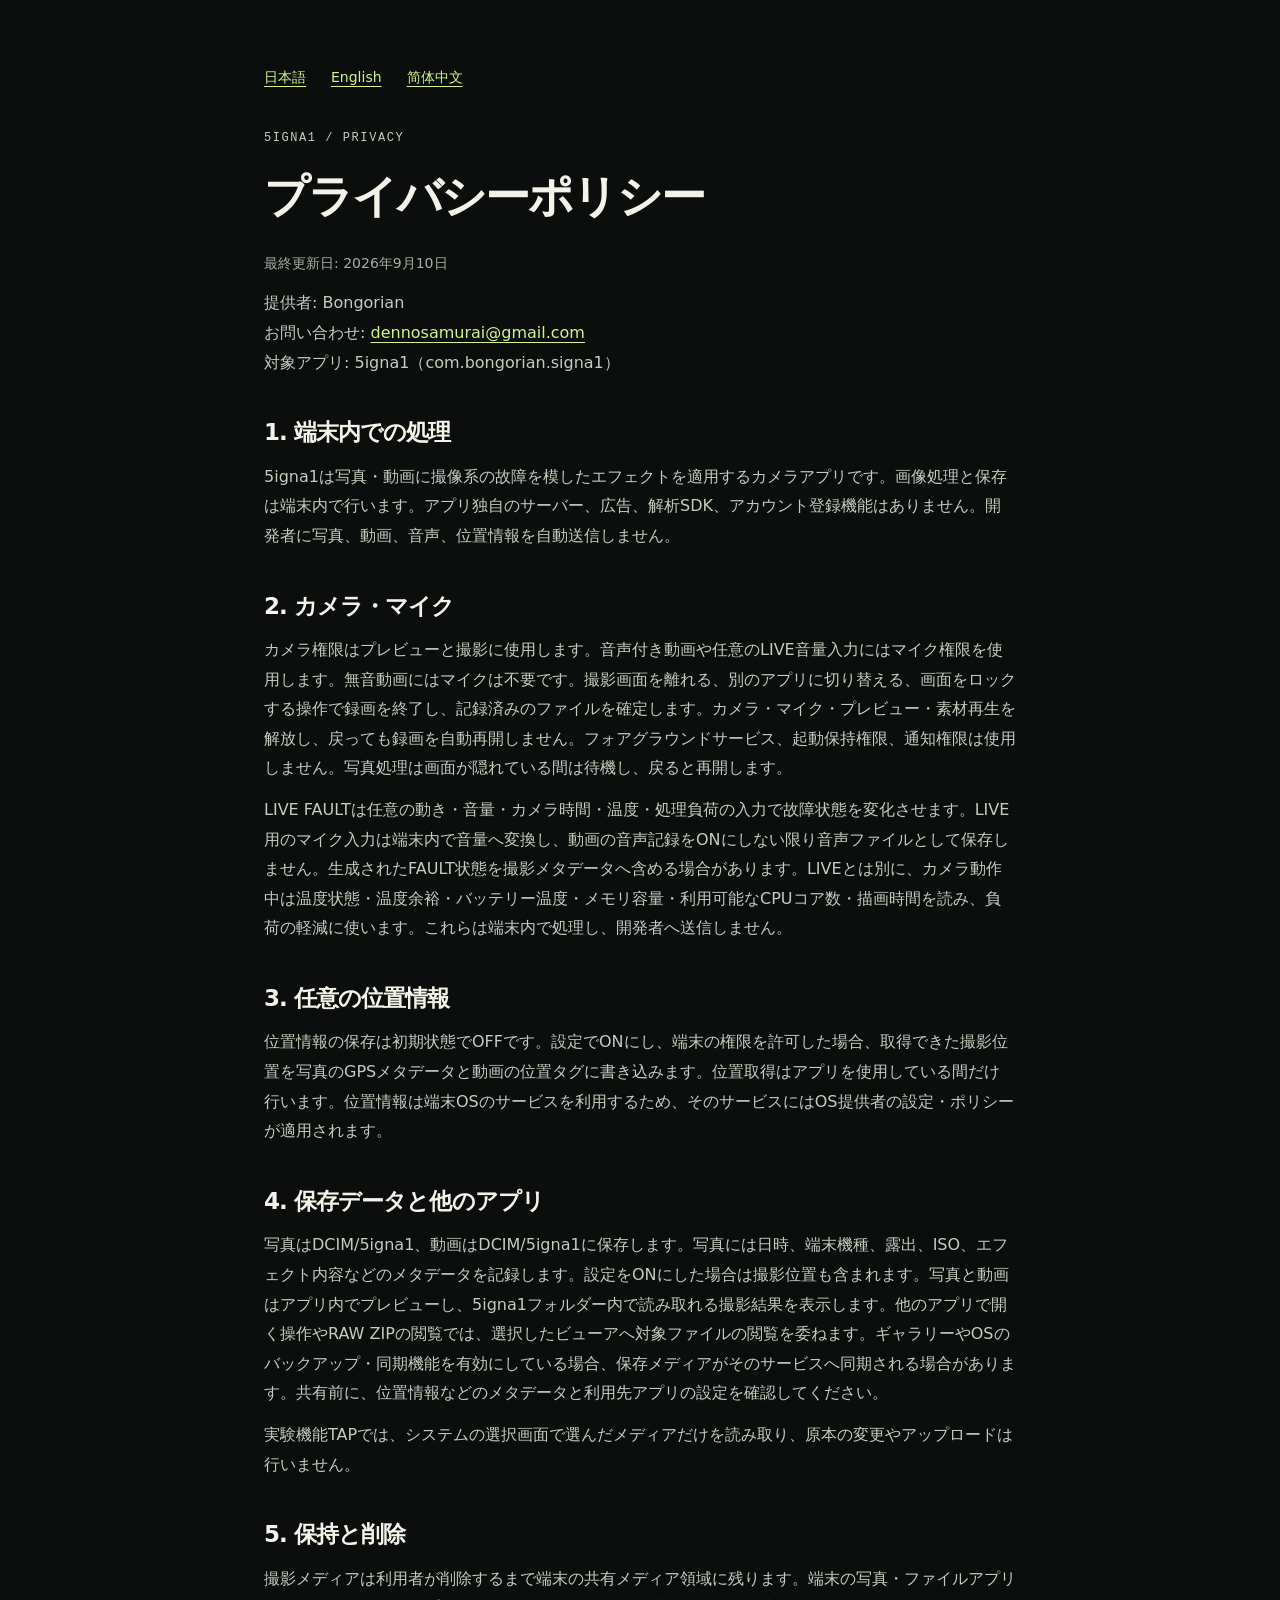
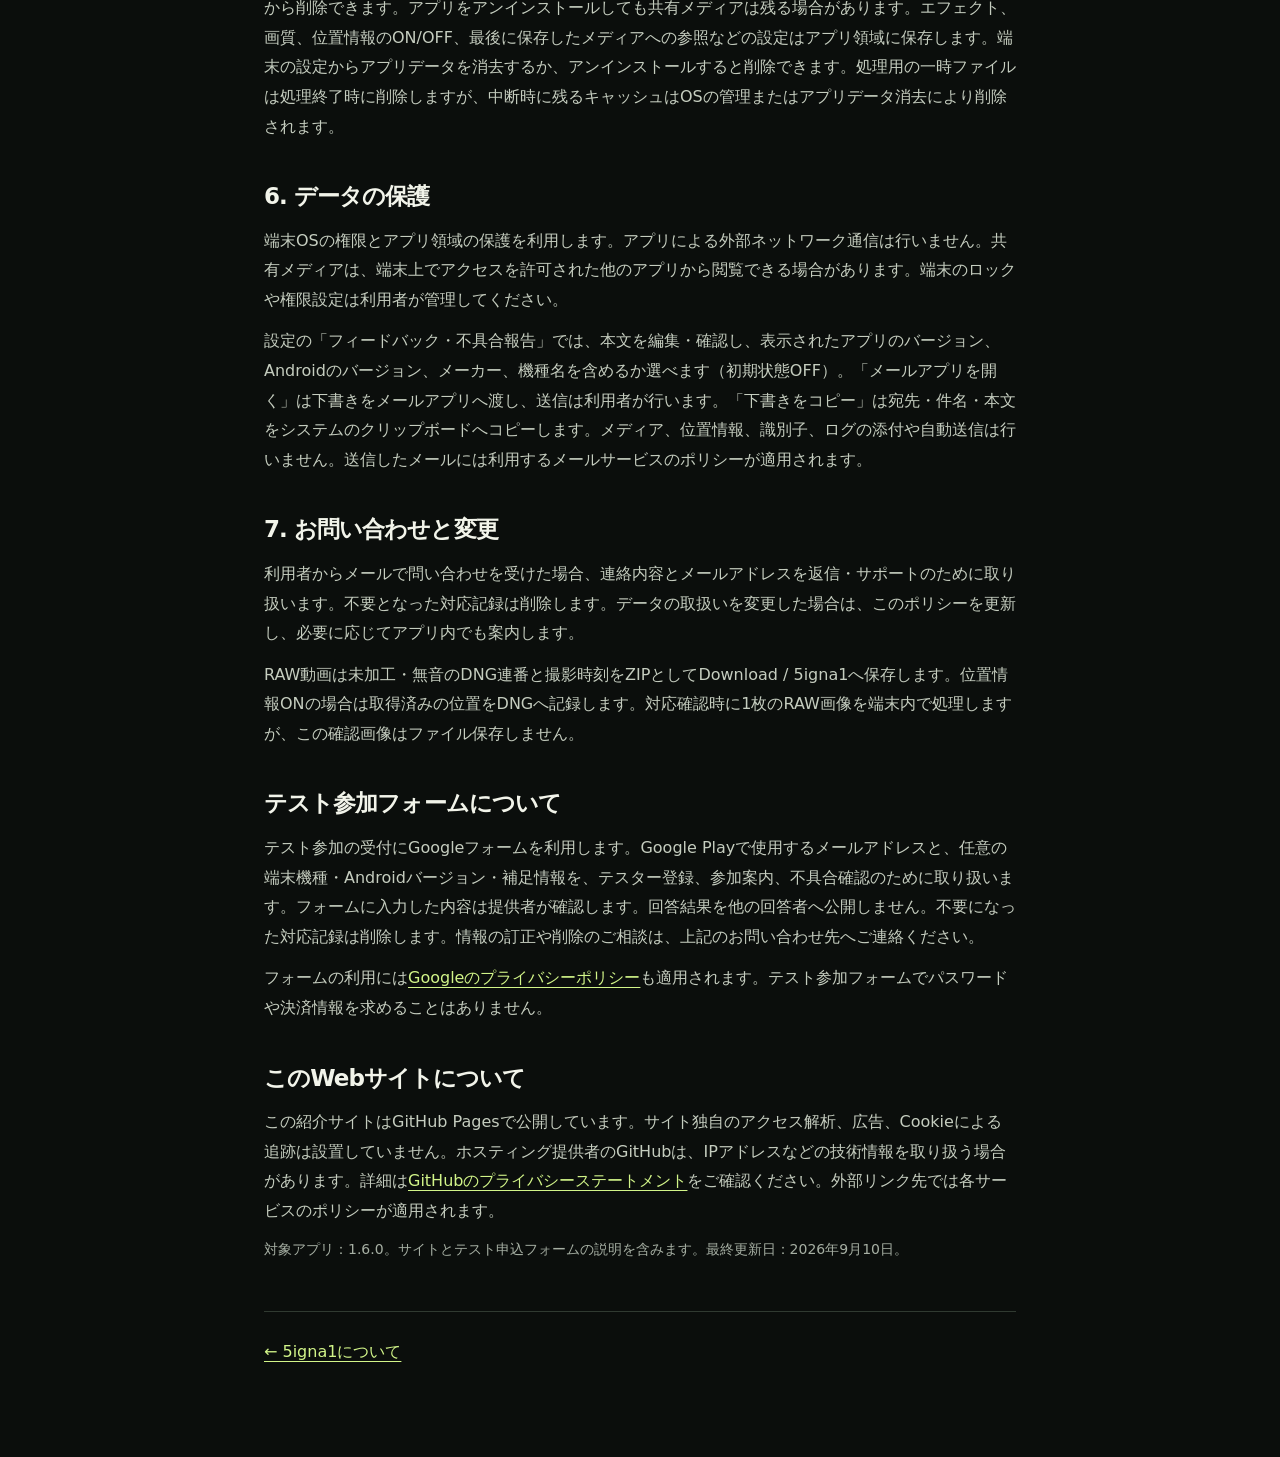
==== privacy/index.html @ efaa4190 "Update Pages for 1.6.0 and require release synchronization" ====
<!doctype html>
<html lang="ja"><head><meta charset="utf-8"><meta name="viewport" content="width=device-width, initial-scale=1"><meta name="color-scheme" content="dark"><meta name="theme-color" content="#0b0e0c"><title>5igna1 — プライバシーポリシー</title><link rel="stylesheet" href="../assets/site.css"><link rel="icon" href="../assets/icon.png"><link rel="canonical" href="https://bongorian.github.io/5igna1-release/privacy/"></head><body><main class="policy"><nav aria-label="Language"><a href="./" lang="ja">日本語</a><a href="en.html" lang="en">English</a><a href="zh.html" lang="zh">简体中文</a></nav><p class="eyebrow" style="margin-top:38px">5IGNA1 / PRIVACY</p><h1>プライバシーポリシー</h1><p class="meta">最終更新日: 2026年9月10日</p><p>提供者: Bongorian<br>お問い合わせ: <a href="mailto:dennosamurai@gmail.com">dennosamurai@gmail.com</a><br>対象アプリ: 5igna1（com.bongorian.signa1）</p><h2>1. 端末内での処理</h2><p>5igna1は写真・動画に撮像系の故障を模したエフェクトを適用するカメラアプリです。画像処理と保存は端末内で行います。アプリ独自のサーバー、広告、解析SDK、アカウント登録機能はありません。開発者に写真、動画、音声、位置情報を自動送信しません。</p><h2>2. カメラ・マイク</h2><p>カメラ権限はプレビューと撮影に使用します。音声付き動画や任意のLIVE音量入力にはマイク権限を使用します。無音動画にはマイクは不要です。撮影画面を離れる、別のアプリに切り替える、画面をロックする操作で録画を終了し、記録済みのファイルを確定します。カメラ・マイク・プレビュー・素材再生を解放し、戻っても録画を自動再開しません。フォアグラウンドサービス、起動保持権限、通知権限は使用しません。写真処理は画面が隠れている間は待機し、戻ると再開します。</p><p>LIVE FAULTは任意の動き・音量・カメラ時間・温度・処理負荷の入力で故障状態を変化させます。LIVE用のマイク入力は端末内で音量へ変換し、動画の音声記録をONにしない限り音声ファイルとして保存しません。生成されたFAULT状態を撮影メタデータへ含める場合があります。LIVEとは別に、カメラ動作中は温度状態・温度余裕・バッテリー温度・メモリ容量・利用可能なCPUコア数・描画時間を読み、負荷の軽減に使います。これらは端末内で処理し、開発者へ送信しません。</p><h2>3. 任意の位置情報</h2><p>位置情報の保存は初期状態でOFFです。設定でONにし、端末の権限を許可した場合、取得できた撮影位置を写真のGPSメタデータと動画の位置タグに書き込みます。位置取得はアプリを使用している間だけ行います。位置情報は端末OSのサービスを利用するため、そのサービスにはOS提供者の設定・ポリシーが適用されます。</p><h2>4. 保存データと他のアプリ</h2><p>写真はDCIM/5igna1、動画はDCIM/5igna1に保存します。写真には日時、端末機種、露出、ISO、エフェクト内容などのメタデータを記録します。設定をONにした場合は撮影位置も含まれます。写真と動画はアプリ内でプレビューし、5igna1フォルダー内で読み取れる撮影結果を表示します。他のアプリで開く操作やRAW ZIPの閲覧では、選択したビューアへ対象ファイルの閲覧を委ねます。ギャラリーやOSのバックアップ・同期機能を有効にしている場合、保存メディアがそのサービスへ同期される場合があります。共有前に、位置情報などのメタデータと利用先アプリの設定を確認してください。</p><p>実験機能TAPでは、システムの選択画面で選んだメディアだけを読み取り、原本の変更やアップロードは行いません。</p><h2>5. 保持と削除</h2><p>撮影メディアは利用者が削除するまで端末の共有メディア領域に残ります。端末の写真・ファイルアプリから削除できます。アプリをアンインストールしても共有メディアは残る場合があります。エフェクト、画質、位置情報のON/OFF、最後に保存したメディアへの参照などの設定はアプリ領域に保存します。端末の設定からアプリデータを消去するか、アンインストールすると削除できます。処理用の一時ファイルは処理終了時に削除しますが、中断時に残るキャッシュはOSの管理またはアプリデータ消去により削除されます。</p><h2>6. データの保護</h2><p>端末OSの権限とアプリ領域の保護を利用します。アプリによる外部ネットワーク通信は行いません。共有メディアは、端末上でアクセスを許可された他のアプリから閲覧できる場合があります。端末のロックや権限設定は利用者が管理してください。</p><p>設定の「フィードバック・不具合報告」では、本文を編集・確認し、表示されたアプリのバージョン、Androidのバージョン、メーカー、機種名を含めるか選べます（初期状態OFF）。「メールアプリを開く」は下書きをメールアプリへ渡し、送信は利用者が行います。「下書きをコピー」は宛先・件名・本文をシステムのクリップボードへコピーします。メディア、位置情報、識別子、ログの添付や自動送信は行いません。送信したメールには利用するメールサービスのポリシーが適用されます。</p><h2>7. お問い合わせと変更</h2><p>利用者からメールで問い合わせを受けた場合、連絡内容とメールアドレスを返信・サポートのために取り扱います。不要となった対応記録は削除します。データの取扱いを変更した場合は、このポリシーを更新し、必要に応じてアプリ内でも案内します。</p><p>RAW動画は未加工・無音のDNG連番と撮影時刻をZIPとしてDownload / 5igna1へ保存します。位置情報ONの場合は取得済みの位置をDNGへ記録します。対応確認時に1枚のRAW画像を端末内で処理しますが、この確認画像はファイル保存しません。</p><h2>テスト参加フォームについて</h2><p>テスト参加の受付にGoogleフォームを利用します。Google Playで使用するメールアドレスと、任意の端末機種・Androidバージョン・補足情報を、テスター登録、参加案内、不具合確認のために取り扱います。フォームに入力した内容は提供者が確認します。回答結果を他の回答者へ公開しません。不要になった対応記録は削除します。情報の訂正や削除のご相談は、上記のお問い合わせ先へご連絡ください。</p><p>フォームの利用には<a href="https://policies.google.com/privacy?hl=ja">Googleのプライバシーポリシー</a>も適用されます。テスト参加フォームでパスワードや決済情報を求めることはありません。</p><h2>このWebサイトについて</h2><p>この紹介サイトはGitHub Pagesで公開しています。サイト独自のアクセス解析、広告、Cookieによる追跡は設置していません。ホスティング提供者のGitHubは、IPアドレスなどの技術情報を取り扱う場合があります。詳細は<a href="https://docs.github.com/en/site-policy/privacy-policies/github-general-privacy-statement">GitHubのプライバシーステートメント</a>をご確認ください。外部リンク先では各サービスのポリシーが適用されます。</p><p class="meta">対象アプリ：1.6.0。サイトとテスト申込フォームの説明を含みます。最終更新日：2026年9月10日。</p><p class="policy-back"><a href="../">← 5igna1について</a></p></main></body></html>
---- assets/site.css ----
:root{color-scheme:dark;--bg:#0b0e0c;--surface:#131814;--line:#303a31;--text:#f2f4ea;--muted:#a6afa3;--accent:#d2f589;--mono:ui-monospace,SFMono-Regular,Consolas,monospace}*{box-sizing:border-box}html{scroll-behavior:smooth;scroll-padding-top:35px}body{margin:0;background:var(--bg);color:var(--text);font-family:Inter,"Noto Sans JP","Hiragino Kaku Gothic ProN","Yu Gothic",system-ui,sans-serif;font-size:16px;line-height:1.85;-webkit-font-smoothing:antialiased}a{color:inherit;text-decoration:none}a:focus-visible,summary:focus-visible{outline:2px solid var(--accent);outline-offset:6px}a:hover{color:var(--accent)}p,h1,h2,h3,figure{margin:0}img{display:block;max-width:100%;height:auto}.wrap{width:min(1184px,calc(100% - 96px));margin-inline:auto}.header{min-height:106px;display:flex;align-items:center;justify-content:space-between;gap:24px;border-bottom:1px solid var(--line)}.brand{display:flex;align-items:center;gap:12px;font:600 27px/1.2 var(--mono);letter-spacing:-1px}.brand img{border-radius:9px}.header nav,.footer nav{display:flex;align-items:center;gap:30px;font-size:14px}.nav-download{padding:10px 17px;border:1px solid #65704f;border-radius:4px}.nav-download span{margin-left:12px}.hero{display:grid;grid-template-columns:1.15fr .85fr;align-items:center;gap:55px;padding-block:72px 78px}.eyebrow{font:500 12px/1.6 var(--mono);letter-spacing:.13em;color:var(--accent)}.signal-dot{display:inline-block;width:7px;height:7px;border-radius:50%;background:var(--accent);margin-right:9px}.hero h1{font-size:clamp(38px,4.4vw,65px);line-height:1.4;letter-spacing:-.06em;margin:23px 0}.hero h1 span{color:var(--accent)}.lead{font-size:16px;line-height:2.1;color:#c0c8bc}.hero-actions{display:flex;align-items:center;gap:27px;margin-top:34px}.button{display:inline-flex;align-items:center;justify-content:space-between;gap:30px;padding:16px 23px;border-radius:4px;font-size:16px;font-weight:700;min-height:56px;line-height:1.5}.primary{background:var(--accent);color:#151b0d}.primary:hover{background:#e2ffaf;color:#151b0d;transform:translateY(-2px)}.button{transition:transform .2s,background .2s}.text-link{font-size:14px;display:inline-block;border-bottom:1px solid #526047;padding-block:7px}.text-link span{margin-left:10px}.micro{font-size:12px;color:var(--muted);margin-top:22px}.micro span{color:#53604d;margin-inline:5px}.hero-visual{background:linear-gradient(145deg,#202a1a,#10180f 58%,#1c241c);border:1px solid #35412e;border-radius:5px;padding:20px 25px 17px;position:relative}.capture-label{display:flex;justify-content:space-between;font:12px/1.5 var(--mono);color:#bbc4ae;letter-spacing:.1em;margin-bottom:17px}.hero-screen{width:258px;margin:auto;border-radius:14px;box-shadow:0 20px 45px #0008}.hero-visual figcaption{font-size:12px;color:#abb7a4;text-align:center;margin-top:17px}.manifesto{padding-block:50px;border-block:1px solid var(--line);display:grid;grid-template-columns:1fr 1fr;gap:70px}.manifesto>p{font-size:28px;font-weight:500;line-height:1.8;letter-spacing:-.025em}.manifesto strong{font-weight:500}.manifesto div{color:var(--muted);font-size:16px}.manifesto div p+p{margin-top:18px}.look,.how{padding-block:90px}.section-heading{display:flex;justify-content:space-between;align-items:end;gap:35px;margin-bottom:38px}h2{font-size:clamp(28px,3vw,41px);line-height:1.5;letter-spacing:-.04em;font-weight:600}.section-heading h2{margin-top:13px}.section-heading>p{font-size:16px;color:var(--muted);padding-bottom:5px}.shots{display:grid;grid-template-columns:repeat(3,minmax(0,1fr));gap:25px}.shot{padding:27px 20px 0;background:var(--surface);border:1px solid var(--line);border-radius:4px;overflow:hidden;height:350px}.shot img{width:220px;margin:0 auto;border-radius:12px 12px 0 0}.shot-number{font:12px/1.6 var(--mono);color:var(--accent);letter-spacing:.07em;display:block;margin:23px 0 7px}.shots h3,.steps h3{font-size:20px;font-weight:600;letter-spacing:-.025em}.shots figcaption p{font-size:14px;color:var(--muted);margin-top:7px}.image-note{font-size:12px;line-height:1.7;color:var(--muted);margin-top:25px}.how{border-top:1px solid var(--line);padding-top:65px}.steps{list-style:none;padding:0;margin:0;display:grid;grid-template-columns:repeat(3,minmax(0,1fr));gap:35px}.steps li{border-top:1px solid var(--line);padding-top:21px}.step-number{font:13px var(--mono);color:var(--accent);display:block;margin-bottom:25px}.steps p{font-size:16px;color:var(--muted);margin-top:13px;max-width:31ch}.private{display:grid;grid-template-columns:1fr 1fr;gap:65px;border-top:1px solid var(--line);padding-block:50px}.private h2{font-size:29px;margin-top:13px}.private>div>p:not(.eyebrow){color:var(--muted);font-size:16px;margin-bottom:13px}.download{text-align:center;border-top:1px solid var(--line);padding-block:75px 85px}.download h2{font-size:clamp(36px,4.5vw,59px);margin:20px 0;line-height:1.4}.download>p:not(.eyebrow){color:var(--muted);font-size:16px}.download .button{margin-block:26px 23px}.download .download-help,.download .distribution-note{font-size:13px!important}.download-help a{border-bottom:1px solid #526047}.download-help span{margin:0 9px}.distribution-note{margin-top:17px}.footer{border-top:1px solid var(--line);padding-block:33px;display:flex;align-items:center;gap:35px;flex-wrap:wrap}.footer .brand{font-size:23px}.by{font:12px/1.5 var(--mono);color:var(--muted);letter-spacing:0}.footer nav{margin-left:auto;gap:22px;font-size:12px}.footer>p{width:100%;font-size:12px;color:var(--muted)}.skip{position:absolute;left:20px;top:-100px;padding:12px 20px;z-index:5;background:var(--accent);color:var(--bg)}.skip:focus{top:10px}.mobile-only{display:none}.policy{max-width:800px;margin:65px auto 90px;padding-inline:24px}.policy h1{font-size:clamp(29px,4vw,45px);line-height:1.5;letter-spacing:-.04em;margin:15px 0 20px}.policy h2{font-size:23px;margin:38px 0 12px}.policy p{margin:12px 0;color:#c5cdbf}.policy a{color:var(--accent);text-decoration:underline;text-underline-offset:4px}.policy nav{display:flex;gap:25px;flex-wrap:wrap;font-size:14px}.policy .meta{font-size:14px;color:var(--muted)}.policy .policy-back{margin-top:48px;padding-top:25px;border-top:1px solid var(--line)}.policy-summary{padding:20px 25px;border-left:2px solid var(--accent);background:var(--surface);margin:30px 0}.policy-summary p{margin:0}
@media(min-width:1450px){.hero{gap:90px}.hero-screen{width:275px}}
@media(max-width:1000px){.wrap{width:calc(100% - 56px)}.hero{gap:28px}.hero h1{font-size:43px}.lead{font-size:16px}.hero-actions{gap:18px;flex-wrap:wrap}.hero-visual{padding-inline:16px}.hero-screen{width:235px}.hero .wide-only{display:none}.manifesto{gap:35px}.manifesto>p{font-size:25px}.shot{height:310px;padding-inline:15px}.private{gap:30px}.private h2{font-size:26px}.footer nav{margin-left:0}}
@media(max-width:700px){.wrap{width:calc(100% - 40px)}.header{min-height:83px;gap:10px}.brand{font-size:23px;gap:8px}.brand img{width:30px;height:30px}.header nav{gap:15px;font-size:12px}.header nav>a:first-child{display:none}.nav-download{padding:8px 10px}.nav-download span{display:none}.hero{grid-template-columns:1fr;padding-block:43px 40px;gap:37px}.hero h1{font-size:clamp(35px,9.3vw,58px);margin:20px 0}.hero .eyebrow{font-size:12px}.lead{font-size:16px;line-height:2}.hero-actions{margin-top:27px;gap:23px}.button{font-size:14px;padding:16px 20px;gap:22px}.micro{font-size:12px;line-height:1.8}.hero-visual{padding:17px 20px 18px}.hero-screen{width:min(64%,258px)}.capture-label{font-size:12px}.manifesto{grid-template-columns:1fr;padding-block:33px;gap:20px}.manifesto>p{font-size:25px;line-height:1.7}.manifesto div{font-size:16px}.mobile-only{display:block}.look,.how{padding-block:50px}.section-heading{align-items:start;flex-direction:column;gap:20px;margin-bottom:28px}.section-heading>p{font-size:14px}.shots{grid-template-columns:1fr;gap:30px}.shots figure{display:grid;grid-template-columns:minmax(0,1fr) minmax(0,1fr);gap:20px;align-items:center}.shot{height:290px;padding:13px 12px 0}.shot img{width:175px}.shot-number{font-size:12px;margin-top:0}.shots h3{font-size:18px;line-height:1.6}.shots figcaption p{font-size:13px}.image-note{font-size:12px}.steps{grid-template-columns:1fr;gap:24px}.steps li{position:relative;padding-left:46px;padding-top:22px}.step-number{position:absolute;left:0;top:28px}.steps p{max-width:none;font-size:16px;margin-top:7px}.steps h3{font-size:20px}.private{grid-template-columns:1fr;gap:20px;padding-block:35px}.private h2{font-size:27px}.private>div>p:not(.eyebrow){font-size:16px}.download{padding-block:52px}.download .button{font-size:13px;gap:16px}.download .download-help{font-size:12px!important}.footer{gap:24px;padding-block:26px}.footer nav{flex-wrap:wrap;gap:16px}.footer .brand{width:100%}.policy{margin-block:40px 65px}.policy h2{font-size:22px}}
@media(prefers-reduced-motion:reduce){html{scroll-behavior:auto}.button{transition:none}.primary:hover{transform:none}}
@media(max-width:400px){.header .brand img{display:none}.header nav{gap:12px}.header .brand{font-size:22px}.download .button{padding-inline:14px;gap:10px;font-size:12px}}

.recruit-intro{font-size:14px;font-weight:600;color:var(--accent);margin-top:24px}.hero .hero-actions{margin-top:20px}.test-details{display:grid;grid-template-columns:repeat(3,minmax(0,1fr));gap:28px;text-align:left;margin:38px 0 10px}.test-details>div{border-top:1px solid var(--line);padding-top:20px}.test-details h3{font-size:18px;margin-bottom:10px}.test-details p{font-size:14px;color:var(--muted)}@media(max-width:700px){.test-details{grid-template-columns:1fr;gap:23px}.test-details p{font-size:16px}.recruit-intro{font-size:13px}}
.concept,.faults,.recording{padding-block:65px;border-top:1px solid var(--line)}.principles{display:grid;grid-template-columns:repeat(3,minmax(0,1fr));gap:34px}.principles h3{font-size:20px;line-height:1.6;letter-spacing:-.025em}.principles p{font-size:16px;color:var(--muted);margin-top:15px}.principles .shot-number{margin-top:0;margin-bottom:17px}.fault-list{list-style:none;margin:0;padding:0}.fault-list>li{display:grid;grid-template-columns:.9fr 1.6fr;gap:25px;padding-block:25px;border-top:1px solid var(--line)}.fault-point{display:flex;gap:24px;align-items:baseline}.point-number{font:12px var(--mono);color:var(--accent)}.fault-point h3{font:500 15px/1.6 var(--mono);letter-spacing:.02em}.fault-point p{font-size:14px;color:var(--muted);margin-top:2px}.fault-entries{display:grid;grid-template-columns:1fr 1fr;gap:26px}.fault-entry h4{font:600 14px/1.6 var(--mono);color:var(--accent);margin:0 0 7px}.fault-entry p{font-size:14px;color:#bcc6b6;margin:0;line-height:1.8}.fault-notes{border-top:1px solid var(--line);padding-top:22px;font-size:14px;color:var(--muted);display:grid;gap:12px}.fault-notes a{justify-self:start}.model-note{margin-top:35px;padding-top:25px;border-top:1px solid var(--line);font-size:14px;color:var(--muted)}.image-note a{text-decoration:underline;text-underline-offset:3px}@media(max-width:700px){.concept,.faults,.recording{padding-block:45px}.principles{grid-template-columns:1fr;gap:30px}.principles p{margin-top:9px}.fault-list>li{grid-template-columns:1fr;gap:18px}.fault-point{gap:16px}.fault-entries{padding-left:33px;gap:20px;grid-template-columns:1fr}.fault-entry p{font-size:15px}.fault-entries h4{font-size:14px}.fault-notes{font-size:14px}.principles .shot-number{margin-bottom:8px}}
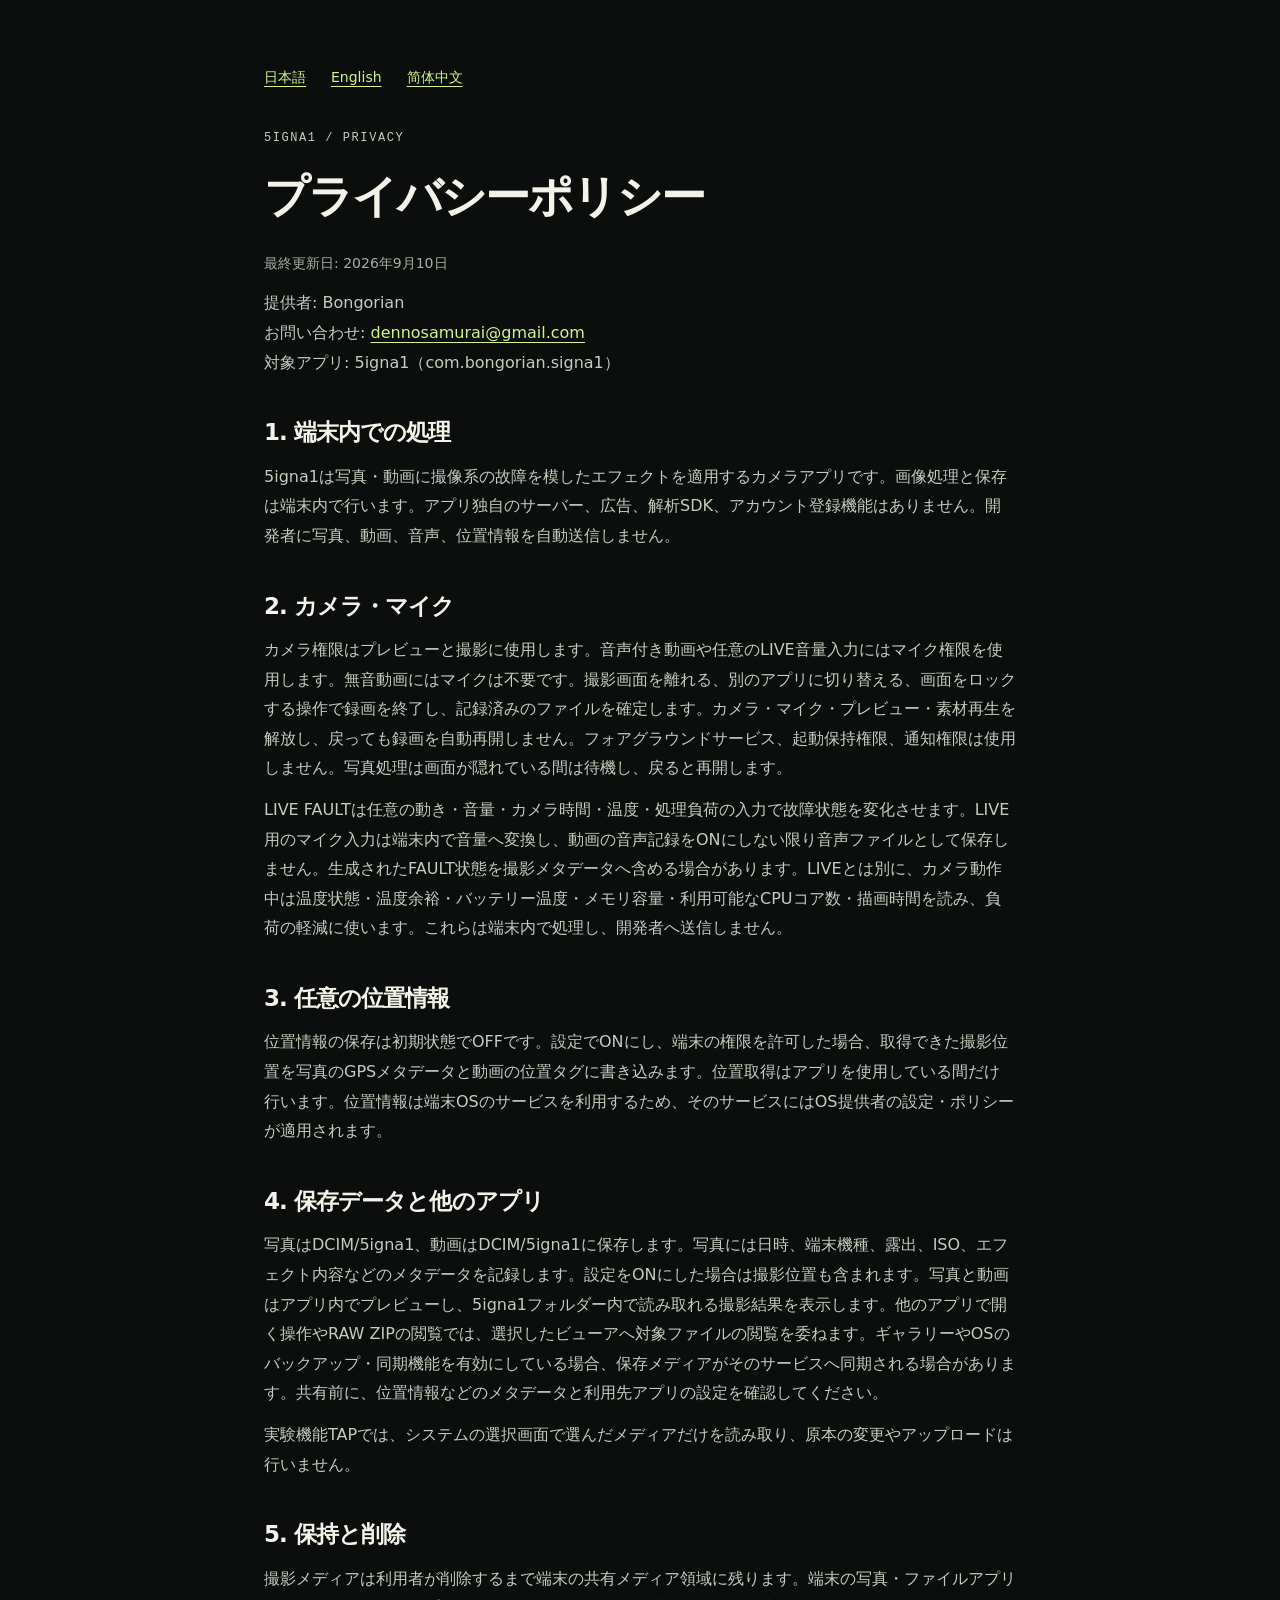
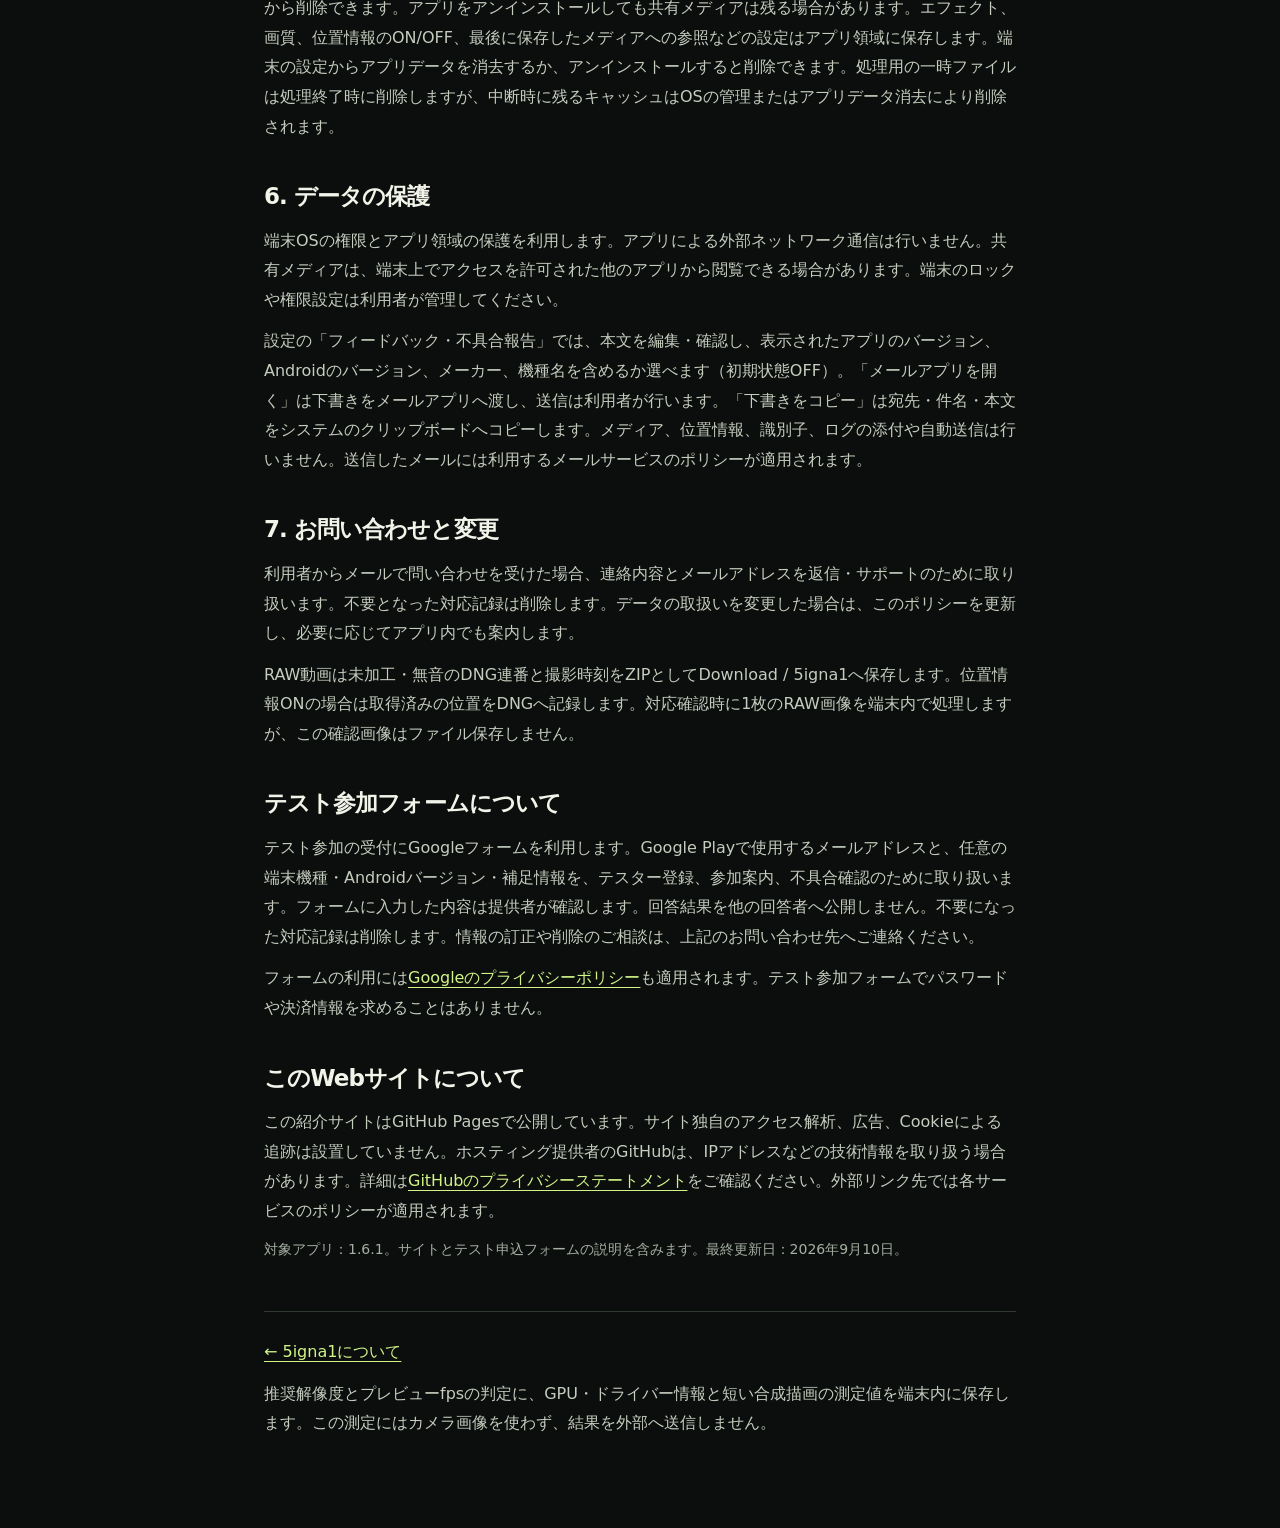
==== commit 5e75aaa3: "Update site for 1.6.1 GPU defaults and TAP playback" ====
--- a/privacy/index.html
+++ b/privacy/index.html
@@ -1,2 +1,2 @@
 <!doctype html>
-<html lang="ja"><head><meta charset="utf-8"><meta name="viewport" content="width=device-width, initial-scale=1"><meta name="color-scheme" content="dark"><meta name="theme-color" content="#0b0e0c"><title>5igna1 — プライバシーポリシー</title><link rel="stylesheet" href="../assets/site.css"><link rel="icon" href="../assets/icon.png"><link rel="canonical" href="https://bongorian.github.io/5igna1-release/privacy/"></head><body><main class="policy"><nav aria-label="Language"><a href="./" lang="ja">日本語</a><a href="en.html" lang="en">English</a><a href="zh.html" lang="zh">简体中文</a></nav><p class="eyebrow" style="margin-top:38px">5IGNA1 / PRIVACY</p><h1>プライバシーポリシー</h1><p class="meta">最終更新日: 2026年9月10日</p><p>提供者: Bongorian<br>お問い合わせ: <a href="mailto:dennosamurai@gmail.com">dennosamurai@gmail.com</a><br>対象アプリ: 5igna1（com.bongorian.signa1）</p><h2>1. 端末内での処理</h2><p>5igna1は写真・動画に撮像系の故障を模したエフェクトを適用するカメラアプリです。画像処理と保存は端末内で行います。アプリ独自のサーバー、広告、解析SDK、アカウント登録機能はありません。開発者に写真、動画、音声、位置情報を自動送信しません。</p><h2>2. カメラ・マイク</h2><p>カメラ権限はプレビューと撮影に使用します。音声付き動画や任意のLIVE音量入力にはマイク権限を使用します。無音動画にはマイクは不要です。撮影画面を離れる、別のアプリに切り替える、画面をロックする操作で録画を終了し、記録済みのファイルを確定します。カメラ・マイク・プレビュー・素材再生を解放し、戻っても録画を自動再開しません。フォアグラウンドサービス、起動保持権限、通知権限は使用しません。写真処理は画面が隠れている間は待機し、戻ると再開します。</p><p>LIVE FAULTは任意の動き・音量・カメラ時間・温度・処理負荷の入力で故障状態を変化させます。LIVE用のマイク入力は端末内で音量へ変換し、動画の音声記録をONにしない限り音声ファイルとして保存しません。生成されたFAULT状態を撮影メタデータへ含める場合があります。LIVEとは別に、カメラ動作中は温度状態・温度余裕・バッテリー温度・メモリ容量・利用可能なCPUコア数・描画時間を読み、負荷の軽減に使います。これらは端末内で処理し、開発者へ送信しません。</p><h2>3. 任意の位置情報</h2><p>位置情報の保存は初期状態でOFFです。設定でONにし、端末の権限を許可した場合、取得できた撮影位置を写真のGPSメタデータと動画の位置タグに書き込みます。位置取得はアプリを使用している間だけ行います。位置情報は端末OSのサービスを利用するため、そのサービスにはOS提供者の設定・ポリシーが適用されます。</p><h2>4. 保存データと他のアプリ</h2><p>写真はDCIM/5igna1、動画はDCIM/5igna1に保存します。写真には日時、端末機種、露出、ISO、エフェクト内容などのメタデータを記録します。設定をONにした場合は撮影位置も含まれます。写真と動画はアプリ内でプレビューし、5igna1フォルダー内で読み取れる撮影結果を表示します。他のアプリで開く操作やRAW ZIPの閲覧では、選択したビューアへ対象ファイルの閲覧を委ねます。ギャラリーやOSのバックアップ・同期機能を有効にしている場合、保存メディアがそのサービスへ同期される場合があります。共有前に、位置情報などのメタデータと利用先アプリの設定を確認してください。</p><p>実験機能TAPでは、システムの選択画面で選んだメディアだけを読み取り、原本の変更やアップロードは行いません。</p><h2>5. 保持と削除</h2><p>撮影メディアは利用者が削除するまで端末の共有メディア領域に残ります。端末の写真・ファイルアプリから削除できます。アプリをアンインストールしても共有メディアは残る場合があります。エフェクト、画質、位置情報のON/OFF、最後に保存したメディアへの参照などの設定はアプリ領域に保存します。端末の設定からアプリデータを消去するか、アンインストールすると削除できます。処理用の一時ファイルは処理終了時に削除しますが、中断時に残るキャッシュはOSの管理またはアプリデータ消去により削除されます。</p><h2>6. データの保護</h2><p>端末OSの権限とアプリ領域の保護を利用します。アプリによる外部ネットワーク通信は行いません。共有メディアは、端末上でアクセスを許可された他のアプリから閲覧できる場合があります。端末のロックや権限設定は利用者が管理してください。</p><p>設定の「フィードバック・不具合報告」では、本文を編集・確認し、表示されたアプリのバージョン、Androidのバージョン、メーカー、機種名を含めるか選べます（初期状態OFF）。「メールアプリを開く」は下書きをメールアプリへ渡し、送信は利用者が行います。「下書きをコピー」は宛先・件名・本文をシステムのクリップボードへコピーします。メディア、位置情報、識別子、ログの添付や自動送信は行いません。送信したメールには利用するメールサービスのポリシーが適用されます。</p><h2>7. お問い合わせと変更</h2><p>利用者からメールで問い合わせを受けた場合、連絡内容とメールアドレスを返信・サポートのために取り扱います。不要となった対応記録は削除します。データの取扱いを変更した場合は、このポリシーを更新し、必要に応じてアプリ内でも案内します。</p><p>RAW動画は未加工・無音のDNG連番と撮影時刻をZIPとしてDownload / 5igna1へ保存します。位置情報ONの場合は取得済みの位置をDNGへ記録します。対応確認時に1枚のRAW画像を端末内で処理しますが、この確認画像はファイル保存しません。</p><h2>テスト参加フォームについて</h2><p>テスト参加の受付にGoogleフォームを利用します。Google Playで使用するメールアドレスと、任意の端末機種・Androidバージョン・補足情報を、テスター登録、参加案内、不具合確認のために取り扱います。フォームに入力した内容は提供者が確認します。回答結果を他の回答者へ公開しません。不要になった対応記録は削除します。情報の訂正や削除のご相談は、上記のお問い合わせ先へご連絡ください。</p><p>フォームの利用には<a href="https://policies.google.com/privacy?hl=ja">Googleのプライバシーポリシー</a>も適用されます。テスト参加フォームでパスワードや決済情報を求めることはありません。</p><h2>このWebサイトについて</h2><p>この紹介サイトはGitHub Pagesで公開しています。サイト独自のアクセス解析、広告、Cookieによる追跡は設置していません。ホスティング提供者のGitHubは、IPアドレスなどの技術情報を取り扱う場合があります。詳細は<a href="https://docs.github.com/en/site-policy/privacy-policies/github-general-privacy-statement">GitHubのプライバシーステートメント</a>をご確認ください。外部リンク先では各サービスのポリシーが適用されます。</p><p class="meta">対象アプリ：1.6.0。サイトとテスト申込フォームの説明を含みます。最終更新日：2026年9月10日。</p><p class="policy-back"><a href="../">← 5igna1について</a></p></main></body></html>
+<html lang="ja"><head><meta charset="utf-8"><meta name="viewport" content="width=device-width, initial-scale=1"><meta name="color-scheme" content="dark"><meta name="theme-color" content="#0b0e0c"><title>5igna1 — プライバシーポリシー</title><link rel="stylesheet" href="../assets/site.css"><link rel="icon" href="../assets/icon.png"><link rel="canonical" href="https://bongorian.github.io/5igna1-release/privacy/"></head><body><main class="policy"><nav aria-label="Language"><a href="./" lang="ja">日本語</a><a href="en.html" lang="en">English</a><a href="zh.html" lang="zh">简体中文</a></nav><p class="eyebrow" style="margin-top:38px">5IGNA1 / PRIVACY</p><h1>プライバシーポリシー</h1><p class="meta">最終更新日: 2026年9月10日</p><p>提供者: Bongorian<br>お問い合わせ: <a href="mailto:dennosamurai@gmail.com">dennosamurai@gmail.com</a><br>対象アプリ: 5igna1（com.bongorian.signa1）</p><h2>1. 端末内での処理</h2><p>5igna1は写真・動画に撮像系の故障を模したエフェクトを適用するカメラアプリです。画像処理と保存は端末内で行います。アプリ独自のサーバー、広告、解析SDK、アカウント登録機能はありません。開発者に写真、動画、音声、位置情報を自動送信しません。</p><h2>2. カメラ・マイク</h2><p>カメラ権限はプレビューと撮影に使用します。音声付き動画や任意のLIVE音量入力にはマイク権限を使用します。無音動画にはマイクは不要です。撮影画面を離れる、別のアプリに切り替える、画面をロックする操作で録画を終了し、記録済みのファイルを確定します。カメラ・マイク・プレビュー・素材再生を解放し、戻っても録画を自動再開しません。フォアグラウンドサービス、起動保持権限、通知権限は使用しません。写真処理は画面が隠れている間は待機し、戻ると再開します。</p><p>LIVE FAULTは任意の動き・音量・カメラ時間・温度・処理負荷の入力で故障状態を変化させます。LIVE用のマイク入力は端末内で音量へ変換し、動画の音声記録をONにしない限り音声ファイルとして保存しません。生成されたFAULT状態を撮影メタデータへ含める場合があります。LIVEとは別に、カメラ動作中は温度状態・温度余裕・バッテリー温度・メモリ容量・利用可能なCPUコア数・描画時間を読み、負荷の軽減に使います。これらは端末内で処理し、開発者へ送信しません。</p><h2>3. 任意の位置情報</h2><p>位置情報の保存は初期状態でOFFです。設定でONにし、端末の権限を許可した場合、取得できた撮影位置を写真のGPSメタデータと動画の位置タグに書き込みます。位置取得はアプリを使用している間だけ行います。位置情報は端末OSのサービスを利用するため、そのサービスにはOS提供者の設定・ポリシーが適用されます。</p><h2>4. 保存データと他のアプリ</h2><p>写真はDCIM/5igna1、動画はDCIM/5igna1に保存します。写真には日時、端末機種、露出、ISO、エフェクト内容などのメタデータを記録します。設定をONにした場合は撮影位置も含まれます。写真と動画はアプリ内でプレビューし、5igna1フォルダー内で読み取れる撮影結果を表示します。他のアプリで開く操作やRAW ZIPの閲覧では、選択したビューアへ対象ファイルの閲覧を委ねます。ギャラリーやOSのバックアップ・同期機能を有効にしている場合、保存メディアがそのサービスへ同期される場合があります。共有前に、位置情報などのメタデータと利用先アプリの設定を確認してください。</p><p>実験機能TAPでは、システムの選択画面で選んだメディアだけを読み取り、原本の変更やアップロードは行いません。</p><h2>5. 保持と削除</h2><p>撮影メディアは利用者が削除するまで端末の共有メディア領域に残ります。端末の写真・ファイルアプリから削除できます。アプリをアンインストールしても共有メディアは残る場合があります。エフェクト、画質、位置情報のON/OFF、最後に保存したメディアへの参照などの設定はアプリ領域に保存します。端末の設定からアプリデータを消去するか、アンインストールすると削除できます。処理用の一時ファイルは処理終了時に削除しますが、中断時に残るキャッシュはOSの管理またはアプリデータ消去により削除されます。</p><h2>6. データの保護</h2><p>端末OSの権限とアプリ領域の保護を利用します。アプリによる外部ネットワーク通信は行いません。共有メディアは、端末上でアクセスを許可された他のアプリから閲覧できる場合があります。端末のロックや権限設定は利用者が管理してください。</p><p>設定の「フィードバック・不具合報告」では、本文を編集・確認し、表示されたアプリのバージョン、Androidのバージョン、メーカー、機種名を含めるか選べます（初期状態OFF）。「メールアプリを開く」は下書きをメールアプリへ渡し、送信は利用者が行います。「下書きをコピー」は宛先・件名・本文をシステムのクリップボードへコピーします。メディア、位置情報、識別子、ログの添付や自動送信は行いません。送信したメールには利用するメールサービスのポリシーが適用されます。</p><h2>7. お問い合わせと変更</h2><p>利用者からメールで問い合わせを受けた場合、連絡内容とメールアドレスを返信・サポートのために取り扱います。不要となった対応記録は削除します。データの取扱いを変更した場合は、このポリシーを更新し、必要に応じてアプリ内でも案内します。</p><p>RAW動画は未加工・無音のDNG連番と撮影時刻をZIPとしてDownload / 5igna1へ保存します。位置情報ONの場合は取得済みの位置をDNGへ記録します。対応確認時に1枚のRAW画像を端末内で処理しますが、この確認画像はファイル保存しません。</p><h2>テスト参加フォームについて</h2><p>テスト参加の受付にGoogleフォームを利用します。Google Playで使用するメールアドレスと、任意の端末機種・Androidバージョン・補足情報を、テスター登録、参加案内、不具合確認のために取り扱います。フォームに入力した内容は提供者が確認します。回答結果を他の回答者へ公開しません。不要になった対応記録は削除します。情報の訂正や削除のご相談は、上記のお問い合わせ先へご連絡ください。</p><p>フォームの利用には<a href="https://policies.google.com/privacy?hl=ja">Googleのプライバシーポリシー</a>も適用されます。テスト参加フォームでパスワードや決済情報を求めることはありません。</p><h2>このWebサイトについて</h2><p>この紹介サイトはGitHub Pagesで公開しています。サイト独自のアクセス解析、広告、Cookieによる追跡は設置していません。ホスティング提供者のGitHubは、IPアドレスなどの技術情報を取り扱う場合があります。詳細は<a href="https://docs.github.com/en/site-policy/privacy-policies/github-general-privacy-statement">GitHubのプライバシーステートメント</a>をご確認ください。外部リンク先では各サービスのポリシーが適用されます。</p><p class="meta">対象アプリ：1.6.1。サイトとテスト申込フォームの説明を含みます。最終更新日：2026年9月10日。</p><p class="policy-back"><a href="../">← 5igna1について</a></p><p>推奨解像度とプレビューfpsの判定に、GPU・ドライバー情報と短い合成描画の測定値を端末内に保存します。この測定にはカメラ画像を使わず、結果を外部へ送信しません。</p></main></body></html>
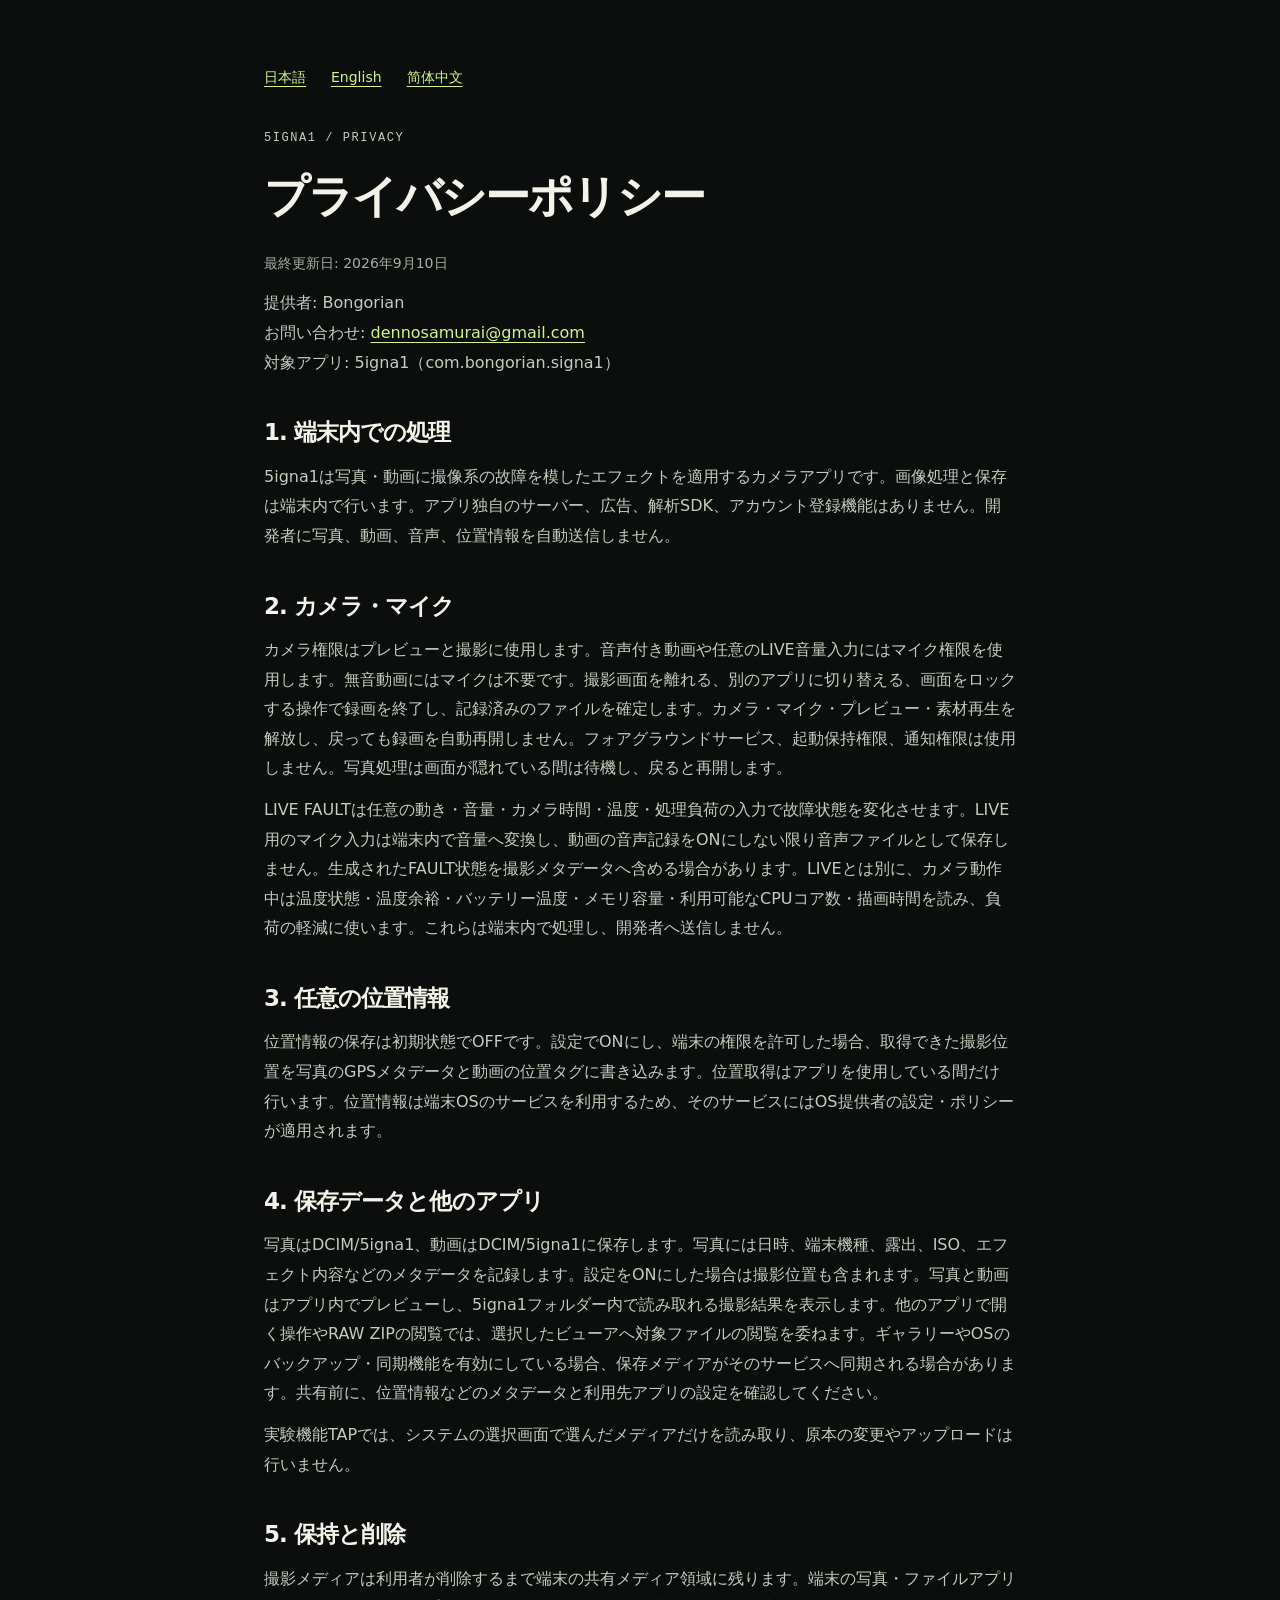
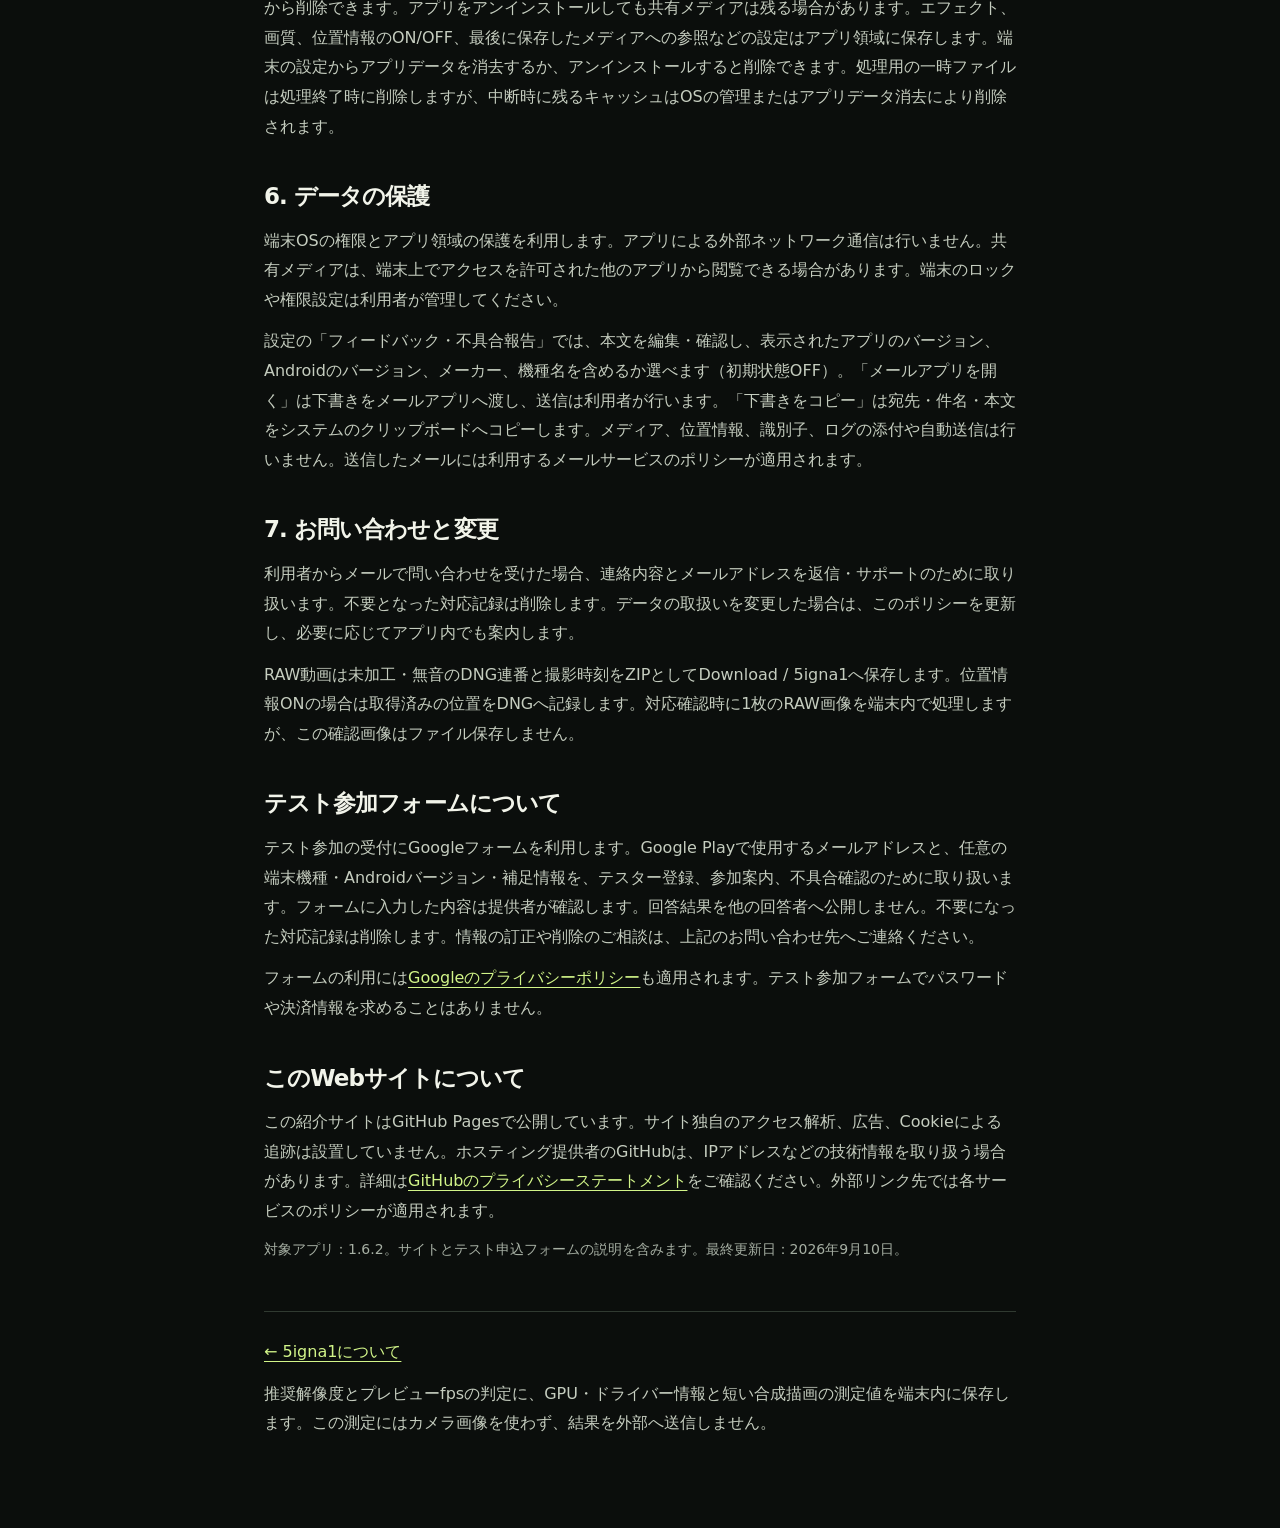
==== commit 90adf9b1: "Update site for 1.6.2 saved signal reuse" ====
--- a/privacy/index.html
+++ b/privacy/index.html
@@ -1,2 +1,2 @@
 <!doctype html>
-<html lang="ja"><head><meta charset="utf-8"><meta name="viewport" content="width=device-width, initial-scale=1"><meta name="color-scheme" content="dark"><meta name="theme-color" content="#0b0e0c"><title>5igna1 — プライバシーポリシー</title><link rel="stylesheet" href="../assets/site.css"><link rel="icon" href="../assets/icon.png"><link rel="canonical" href="https://bongorian.github.io/5igna1-release/privacy/"></head><body><main class="policy"><nav aria-label="Language"><a href="./" lang="ja">日本語</a><a href="en.html" lang="en">English</a><a href="zh.html" lang="zh">简体中文</a></nav><p class="eyebrow" style="margin-top:38px">5IGNA1 / PRIVACY</p><h1>プライバシーポリシー</h1><p class="meta">最終更新日: 2026年9月10日</p><p>提供者: Bongorian<br>お問い合わせ: <a href="mailto:dennosamurai@gmail.com">dennosamurai@gmail.com</a><br>対象アプリ: 5igna1（com.bongorian.signa1）</p><h2>1. 端末内での処理</h2><p>5igna1は写真・動画に撮像系の故障を模したエフェクトを適用するカメラアプリです。画像処理と保存は端末内で行います。アプリ独自のサーバー、広告、解析SDK、アカウント登録機能はありません。開発者に写真、動画、音声、位置情報を自動送信しません。</p><h2>2. カメラ・マイク</h2><p>カメラ権限はプレビューと撮影に使用します。音声付き動画や任意のLIVE音量入力にはマイク権限を使用します。無音動画にはマイクは不要です。撮影画面を離れる、別のアプリに切り替える、画面をロックする操作で録画を終了し、記録済みのファイルを確定します。カメラ・マイク・プレビュー・素材再生を解放し、戻っても録画を自動再開しません。フォアグラウンドサービス、起動保持権限、通知権限は使用しません。写真処理は画面が隠れている間は待機し、戻ると再開します。</p><p>LIVE FAULTは任意の動き・音量・カメラ時間・温度・処理負荷の入力で故障状態を変化させます。LIVE用のマイク入力は端末内で音量へ変換し、動画の音声記録をONにしない限り音声ファイルとして保存しません。生成されたFAULT状態を撮影メタデータへ含める場合があります。LIVEとは別に、カメラ動作中は温度状態・温度余裕・バッテリー温度・メモリ容量・利用可能なCPUコア数・描画時間を読み、負荷の軽減に使います。これらは端末内で処理し、開発者へ送信しません。</p><h2>3. 任意の位置情報</h2><p>位置情報の保存は初期状態でOFFです。設定でONにし、端末の権限を許可した場合、取得できた撮影位置を写真のGPSメタデータと動画の位置タグに書き込みます。位置取得はアプリを使用している間だけ行います。位置情報は端末OSのサービスを利用するため、そのサービスにはOS提供者の設定・ポリシーが適用されます。</p><h2>4. 保存データと他のアプリ</h2><p>写真はDCIM/5igna1、動画はDCIM/5igna1に保存します。写真には日時、端末機種、露出、ISO、エフェクト内容などのメタデータを記録します。設定をONにした場合は撮影位置も含まれます。写真と動画はアプリ内でプレビューし、5igna1フォルダー内で読み取れる撮影結果を表示します。他のアプリで開く操作やRAW ZIPの閲覧では、選択したビューアへ対象ファイルの閲覧を委ねます。ギャラリーやOSのバックアップ・同期機能を有効にしている場合、保存メディアがそのサービスへ同期される場合があります。共有前に、位置情報などのメタデータと利用先アプリの設定を確認してください。</p><p>実験機能TAPでは、システムの選択画面で選んだメディアだけを読み取り、原本の変更やアップロードは行いません。</p><h2>5. 保持と削除</h2><p>撮影メディアは利用者が削除するまで端末の共有メディア領域に残ります。端末の写真・ファイルアプリから削除できます。アプリをアンインストールしても共有メディアは残る場合があります。エフェクト、画質、位置情報のON/OFF、最後に保存したメディアへの参照などの設定はアプリ領域に保存します。端末の設定からアプリデータを消去するか、アンインストールすると削除できます。処理用の一時ファイルは処理終了時に削除しますが、中断時に残るキャッシュはOSの管理またはアプリデータ消去により削除されます。</p><h2>6. データの保護</h2><p>端末OSの権限とアプリ領域の保護を利用します。アプリによる外部ネットワーク通信は行いません。共有メディアは、端末上でアクセスを許可された他のアプリから閲覧できる場合があります。端末のロックや権限設定は利用者が管理してください。</p><p>設定の「フィードバック・不具合報告」では、本文を編集・確認し、表示されたアプリのバージョン、Androidのバージョン、メーカー、機種名を含めるか選べます（初期状態OFF）。「メールアプリを開く」は下書きをメールアプリへ渡し、送信は利用者が行います。「下書きをコピー」は宛先・件名・本文をシステムのクリップボードへコピーします。メディア、位置情報、識別子、ログの添付や自動送信は行いません。送信したメールには利用するメールサービスのポリシーが適用されます。</p><h2>7. お問い合わせと変更</h2><p>利用者からメールで問い合わせを受けた場合、連絡内容とメールアドレスを返信・サポートのために取り扱います。不要となった対応記録は削除します。データの取扱いを変更した場合は、このポリシーを更新し、必要に応じてアプリ内でも案内します。</p><p>RAW動画は未加工・無音のDNG連番と撮影時刻をZIPとしてDownload / 5igna1へ保存します。位置情報ONの場合は取得済みの位置をDNGへ記録します。対応確認時に1枚のRAW画像を端末内で処理しますが、この確認画像はファイル保存しません。</p><h2>テスト参加フォームについて</h2><p>テスト参加の受付にGoogleフォームを利用します。Google Playで使用するメールアドレスと、任意の端末機種・Androidバージョン・補足情報を、テスター登録、参加案内、不具合確認のために取り扱います。フォームに入力した内容は提供者が確認します。回答結果を他の回答者へ公開しません。不要になった対応記録は削除します。情報の訂正や削除のご相談は、上記のお問い合わせ先へご連絡ください。</p><p>フォームの利用には<a href="https://policies.google.com/privacy?hl=ja">Googleのプライバシーポリシー</a>も適用されます。テスト参加フォームでパスワードや決済情報を求めることはありません。</p><h2>このWebサイトについて</h2><p>この紹介サイトはGitHub Pagesで公開しています。サイト独自のアクセス解析、広告、Cookieによる追跡は設置していません。ホスティング提供者のGitHubは、IPアドレスなどの技術情報を取り扱う場合があります。詳細は<a href="https://docs.github.com/en/site-policy/privacy-policies/github-general-privacy-statement">GitHubのプライバシーステートメント</a>をご確認ください。外部リンク先では各サービスのポリシーが適用されます。</p><p class="meta">対象アプリ：1.6.1。サイトとテスト申込フォームの説明を含みます。最終更新日：2026年9月10日。</p><p class="policy-back"><a href="../">← 5igna1について</a></p><p>推奨解像度とプレビューfpsの判定に、GPU・ドライバー情報と短い合成描画の測定値を端末内に保存します。この測定にはカメラ画像を使わず、結果を外部へ送信しません。</p></main></body></html>
+<html lang="ja"><head><meta charset="utf-8"><meta name="viewport" content="width=device-width, initial-scale=1"><meta name="color-scheme" content="dark"><meta name="theme-color" content="#0b0e0c"><title>5igna1 — プライバシーポリシー</title><link rel="stylesheet" href="../assets/site.css"><link rel="icon" href="../assets/icon.png"><link rel="canonical" href="https://bongorian.github.io/5igna1-release/privacy/"></head><body><main class="policy"><nav aria-label="Language"><a href="./" lang="ja">日本語</a><a href="en.html" lang="en">English</a><a href="zh.html" lang="zh">简体中文</a></nav><p class="eyebrow" style="margin-top:38px">5IGNA1 / PRIVACY</p><h1>プライバシーポリシー</h1><p class="meta">最終更新日: 2026年9月10日</p><p>提供者: Bongorian<br>お問い合わせ: <a href="mailto:dennosamurai@gmail.com">dennosamurai@gmail.com</a><br>対象アプリ: 5igna1（com.bongorian.signa1）</p><h2>1. 端末内での処理</h2><p>5igna1は写真・動画に撮像系の故障を模したエフェクトを適用するカメラアプリです。画像処理と保存は端末内で行います。アプリ独自のサーバー、広告、解析SDK、アカウント登録機能はありません。開発者に写真、動画、音声、位置情報を自動送信しません。</p><h2>2. カメラ・マイク</h2><p>カメラ権限はプレビューと撮影に使用します。音声付き動画や任意のLIVE音量入力にはマイク権限を使用します。無音動画にはマイクは不要です。撮影画面を離れる、別のアプリに切り替える、画面をロックする操作で録画を終了し、記録済みのファイルを確定します。カメラ・マイク・プレビュー・素材再生を解放し、戻っても録画を自動再開しません。フォアグラウンドサービス、起動保持権限、通知権限は使用しません。写真処理は画面が隠れている間は待機し、戻ると再開します。</p><p>LIVE FAULTは任意の動き・音量・カメラ時間・温度・処理負荷の入力で故障状態を変化させます。LIVE用のマイク入力は端末内で音量へ変換し、動画の音声記録をONにしない限り音声ファイルとして保存しません。生成されたFAULT状態を撮影メタデータへ含める場合があります。LIVEとは別に、カメラ動作中は温度状態・温度余裕・バッテリー温度・メモリ容量・利用可能なCPUコア数・描画時間を読み、負荷の軽減に使います。これらは端末内で処理し、開発者へ送信しません。</p><h2>3. 任意の位置情報</h2><p>位置情報の保存は初期状態でOFFです。設定でONにし、端末の権限を許可した場合、取得できた撮影位置を写真のGPSメタデータと動画の位置タグに書き込みます。位置取得はアプリを使用している間だけ行います。位置情報は端末OSのサービスを利用するため、そのサービスにはOS提供者の設定・ポリシーが適用されます。</p><h2>4. 保存データと他のアプリ</h2><p>写真はDCIM/5igna1、動画はDCIM/5igna1に保存します。写真には日時、端末機種、露出、ISO、エフェクト内容などのメタデータを記録します。設定をONにした場合は撮影位置も含まれます。写真と動画はアプリ内でプレビューし、5igna1フォルダー内で読み取れる撮影結果を表示します。他のアプリで開く操作やRAW ZIPの閲覧では、選択したビューアへ対象ファイルの閲覧を委ねます。ギャラリーやOSのバックアップ・同期機能を有効にしている場合、保存メディアがそのサービスへ同期される場合があります。共有前に、位置情報などのメタデータと利用先アプリの設定を確認してください。</p><p>実験機能TAPでは、システムの選択画面で選んだメディアだけを読み取り、原本の変更やアップロードは行いません。</p><h2>5. 保持と削除</h2><p>撮影メディアは利用者が削除するまで端末の共有メディア領域に残ります。端末の写真・ファイルアプリから削除できます。アプリをアンインストールしても共有メディアは残る場合があります。エフェクト、画質、位置情報のON/OFF、最後に保存したメディアへの参照などの設定はアプリ領域に保存します。端末の設定からアプリデータを消去するか、アンインストールすると削除できます。処理用の一時ファイルは処理終了時に削除しますが、中断時に残るキャッシュはOSの管理またはアプリデータ消去により削除されます。</p><h2>6. データの保護</h2><p>端末OSの権限とアプリ領域の保護を利用します。アプリによる外部ネットワーク通信は行いません。共有メディアは、端末上でアクセスを許可された他のアプリから閲覧できる場合があります。端末のロックや権限設定は利用者が管理してください。</p><p>設定の「フィードバック・不具合報告」では、本文を編集・確認し、表示されたアプリのバージョン、Androidのバージョン、メーカー、機種名を含めるか選べます（初期状態OFF）。「メールアプリを開く」は下書きをメールアプリへ渡し、送信は利用者が行います。「下書きをコピー」は宛先・件名・本文をシステムのクリップボードへコピーします。メディア、位置情報、識別子、ログの添付や自動送信は行いません。送信したメールには利用するメールサービスのポリシーが適用されます。</p><h2>7. お問い合わせと変更</h2><p>利用者からメールで問い合わせを受けた場合、連絡内容とメールアドレスを返信・サポートのために取り扱います。不要となった対応記録は削除します。データの取扱いを変更した場合は、このポリシーを更新し、必要に応じてアプリ内でも案内します。</p><p>RAW動画は未加工・無音のDNG連番と撮影時刻をZIPとしてDownload / 5igna1へ保存します。位置情報ONの場合は取得済みの位置をDNGへ記録します。対応確認時に1枚のRAW画像を端末内で処理しますが、この確認画像はファイル保存しません。</p><h2>テスト参加フォームについて</h2><p>テスト参加の受付にGoogleフォームを利用します。Google Playで使用するメールアドレスと、任意の端末機種・Androidバージョン・補足情報を、テスター登録、参加案内、不具合確認のために取り扱います。フォームに入力した内容は提供者が確認します。回答結果を他の回答者へ公開しません。不要になった対応記録は削除します。情報の訂正や削除のご相談は、上記のお問い合わせ先へご連絡ください。</p><p>フォームの利用には<a href="https://policies.google.com/privacy?hl=ja">Googleのプライバシーポリシー</a>も適用されます。テスト参加フォームでパスワードや決済情報を求めることはありません。</p><h2>このWebサイトについて</h2><p>この紹介サイトはGitHub Pagesで公開しています。サイト独自のアクセス解析、広告、Cookieによる追跡は設置していません。ホスティング提供者のGitHubは、IPアドレスなどの技術情報を取り扱う場合があります。詳細は<a href="https://docs.github.com/en/site-policy/privacy-policies/github-general-privacy-statement">GitHubのプライバシーステートメント</a>をご確認ください。外部リンク先では各サービスのポリシーが適用されます。</p><p class="meta">対象アプリ：1.6.2。サイトとテスト申込フォームの説明を含みます。最終更新日：2026年9月10日。</p><p class="policy-back"><a href="../">← 5igna1について</a></p><p>推奨解像度とプレビューfpsの判定に、GPU・ドライバー情報と短い合成描画の測定値を端末内に保存します。この測定にはカメラ画像を使わず、結果を外部へ送信しません。</p></main></body></html>
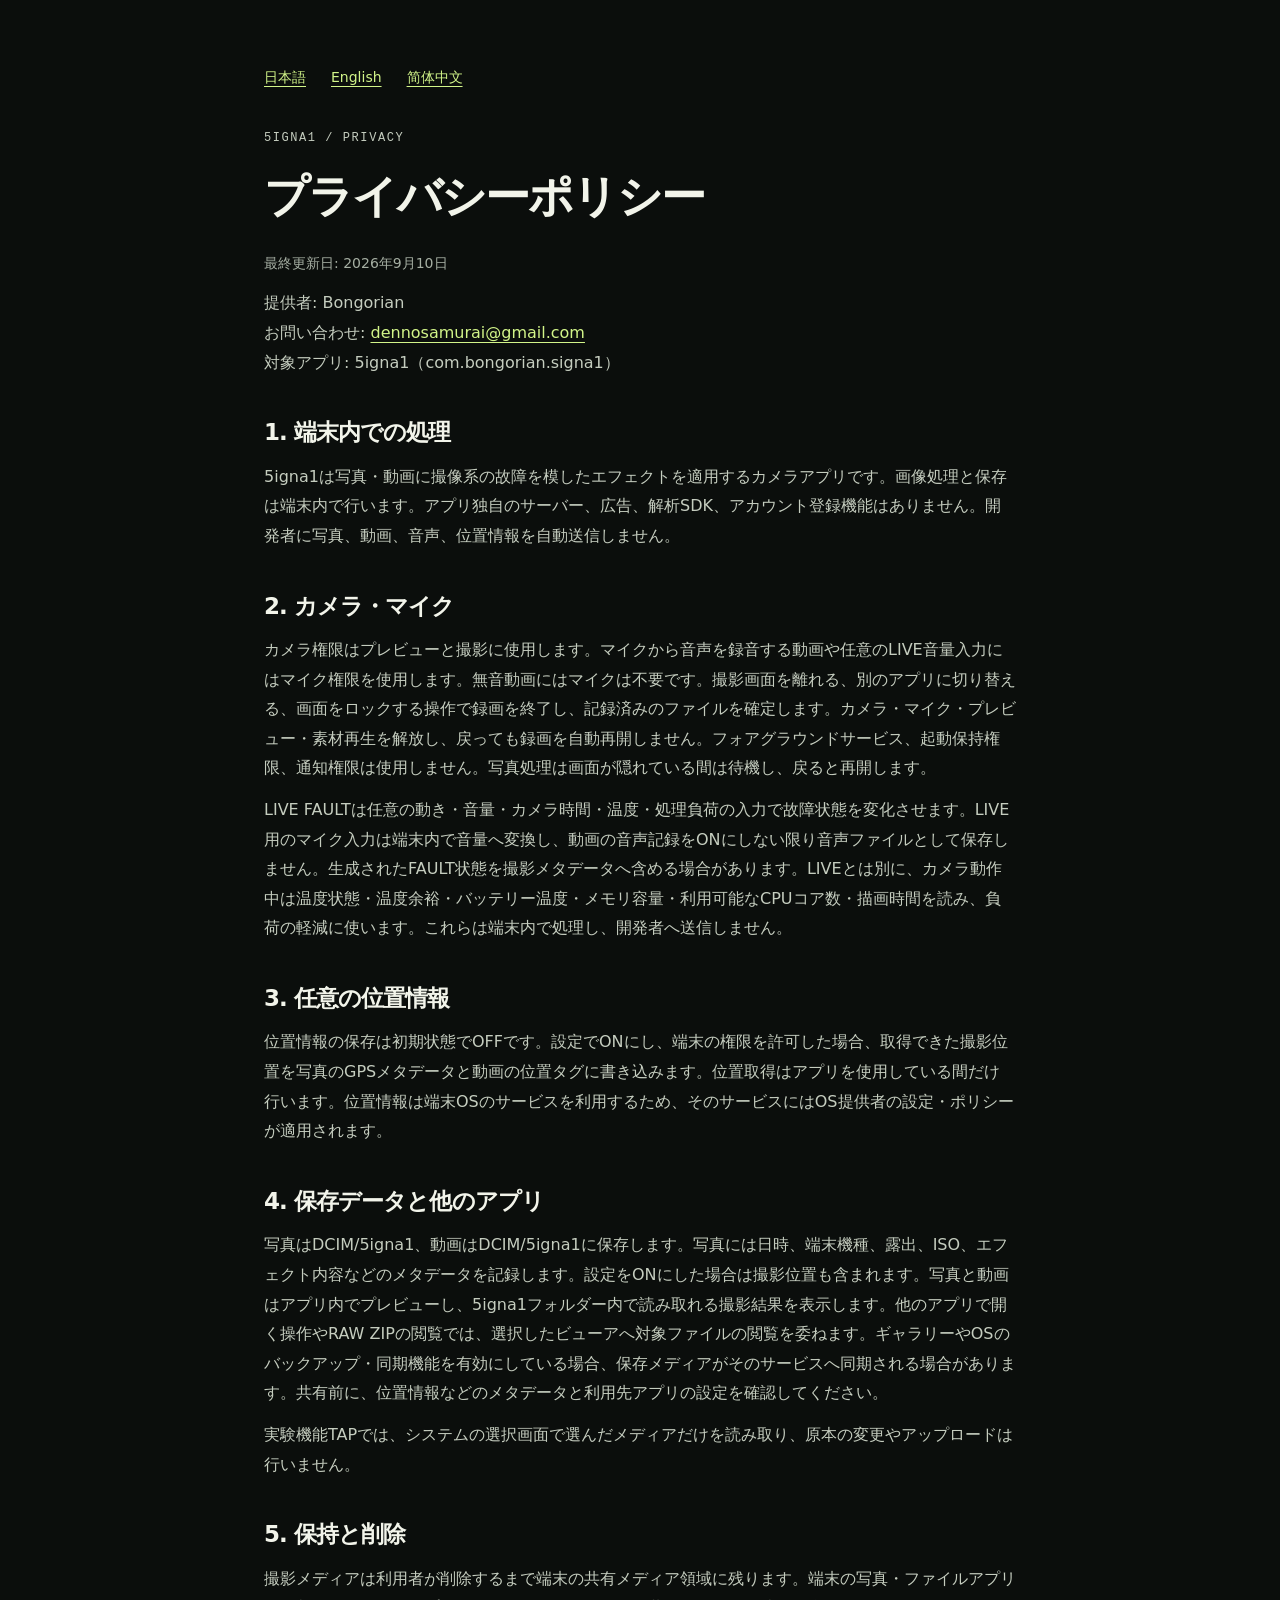
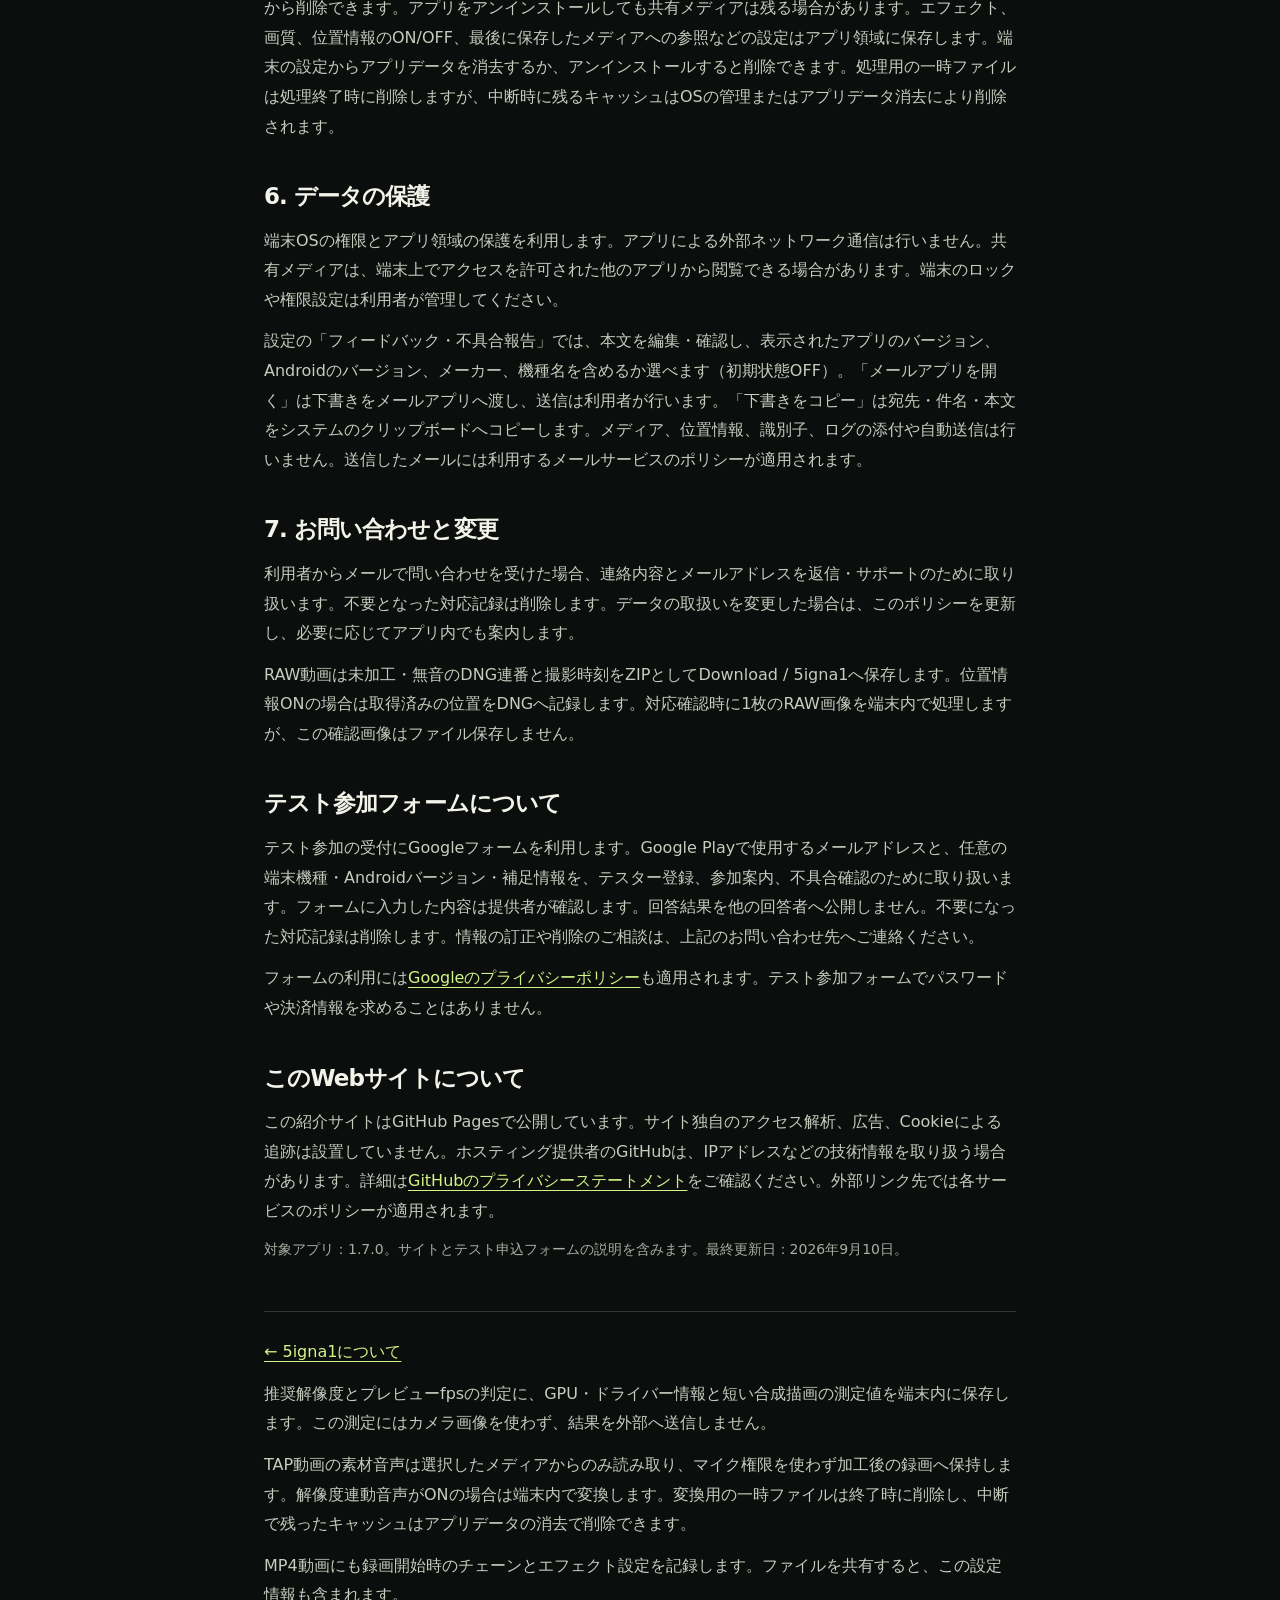
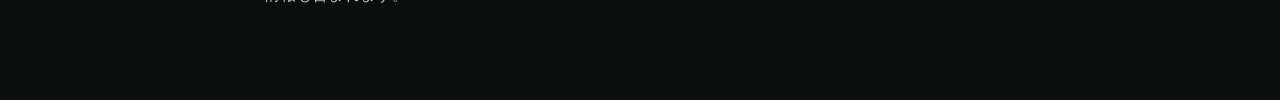
==== commit 65f5a69e: "Update Pages for 1.7.0 cameras TAP audio and video settings" ====
--- a/privacy/index.html
+++ b/privacy/index.html
@@ -1,2 +1,2 @@
 <!doctype html>
-<html lang="ja"><head><meta charset="utf-8"><meta name="viewport" content="width=device-width, initial-scale=1"><meta name="color-scheme" content="dark"><meta name="theme-color" content="#0b0e0c"><title>5igna1 — プライバシーポリシー</title><link rel="stylesheet" href="../assets/site.css"><link rel="icon" href="../assets/icon.png"><link rel="canonical" href="https://bongorian.github.io/5igna1-release/privacy/"></head><body><main class="policy"><nav aria-label="Language"><a href="./" lang="ja">日本語</a><a href="en.html" lang="en">English</a><a href="zh.html" lang="zh">简体中文</a></nav><p class="eyebrow" style="margin-top:38px">5IGNA1 / PRIVACY</p><h1>プライバシーポリシー</h1><p class="meta">最終更新日: 2026年9月10日</p><p>提供者: Bongorian<br>お問い合わせ: <a href="mailto:dennosamurai@gmail.com">dennosamurai@gmail.com</a><br>対象アプリ: 5igna1（com.bongorian.signa1）</p><h2>1. 端末内での処理</h2><p>5igna1は写真・動画に撮像系の故障を模したエフェクトを適用するカメラアプリです。画像処理と保存は端末内で行います。アプリ独自のサーバー、広告、解析SDK、アカウント登録機能はありません。開発者に写真、動画、音声、位置情報を自動送信しません。</p><h2>2. カメラ・マイク</h2><p>カメラ権限はプレビューと撮影に使用します。音声付き動画や任意のLIVE音量入力にはマイク権限を使用します。無音動画にはマイクは不要です。撮影画面を離れる、別のアプリに切り替える、画面をロックする操作で録画を終了し、記録済みのファイルを確定します。カメラ・マイク・プレビュー・素材再生を解放し、戻っても録画を自動再開しません。フォアグラウンドサービス、起動保持権限、通知権限は使用しません。写真処理は画面が隠れている間は待機し、戻ると再開します。</p><p>LIVE FAULTは任意の動き・音量・カメラ時間・温度・処理負荷の入力で故障状態を変化させます。LIVE用のマイク入力は端末内で音量へ変換し、動画の音声記録をONにしない限り音声ファイルとして保存しません。生成されたFAULT状態を撮影メタデータへ含める場合があります。LIVEとは別に、カメラ動作中は温度状態・温度余裕・バッテリー温度・メモリ容量・利用可能なCPUコア数・描画時間を読み、負荷の軽減に使います。これらは端末内で処理し、開発者へ送信しません。</p><h2>3. 任意の位置情報</h2><p>位置情報の保存は初期状態でOFFです。設定でONにし、端末の権限を許可した場合、取得できた撮影位置を写真のGPSメタデータと動画の位置タグに書き込みます。位置取得はアプリを使用している間だけ行います。位置情報は端末OSのサービスを利用するため、そのサービスにはOS提供者の設定・ポリシーが適用されます。</p><h2>4. 保存データと他のアプリ</h2><p>写真はDCIM/5igna1、動画はDCIM/5igna1に保存します。写真には日時、端末機種、露出、ISO、エフェクト内容などのメタデータを記録します。設定をONにした場合は撮影位置も含まれます。写真と動画はアプリ内でプレビューし、5igna1フォルダー内で読み取れる撮影結果を表示します。他のアプリで開く操作やRAW ZIPの閲覧では、選択したビューアへ対象ファイルの閲覧を委ねます。ギャラリーやOSのバックアップ・同期機能を有効にしている場合、保存メディアがそのサービスへ同期される場合があります。共有前に、位置情報などのメタデータと利用先アプリの設定を確認してください。</p><p>実験機能TAPでは、システムの選択画面で選んだメディアだけを読み取り、原本の変更やアップロードは行いません。</p><h2>5. 保持と削除</h2><p>撮影メディアは利用者が削除するまで端末の共有メディア領域に残ります。端末の写真・ファイルアプリから削除できます。アプリをアンインストールしても共有メディアは残る場合があります。エフェクト、画質、位置情報のON/OFF、最後に保存したメディアへの参照などの設定はアプリ領域に保存します。端末の設定からアプリデータを消去するか、アンインストールすると削除できます。処理用の一時ファイルは処理終了時に削除しますが、中断時に残るキャッシュはOSの管理またはアプリデータ消去により削除されます。</p><h2>6. データの保護</h2><p>端末OSの権限とアプリ領域の保護を利用します。アプリによる外部ネットワーク通信は行いません。共有メディアは、端末上でアクセスを許可された他のアプリから閲覧できる場合があります。端末のロックや権限設定は利用者が管理してください。</p><p>設定の「フィードバック・不具合報告」では、本文を編集・確認し、表示されたアプリのバージョン、Androidのバージョン、メーカー、機種名を含めるか選べます（初期状態OFF）。「メールアプリを開く」は下書きをメールアプリへ渡し、送信は利用者が行います。「下書きをコピー」は宛先・件名・本文をシステムのクリップボードへコピーします。メディア、位置情報、識別子、ログの添付や自動送信は行いません。送信したメールには利用するメールサービスのポリシーが適用されます。</p><h2>7. お問い合わせと変更</h2><p>利用者からメールで問い合わせを受けた場合、連絡内容とメールアドレスを返信・サポートのために取り扱います。不要となった対応記録は削除します。データの取扱いを変更した場合は、このポリシーを更新し、必要に応じてアプリ内でも案内します。</p><p>RAW動画は未加工・無音のDNG連番と撮影時刻をZIPとしてDownload / 5igna1へ保存します。位置情報ONの場合は取得済みの位置をDNGへ記録します。対応確認時に1枚のRAW画像を端末内で処理しますが、この確認画像はファイル保存しません。</p><h2>テスト参加フォームについて</h2><p>テスト参加の受付にGoogleフォームを利用します。Google Playで使用するメールアドレスと、任意の端末機種・Androidバージョン・補足情報を、テスター登録、参加案内、不具合確認のために取り扱います。フォームに入力した内容は提供者が確認します。回答結果を他の回答者へ公開しません。不要になった対応記録は削除します。情報の訂正や削除のご相談は、上記のお問い合わせ先へご連絡ください。</p><p>フォームの利用には<a href="https://policies.google.com/privacy?hl=ja">Googleのプライバシーポリシー</a>も適用されます。テスト参加フォームでパスワードや決済情報を求めることはありません。</p><h2>このWebサイトについて</h2><p>この紹介サイトはGitHub Pagesで公開しています。サイト独自のアクセス解析、広告、Cookieによる追跡は設置していません。ホスティング提供者のGitHubは、IPアドレスなどの技術情報を取り扱う場合があります。詳細は<a href="https://docs.github.com/en/site-policy/privacy-policies/github-general-privacy-statement">GitHubのプライバシーステートメント</a>をご確認ください。外部リンク先では各サービスのポリシーが適用されます。</p><p class="meta">対象アプリ：1.6.2。サイトとテスト申込フォームの説明を含みます。最終更新日：2026年9月10日。</p><p class="policy-back"><a href="../">← 5igna1について</a></p><p>推奨解像度とプレビューfpsの判定に、GPU・ドライバー情報と短い合成描画の測定値を端末内に保存します。この測定にはカメラ画像を使わず、結果を外部へ送信しません。</p></main></body></html>
+<html lang="ja"><head><meta charset="utf-8"><meta name="viewport" content="width=device-width, initial-scale=1"><meta name="color-scheme" content="dark"><meta name="theme-color" content="#0b0e0c"><title>5igna1 — プライバシーポリシー</title><link rel="stylesheet" href="../assets/site.css"><link rel="icon" href="../assets/icon.png"><link rel="canonical" href="https://bongorian.github.io/5igna1-release/privacy/"></head><body><main class="policy"><nav aria-label="Language"><a href="./" lang="ja">日本語</a><a href="en.html" lang="en">English</a><a href="zh.html" lang="zh">简体中文</a></nav><p class="eyebrow" style="margin-top:38px">5IGNA1 / PRIVACY</p><h1>プライバシーポリシー</h1><p class="meta">最終更新日: 2026年9月10日</p><p>提供者: Bongorian<br>お問い合わせ: <a href="mailto:dennosamurai@gmail.com">dennosamurai@gmail.com</a><br>対象アプリ: 5igna1（com.bongorian.signa1）</p><h2>1. 端末内での処理</h2><p>5igna1は写真・動画に撮像系の故障を模したエフェクトを適用するカメラアプリです。画像処理と保存は端末内で行います。アプリ独自のサーバー、広告、解析SDK、アカウント登録機能はありません。開発者に写真、動画、音声、位置情報を自動送信しません。</p><h2>2. カメラ・マイク</h2><p>カメラ権限はプレビューと撮影に使用します。マイクから音声を録音する動画や任意のLIVE音量入力にはマイク権限を使用します。無音動画にはマイクは不要です。撮影画面を離れる、別のアプリに切り替える、画面をロックする操作で録画を終了し、記録済みのファイルを確定します。カメラ・マイク・プレビュー・素材再生を解放し、戻っても録画を自動再開しません。フォアグラウンドサービス、起動保持権限、通知権限は使用しません。写真処理は画面が隠れている間は待機し、戻ると再開します。</p><p>LIVE FAULTは任意の動き・音量・カメラ時間・温度・処理負荷の入力で故障状態を変化させます。LIVE用のマイク入力は端末内で音量へ変換し、動画の音声記録をONにしない限り音声ファイルとして保存しません。生成されたFAULT状態を撮影メタデータへ含める場合があります。LIVEとは別に、カメラ動作中は温度状態・温度余裕・バッテリー温度・メモリ容量・利用可能なCPUコア数・描画時間を読み、負荷の軽減に使います。これらは端末内で処理し、開発者へ送信しません。</p><h2>3. 任意の位置情報</h2><p>位置情報の保存は初期状態でOFFです。設定でONにし、端末の権限を許可した場合、取得できた撮影位置を写真のGPSメタデータと動画の位置タグに書き込みます。位置取得はアプリを使用している間だけ行います。位置情報は端末OSのサービスを利用するため、そのサービスにはOS提供者の設定・ポリシーが適用されます。</p><h2>4. 保存データと他のアプリ</h2><p>写真はDCIM/5igna1、動画はDCIM/5igna1に保存します。写真には日時、端末機種、露出、ISO、エフェクト内容などのメタデータを記録します。設定をONにした場合は撮影位置も含まれます。写真と動画はアプリ内でプレビューし、5igna1フォルダー内で読み取れる撮影結果を表示します。他のアプリで開く操作やRAW ZIPの閲覧では、選択したビューアへ対象ファイルの閲覧を委ねます。ギャラリーやOSのバックアップ・同期機能を有効にしている場合、保存メディアがそのサービスへ同期される場合があります。共有前に、位置情報などのメタデータと利用先アプリの設定を確認してください。</p><p>実験機能TAPでは、システムの選択画面で選んだメディアだけを読み取り、原本の変更やアップロードは行いません。</p><h2>5. 保持と削除</h2><p>撮影メディアは利用者が削除するまで端末の共有メディア領域に残ります。端末の写真・ファイルアプリから削除できます。アプリをアンインストールしても共有メディアは残る場合があります。エフェクト、画質、位置情報のON/OFF、最後に保存したメディアへの参照などの設定はアプリ領域に保存します。端末の設定からアプリデータを消去するか、アンインストールすると削除できます。処理用の一時ファイルは処理終了時に削除しますが、中断時に残るキャッシュはOSの管理またはアプリデータ消去により削除されます。</p><h2>6. データの保護</h2><p>端末OSの権限とアプリ領域の保護を利用します。アプリによる外部ネットワーク通信は行いません。共有メディアは、端末上でアクセスを許可された他のアプリから閲覧できる場合があります。端末のロックや権限設定は利用者が管理してください。</p><p>設定の「フィードバック・不具合報告」では、本文を編集・確認し、表示されたアプリのバージョン、Androidのバージョン、メーカー、機種名を含めるか選べます（初期状態OFF）。「メールアプリを開く」は下書きをメールアプリへ渡し、送信は利用者が行います。「下書きをコピー」は宛先・件名・本文をシステムのクリップボードへコピーします。メディア、位置情報、識別子、ログの添付や自動送信は行いません。送信したメールには利用するメールサービスのポリシーが適用されます。</p><h2>7. お問い合わせと変更</h2><p>利用者からメールで問い合わせを受けた場合、連絡内容とメールアドレスを返信・サポートのために取り扱います。不要となった対応記録は削除します。データの取扱いを変更した場合は、このポリシーを更新し、必要に応じてアプリ内でも案内します。</p><p>RAW動画は未加工・無音のDNG連番と撮影時刻をZIPとしてDownload / 5igna1へ保存します。位置情報ONの場合は取得済みの位置をDNGへ記録します。対応確認時に1枚のRAW画像を端末内で処理しますが、この確認画像はファイル保存しません。</p><h2>テスト参加フォームについて</h2><p>テスト参加の受付にGoogleフォームを利用します。Google Playで使用するメールアドレスと、任意の端末機種・Androidバージョン・補足情報を、テスター登録、参加案内、不具合確認のために取り扱います。フォームに入力した内容は提供者が確認します。回答結果を他の回答者へ公開しません。不要になった対応記録は削除します。情報の訂正や削除のご相談は、上記のお問い合わせ先へご連絡ください。</p><p>フォームの利用には<a href="https://policies.google.com/privacy?hl=ja">Googleのプライバシーポリシー</a>も適用されます。テスト参加フォームでパスワードや決済情報を求めることはありません。</p><h2>このWebサイトについて</h2><p>この紹介サイトはGitHub Pagesで公開しています。サイト独自のアクセス解析、広告、Cookieによる追跡は設置していません。ホスティング提供者のGitHubは、IPアドレスなどの技術情報を取り扱う場合があります。詳細は<a href="https://docs.github.com/en/site-policy/privacy-policies/github-general-privacy-statement">GitHubのプライバシーステートメント</a>をご確認ください。外部リンク先では各サービスのポリシーが適用されます。</p><p class="meta">対象アプリ：1.7.0。サイトとテスト申込フォームの説明を含みます。最終更新日：2026年9月10日。</p><p class="policy-back"><a href="../">← 5igna1について</a></p><p>推奨解像度とプレビューfpsの判定に、GPU・ドライバー情報と短い合成描画の測定値を端末内に保存します。この測定にはカメラ画像を使わず、結果を外部へ送信しません。</p><p>TAP動画の素材音声は選択したメディアからのみ読み取り、マイク権限を使わず加工後の録画へ保持します。解像度連動音声がONの場合は端末内で変換します。変換用の一時ファイルは終了時に削除し、中断で残ったキャッシュはアプリデータの消去で削除できます。</p><p>MP4動画にも録画開始時のチェーンとエフェクト設定を記録します。ファイルを共有すると、この設定情報も含まれます。</p></main></body></html>
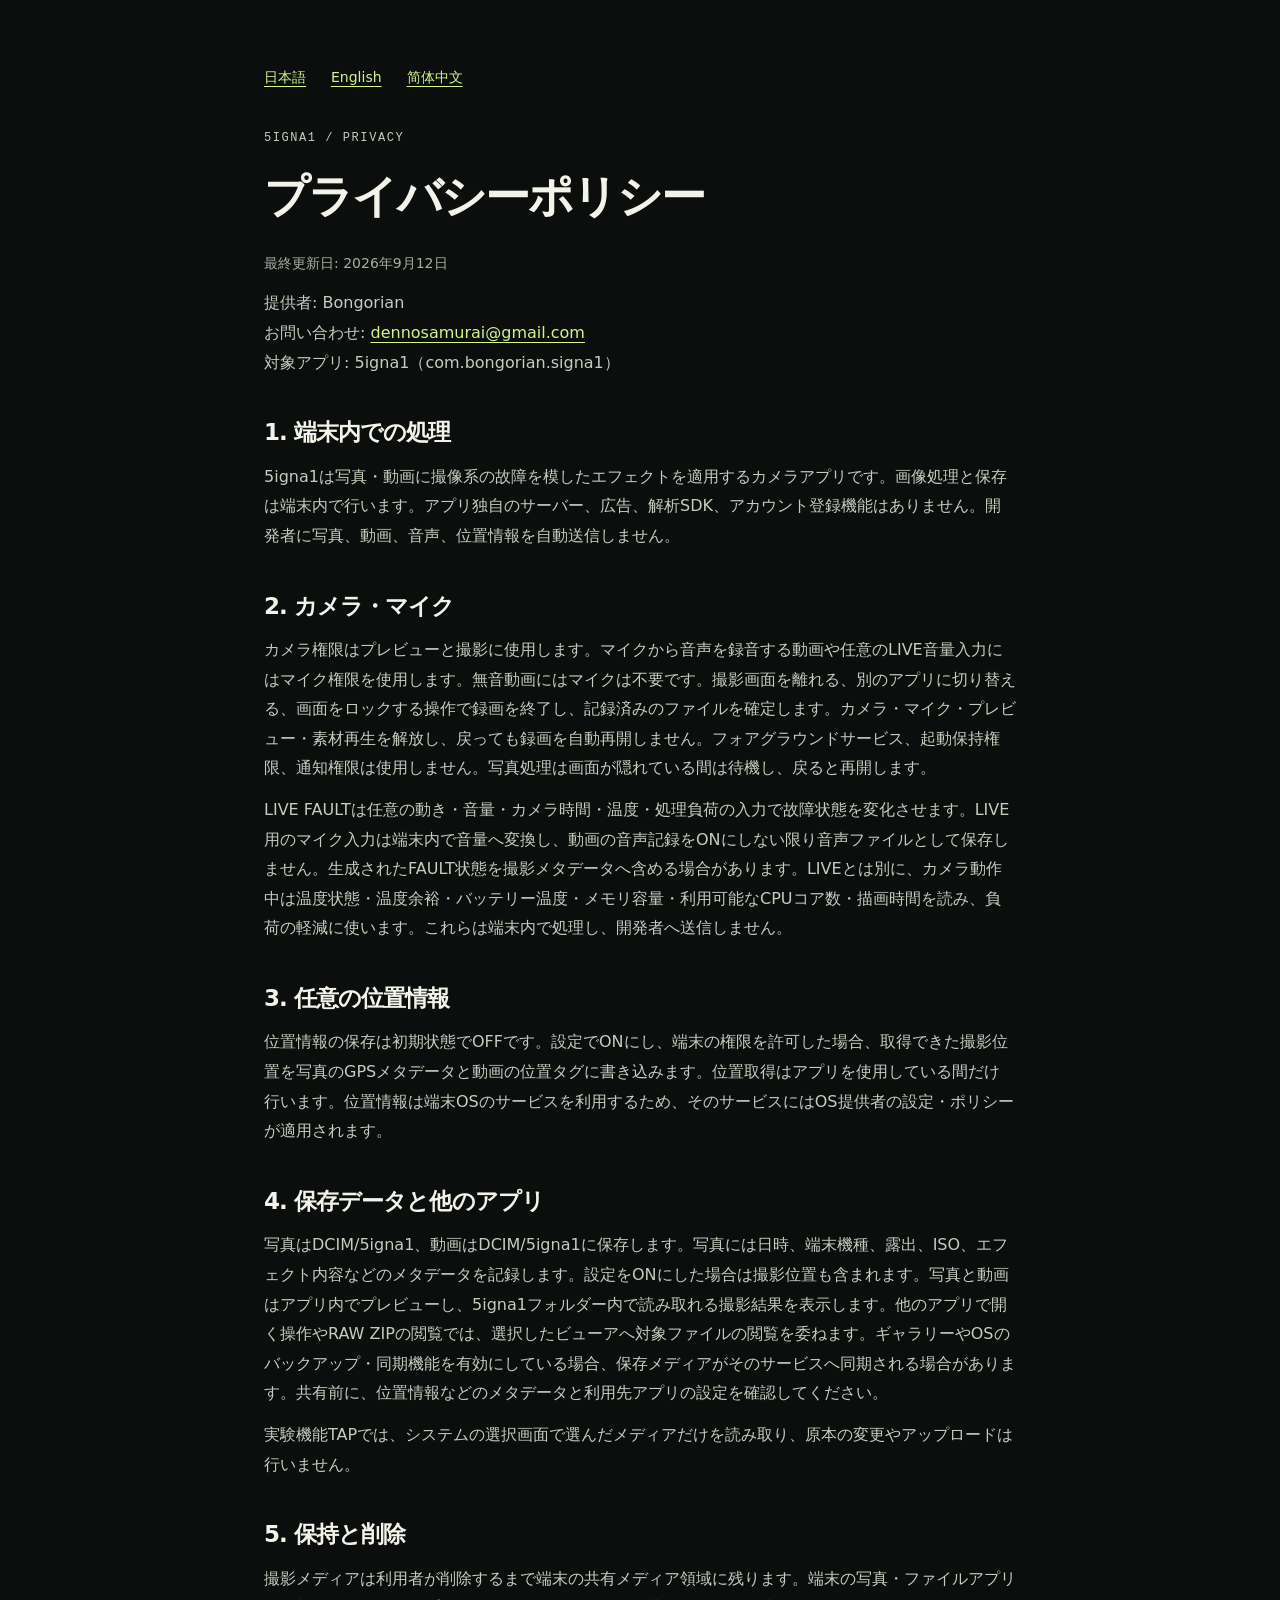
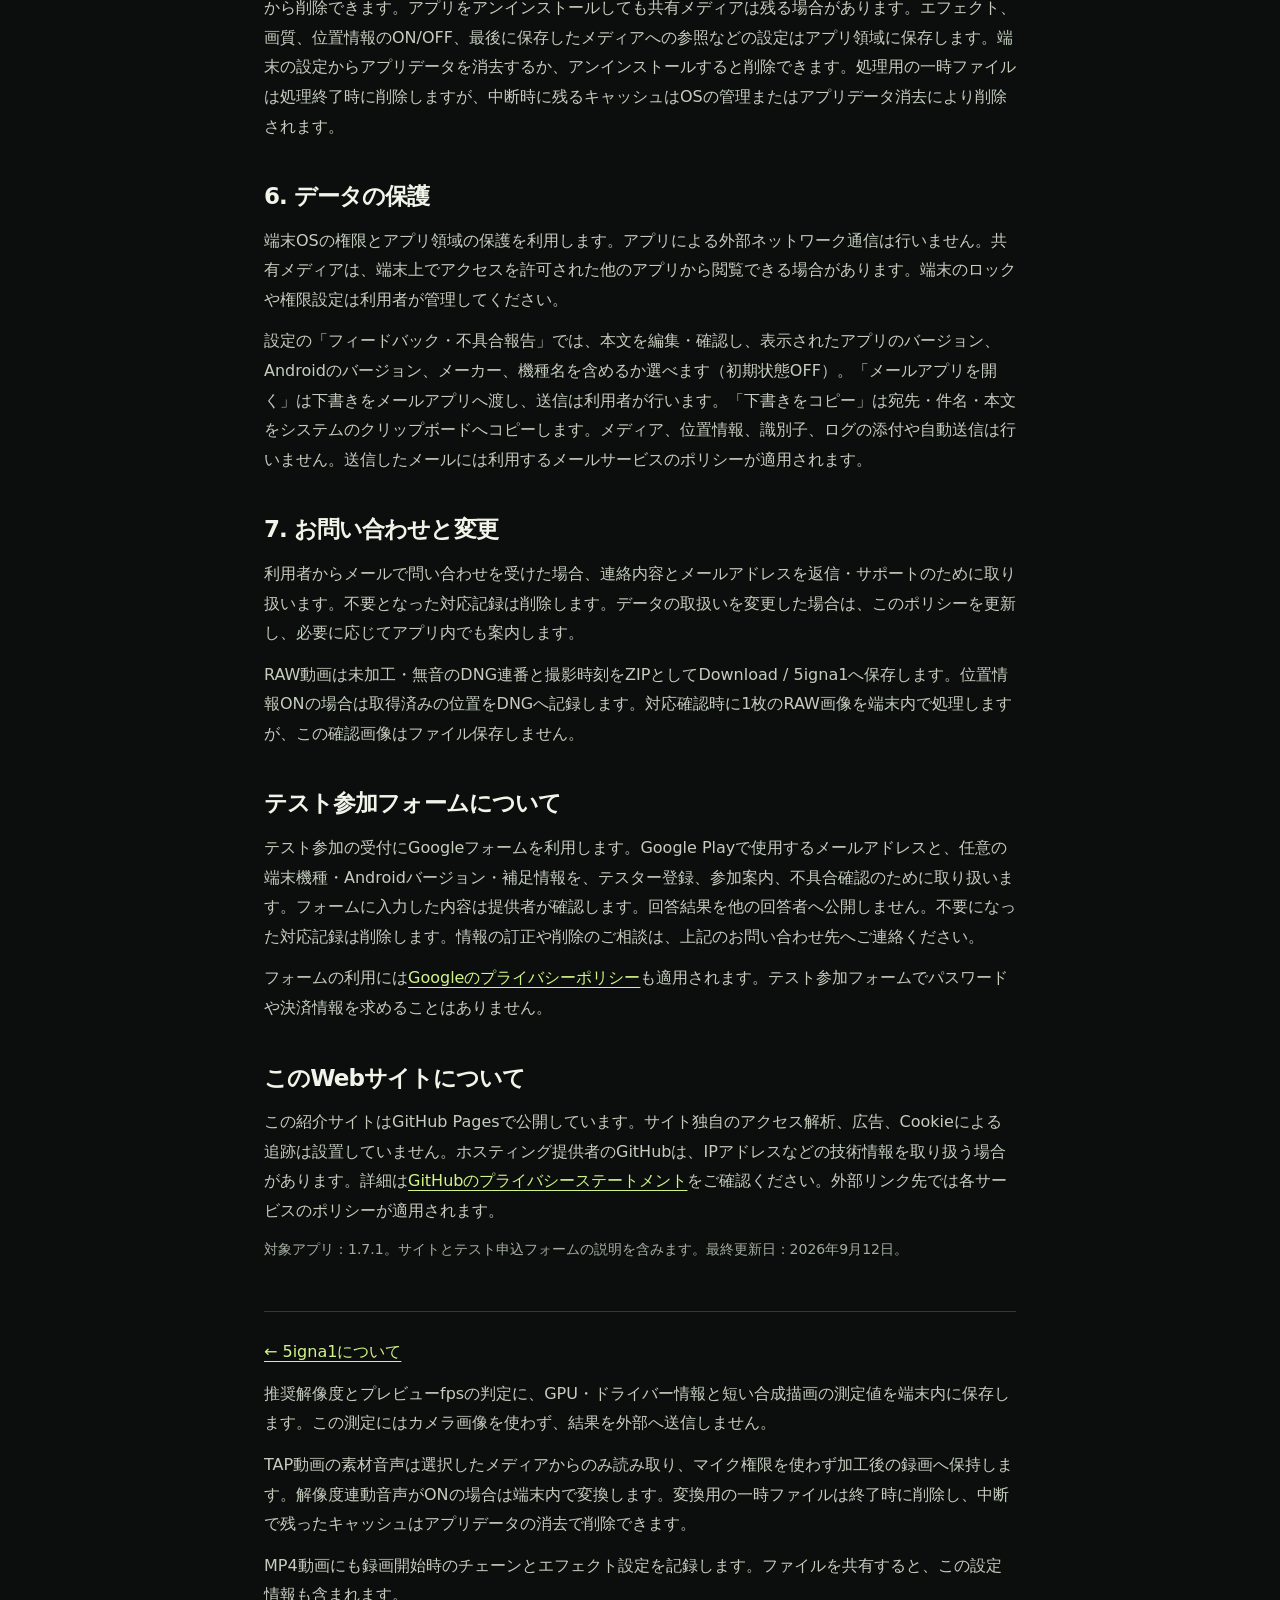
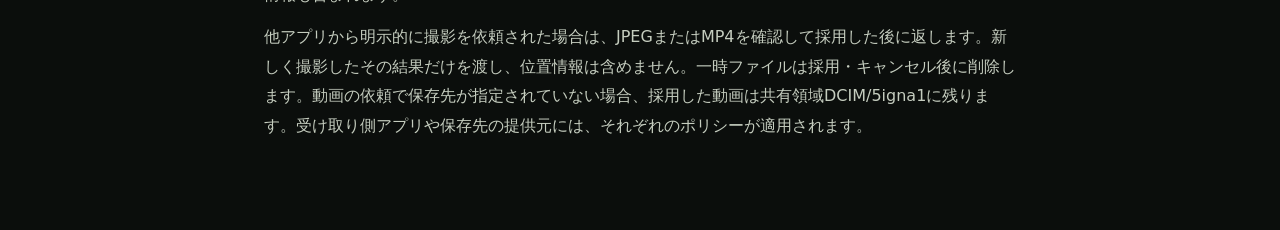
==== commit cb0dc1bd: "Update Pages for 1.7.1 camera contracts and Network timing" ====
--- a/privacy/index.html
+++ b/privacy/index.html
@@ -1,2 +1,2 @@
 <!doctype html>
-<html lang="ja"><head><meta charset="utf-8"><meta name="viewport" content="width=device-width, initial-scale=1"><meta name="color-scheme" content="dark"><meta name="theme-color" content="#0b0e0c"><title>5igna1 — プライバシーポリシー</title><link rel="stylesheet" href="../assets/site.css"><link rel="icon" href="../assets/icon.png"><link rel="canonical" href="https://bongorian.github.io/5igna1-release/privacy/"></head><body><main class="policy"><nav aria-label="Language"><a href="./" lang="ja">日本語</a><a href="en.html" lang="en">English</a><a href="zh.html" lang="zh">简体中文</a></nav><p class="eyebrow" style="margin-top:38px">5IGNA1 / PRIVACY</p><h1>プライバシーポリシー</h1><p class="meta">最終更新日: 2026年9月10日</p><p>提供者: Bongorian<br>お問い合わせ: <a href="mailto:dennosamurai@gmail.com">dennosamurai@gmail.com</a><br>対象アプリ: 5igna1（com.bongorian.signa1）</p><h2>1. 端末内での処理</h2><p>5igna1は写真・動画に撮像系の故障を模したエフェクトを適用するカメラアプリです。画像処理と保存は端末内で行います。アプリ独自のサーバー、広告、解析SDK、アカウント登録機能はありません。開発者に写真、動画、音声、位置情報を自動送信しません。</p><h2>2. カメラ・マイク</h2><p>カメラ権限はプレビューと撮影に使用します。マイクから音声を録音する動画や任意のLIVE音量入力にはマイク権限を使用します。無音動画にはマイクは不要です。撮影画面を離れる、別のアプリに切り替える、画面をロックする操作で録画を終了し、記録済みのファイルを確定します。カメラ・マイク・プレビュー・素材再生を解放し、戻っても録画を自動再開しません。フォアグラウンドサービス、起動保持権限、通知権限は使用しません。写真処理は画面が隠れている間は待機し、戻ると再開します。</p><p>LIVE FAULTは任意の動き・音量・カメラ時間・温度・処理負荷の入力で故障状態を変化させます。LIVE用のマイク入力は端末内で音量へ変換し、動画の音声記録をONにしない限り音声ファイルとして保存しません。生成されたFAULT状態を撮影メタデータへ含める場合があります。LIVEとは別に、カメラ動作中は温度状態・温度余裕・バッテリー温度・メモリ容量・利用可能なCPUコア数・描画時間を読み、負荷の軽減に使います。これらは端末内で処理し、開発者へ送信しません。</p><h2>3. 任意の位置情報</h2><p>位置情報の保存は初期状態でOFFです。設定でONにし、端末の権限を許可した場合、取得できた撮影位置を写真のGPSメタデータと動画の位置タグに書き込みます。位置取得はアプリを使用している間だけ行います。位置情報は端末OSのサービスを利用するため、そのサービスにはOS提供者の設定・ポリシーが適用されます。</p><h2>4. 保存データと他のアプリ</h2><p>写真はDCIM/5igna1、動画はDCIM/5igna1に保存します。写真には日時、端末機種、露出、ISO、エフェクト内容などのメタデータを記録します。設定をONにした場合は撮影位置も含まれます。写真と動画はアプリ内でプレビューし、5igna1フォルダー内で読み取れる撮影結果を表示します。他のアプリで開く操作やRAW ZIPの閲覧では、選択したビューアへ対象ファイルの閲覧を委ねます。ギャラリーやOSのバックアップ・同期機能を有効にしている場合、保存メディアがそのサービスへ同期される場合があります。共有前に、位置情報などのメタデータと利用先アプリの設定を確認してください。</p><p>実験機能TAPでは、システムの選択画面で選んだメディアだけを読み取り、原本の変更やアップロードは行いません。</p><h2>5. 保持と削除</h2><p>撮影メディアは利用者が削除するまで端末の共有メディア領域に残ります。端末の写真・ファイルアプリから削除できます。アプリをアンインストールしても共有メディアは残る場合があります。エフェクト、画質、位置情報のON/OFF、最後に保存したメディアへの参照などの設定はアプリ領域に保存します。端末の設定からアプリデータを消去するか、アンインストールすると削除できます。処理用の一時ファイルは処理終了時に削除しますが、中断時に残るキャッシュはOSの管理またはアプリデータ消去により削除されます。</p><h2>6. データの保護</h2><p>端末OSの権限とアプリ領域の保護を利用します。アプリによる外部ネットワーク通信は行いません。共有メディアは、端末上でアクセスを許可された他のアプリから閲覧できる場合があります。端末のロックや権限設定は利用者が管理してください。</p><p>設定の「フィードバック・不具合報告」では、本文を編集・確認し、表示されたアプリのバージョン、Androidのバージョン、メーカー、機種名を含めるか選べます（初期状態OFF）。「メールアプリを開く」は下書きをメールアプリへ渡し、送信は利用者が行います。「下書きをコピー」は宛先・件名・本文をシステムのクリップボードへコピーします。メディア、位置情報、識別子、ログの添付や自動送信は行いません。送信したメールには利用するメールサービスのポリシーが適用されます。</p><h2>7. お問い合わせと変更</h2><p>利用者からメールで問い合わせを受けた場合、連絡内容とメールアドレスを返信・サポートのために取り扱います。不要となった対応記録は削除します。データの取扱いを変更した場合は、このポリシーを更新し、必要に応じてアプリ内でも案内します。</p><p>RAW動画は未加工・無音のDNG連番と撮影時刻をZIPとしてDownload / 5igna1へ保存します。位置情報ONの場合は取得済みの位置をDNGへ記録します。対応確認時に1枚のRAW画像を端末内で処理しますが、この確認画像はファイル保存しません。</p><h2>テスト参加フォームについて</h2><p>テスト参加の受付にGoogleフォームを利用します。Google Playで使用するメールアドレスと、任意の端末機種・Androidバージョン・補足情報を、テスター登録、参加案内、不具合確認のために取り扱います。フォームに入力した内容は提供者が確認します。回答結果を他の回答者へ公開しません。不要になった対応記録は削除します。情報の訂正や削除のご相談は、上記のお問い合わせ先へご連絡ください。</p><p>フォームの利用には<a href="https://policies.google.com/privacy?hl=ja">Googleのプライバシーポリシー</a>も適用されます。テスト参加フォームでパスワードや決済情報を求めることはありません。</p><h2>このWebサイトについて</h2><p>この紹介サイトはGitHub Pagesで公開しています。サイト独自のアクセス解析、広告、Cookieによる追跡は設置していません。ホスティング提供者のGitHubは、IPアドレスなどの技術情報を取り扱う場合があります。詳細は<a href="https://docs.github.com/en/site-policy/privacy-policies/github-general-privacy-statement">GitHubのプライバシーステートメント</a>をご確認ください。外部リンク先では各サービスのポリシーが適用されます。</p><p class="meta">対象アプリ：1.7.0。サイトとテスト申込フォームの説明を含みます。最終更新日：2026年9月10日。</p><p class="policy-back"><a href="../">← 5igna1について</a></p><p>推奨解像度とプレビューfpsの判定に、GPU・ドライバー情報と短い合成描画の測定値を端末内に保存します。この測定にはカメラ画像を使わず、結果を外部へ送信しません。</p><p>TAP動画の素材音声は選択したメディアからのみ読み取り、マイク権限を使わず加工後の録画へ保持します。解像度連動音声がONの場合は端末内で変換します。変換用の一時ファイルは終了時に削除し、中断で残ったキャッシュはアプリデータの消去で削除できます。</p><p>MP4動画にも録画開始時のチェーンとエフェクト設定を記録します。ファイルを共有すると、この設定情報も含まれます。</p></main></body></html>
+<html lang="ja"><head><meta charset="utf-8"><meta name="viewport" content="width=device-width, initial-scale=1"><meta name="color-scheme" content="dark"><meta name="theme-color" content="#0b0e0c"><title>5igna1 — プライバシーポリシー</title><link rel="stylesheet" href="../assets/site.css"><link rel="icon" href="../assets/icon.png"><link rel="canonical" href="https://bongorian.github.io/5igna1-release/privacy/"></head><body><main class="policy"><nav aria-label="Language"><a href="./" lang="ja">日本語</a><a href="en.html" lang="en">English</a><a href="zh.html" lang="zh">简体中文</a></nav><p class="eyebrow" style="margin-top:38px">5IGNA1 / PRIVACY</p><h1>プライバシーポリシー</h1><p class="meta">最終更新日: 2026年9月12日</p><p>提供者: Bongorian<br>お問い合わせ: <a href="mailto:dennosamurai@gmail.com">dennosamurai@gmail.com</a><br>対象アプリ: 5igna1（com.bongorian.signa1）</p><h2>1. 端末内での処理</h2><p>5igna1は写真・動画に撮像系の故障を模したエフェクトを適用するカメラアプリです。画像処理と保存は端末内で行います。アプリ独自のサーバー、広告、解析SDK、アカウント登録機能はありません。開発者に写真、動画、音声、位置情報を自動送信しません。</p><h2>2. カメラ・マイク</h2><p>カメラ権限はプレビューと撮影に使用します。マイクから音声を録音する動画や任意のLIVE音量入力にはマイク権限を使用します。無音動画にはマイクは不要です。撮影画面を離れる、別のアプリに切り替える、画面をロックする操作で録画を終了し、記録済みのファイルを確定します。カメラ・マイク・プレビュー・素材再生を解放し、戻っても録画を自動再開しません。フォアグラウンドサービス、起動保持権限、通知権限は使用しません。写真処理は画面が隠れている間は待機し、戻ると再開します。</p><p>LIVE FAULTは任意の動き・音量・カメラ時間・温度・処理負荷の入力で故障状態を変化させます。LIVE用のマイク入力は端末内で音量へ変換し、動画の音声記録をONにしない限り音声ファイルとして保存しません。生成されたFAULT状態を撮影メタデータへ含める場合があります。LIVEとは別に、カメラ動作中は温度状態・温度余裕・バッテリー温度・メモリ容量・利用可能なCPUコア数・描画時間を読み、負荷の軽減に使います。これらは端末内で処理し、開発者へ送信しません。</p><h2>3. 任意の位置情報</h2><p>位置情報の保存は初期状態でOFFです。設定でONにし、端末の権限を許可した場合、取得できた撮影位置を写真のGPSメタデータと動画の位置タグに書き込みます。位置取得はアプリを使用している間だけ行います。位置情報は端末OSのサービスを利用するため、そのサービスにはOS提供者の設定・ポリシーが適用されます。</p><h2>4. 保存データと他のアプリ</h2><p>写真はDCIM/5igna1、動画はDCIM/5igna1に保存します。写真には日時、端末機種、露出、ISO、エフェクト内容などのメタデータを記録します。設定をONにした場合は撮影位置も含まれます。写真と動画はアプリ内でプレビューし、5igna1フォルダー内で読み取れる撮影結果を表示します。他のアプリで開く操作やRAW ZIPの閲覧では、選択したビューアへ対象ファイルの閲覧を委ねます。ギャラリーやOSのバックアップ・同期機能を有効にしている場合、保存メディアがそのサービスへ同期される場合があります。共有前に、位置情報などのメタデータと利用先アプリの設定を確認してください。</p><p>実験機能TAPでは、システムの選択画面で選んだメディアだけを読み取り、原本の変更やアップロードは行いません。</p><h2>5. 保持と削除</h2><p>撮影メディアは利用者が削除するまで端末の共有メディア領域に残ります。端末の写真・ファイルアプリから削除できます。アプリをアンインストールしても共有メディアは残る場合があります。エフェクト、画質、位置情報のON/OFF、最後に保存したメディアへの参照などの設定はアプリ領域に保存します。端末の設定からアプリデータを消去するか、アンインストールすると削除できます。処理用の一時ファイルは処理終了時に削除しますが、中断時に残るキャッシュはOSの管理またはアプリデータ消去により削除されます。</p><h2>6. データの保護</h2><p>端末OSの権限とアプリ領域の保護を利用します。アプリによる外部ネットワーク通信は行いません。共有メディアは、端末上でアクセスを許可された他のアプリから閲覧できる場合があります。端末のロックや権限設定は利用者が管理してください。</p><p>設定の「フィードバック・不具合報告」では、本文を編集・確認し、表示されたアプリのバージョン、Androidのバージョン、メーカー、機種名を含めるか選べます（初期状態OFF）。「メールアプリを開く」は下書きをメールアプリへ渡し、送信は利用者が行います。「下書きをコピー」は宛先・件名・本文をシステムのクリップボードへコピーします。メディア、位置情報、識別子、ログの添付や自動送信は行いません。送信したメールには利用するメールサービスのポリシーが適用されます。</p><h2>7. お問い合わせと変更</h2><p>利用者からメールで問い合わせを受けた場合、連絡内容とメールアドレスを返信・サポートのために取り扱います。不要となった対応記録は削除します。データの取扱いを変更した場合は、このポリシーを更新し、必要に応じてアプリ内でも案内します。</p><p>RAW動画は未加工・無音のDNG連番と撮影時刻をZIPとしてDownload / 5igna1へ保存します。位置情報ONの場合は取得済みの位置をDNGへ記録します。対応確認時に1枚のRAW画像を端末内で処理しますが、この確認画像はファイル保存しません。</p><h2>テスト参加フォームについて</h2><p>テスト参加の受付にGoogleフォームを利用します。Google Playで使用するメールアドレスと、任意の端末機種・Androidバージョン・補足情報を、テスター登録、参加案内、不具合確認のために取り扱います。フォームに入力した内容は提供者が確認します。回答結果を他の回答者へ公開しません。不要になった対応記録は削除します。情報の訂正や削除のご相談は、上記のお問い合わせ先へご連絡ください。</p><p>フォームの利用には<a href="https://policies.google.com/privacy?hl=ja">Googleのプライバシーポリシー</a>も適用されます。テスト参加フォームでパスワードや決済情報を求めることはありません。</p><h2>このWebサイトについて</h2><p>この紹介サイトはGitHub Pagesで公開しています。サイト独自のアクセス解析、広告、Cookieによる追跡は設置していません。ホスティング提供者のGitHubは、IPアドレスなどの技術情報を取り扱う場合があります。詳細は<a href="https://docs.github.com/en/site-policy/privacy-policies/github-general-privacy-statement">GitHubのプライバシーステートメント</a>をご確認ください。外部リンク先では各サービスのポリシーが適用されます。</p><p class="meta">対象アプリ：1.7.1。サイトとテスト申込フォームの説明を含みます。最終更新日：2026年9月12日。</p><p class="policy-back"><a href="../">← 5igna1について</a></p><p>推奨解像度とプレビューfpsの判定に、GPU・ドライバー情報と短い合成描画の測定値を端末内に保存します。この測定にはカメラ画像を使わず、結果を外部へ送信しません。</p><p>TAP動画の素材音声は選択したメディアからのみ読み取り、マイク権限を使わず加工後の録画へ保持します。解像度連動音声がONの場合は端末内で変換します。変換用の一時ファイルは終了時に削除し、中断で残ったキャッシュはアプリデータの消去で削除できます。</p><p>MP4動画にも録画開始時のチェーンとエフェクト設定を記録します。ファイルを共有すると、この設定情報も含まれます。</p><p>他アプリから明示的に撮影を依頼された場合は、JPEGまたはMP4を確認して採用した後に返します。新しく撮影したその結果だけを渡し、位置情報は含めません。一時ファイルは採用・キャンセル後に削除します。動画の依頼で保存先が指定されていない場合、採用した動画は共有領域DCIM/5igna1に残ります。受け取り側アプリや保存先の提供元には、それぞれのポリシーが適用されます。</p></main></body></html>
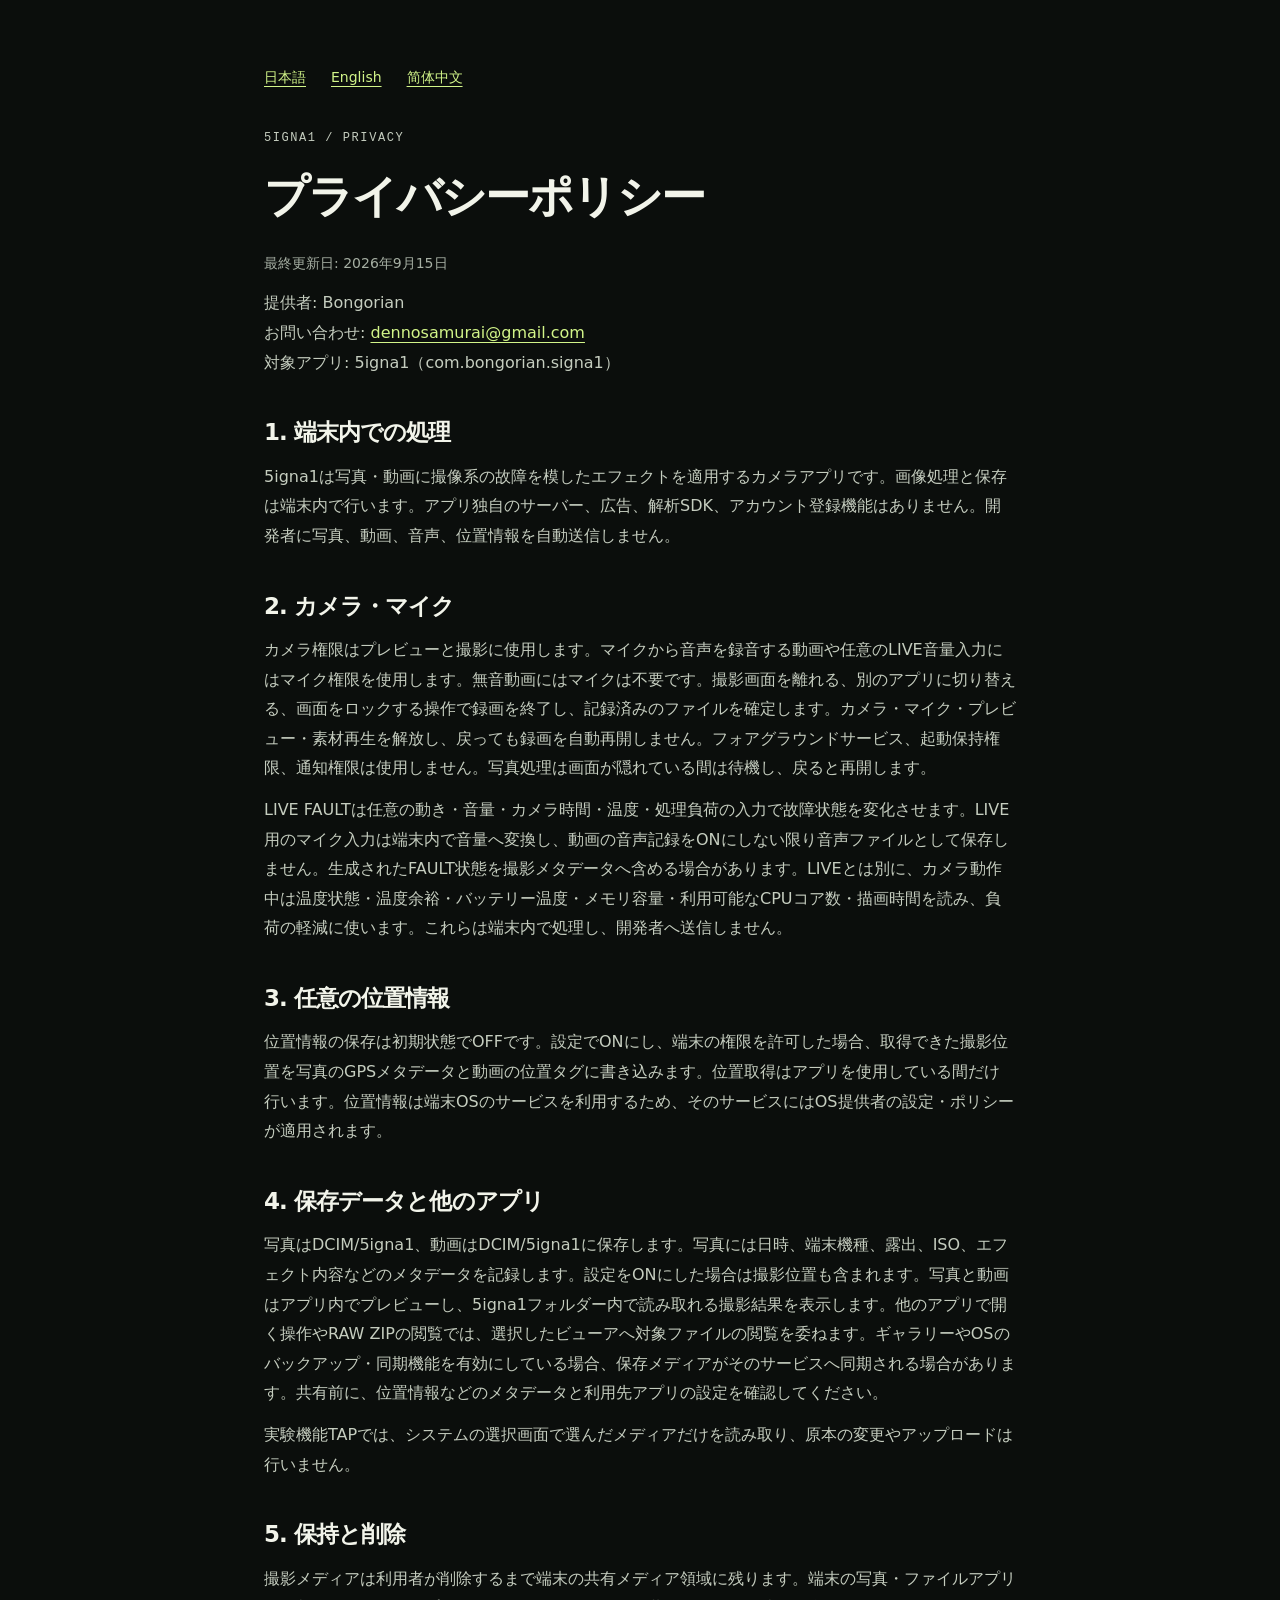
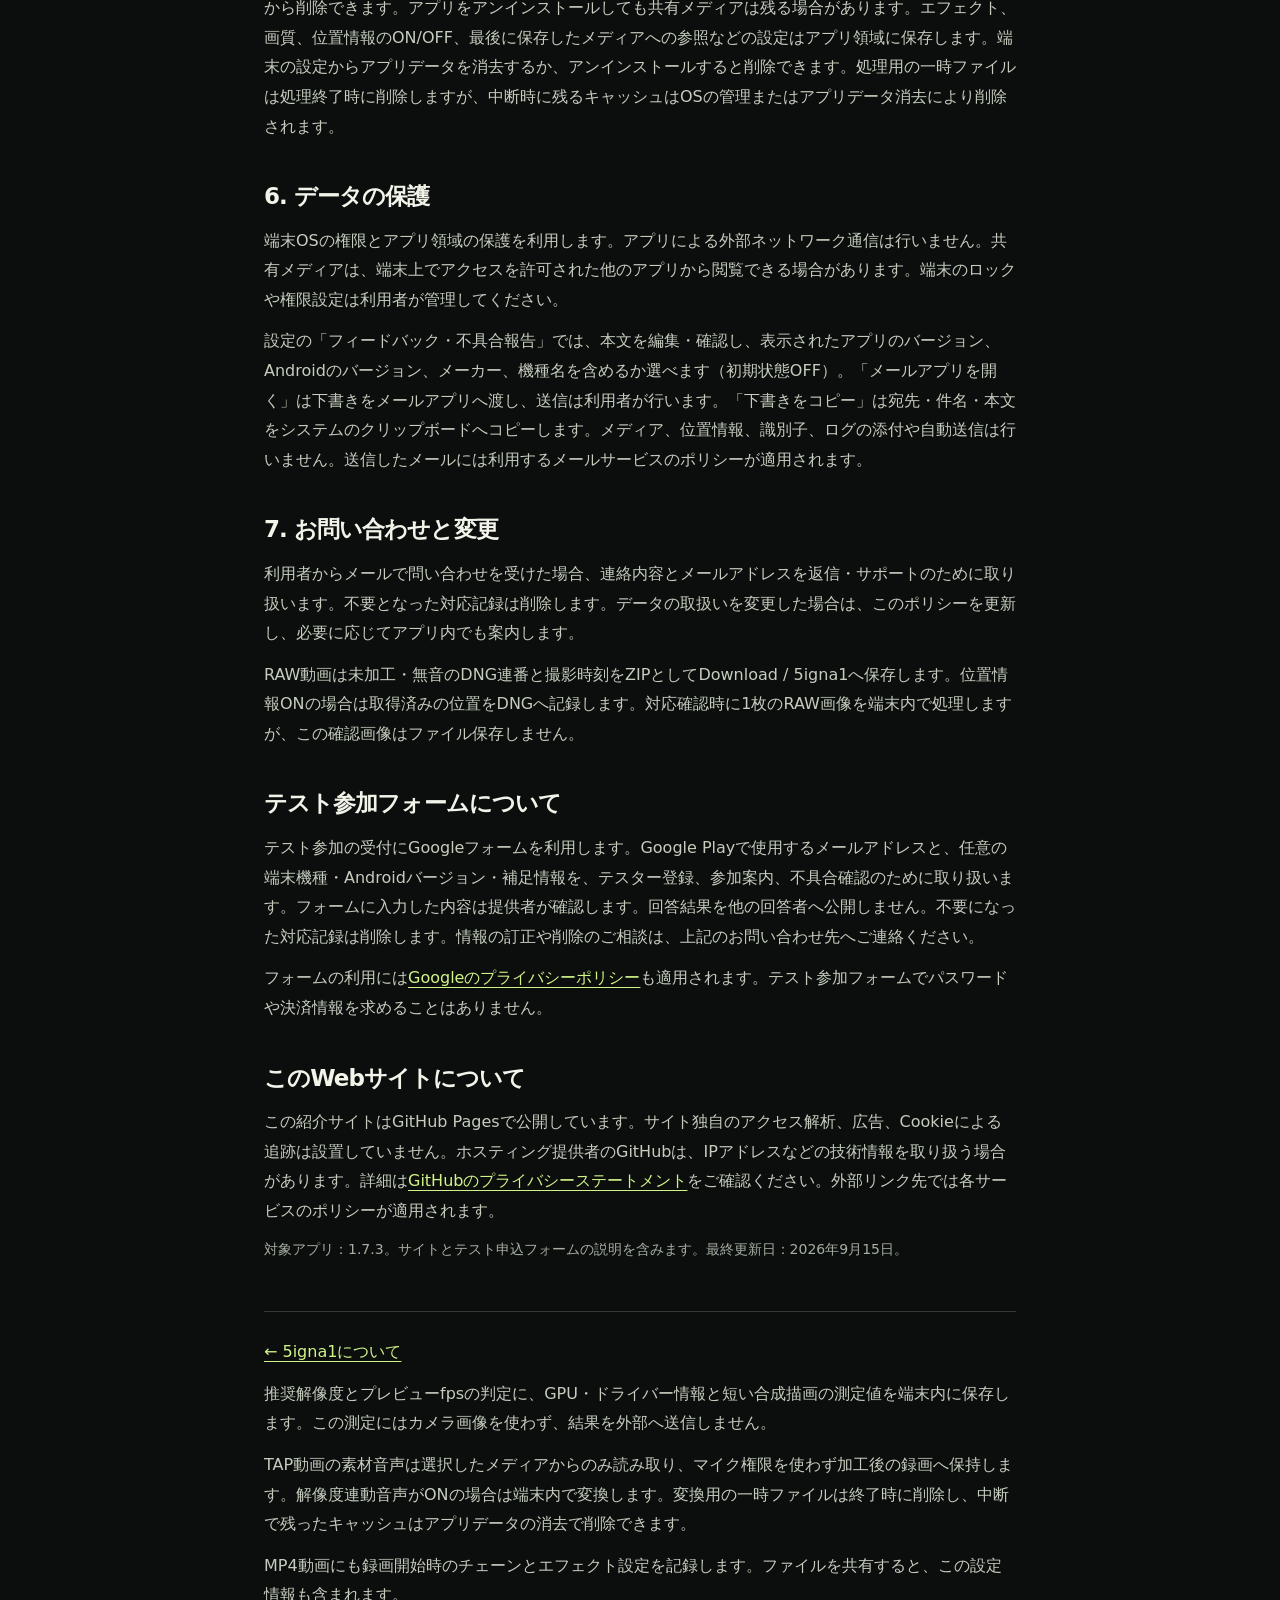
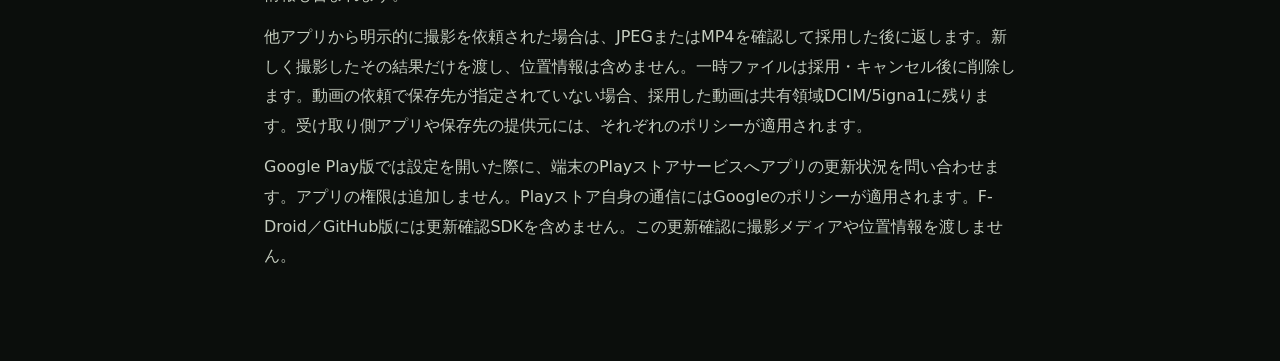
==== commit 9844da4c: "Update site and privacy policies for 1.7.3" ====
--- a/privacy/index.html
+++ b/privacy/index.html
@@ -1,2 +1,2 @@
 <!doctype html>
-<html lang="ja"><head><meta charset="utf-8"><meta name="viewport" content="width=device-width, initial-scale=1"><meta name="color-scheme" content="dark"><meta name="theme-color" content="#0b0e0c"><title>5igna1 — プライバシーポリシー</title><link rel="stylesheet" href="../assets/site.css"><link rel="icon" href="../assets/icon.png"><link rel="canonical" href="https://bongorian.github.io/5igna1-release/privacy/"></head><body><main class="policy"><nav aria-label="Language"><a href="./" lang="ja">日本語</a><a href="en.html" lang="en">English</a><a href="zh.html" lang="zh">简体中文</a></nav><p class="eyebrow" style="margin-top:38px">5IGNA1 / PRIVACY</p><h1>プライバシーポリシー</h1><p class="meta">最終更新日: 2026年9月12日</p><p>提供者: Bongorian<br>お問い合わせ: <a href="mailto:dennosamurai@gmail.com">dennosamurai@gmail.com</a><br>対象アプリ: 5igna1（com.bongorian.signa1）</p><h2>1. 端末内での処理</h2><p>5igna1は写真・動画に撮像系の故障を模したエフェクトを適用するカメラアプリです。画像処理と保存は端末内で行います。アプリ独自のサーバー、広告、解析SDK、アカウント登録機能はありません。開発者に写真、動画、音声、位置情報を自動送信しません。</p><h2>2. カメラ・マイク</h2><p>カメラ権限はプレビューと撮影に使用します。マイクから音声を録音する動画や任意のLIVE音量入力にはマイク権限を使用します。無音動画にはマイクは不要です。撮影画面を離れる、別のアプリに切り替える、画面をロックする操作で録画を終了し、記録済みのファイルを確定します。カメラ・マイク・プレビュー・素材再生を解放し、戻っても録画を自動再開しません。フォアグラウンドサービス、起動保持権限、通知権限は使用しません。写真処理は画面が隠れている間は待機し、戻ると再開します。</p><p>LIVE FAULTは任意の動き・音量・カメラ時間・温度・処理負荷の入力で故障状態を変化させます。LIVE用のマイク入力は端末内で音量へ変換し、動画の音声記録をONにしない限り音声ファイルとして保存しません。生成されたFAULT状態を撮影メタデータへ含める場合があります。LIVEとは別に、カメラ動作中は温度状態・温度余裕・バッテリー温度・メモリ容量・利用可能なCPUコア数・描画時間を読み、負荷の軽減に使います。これらは端末内で処理し、開発者へ送信しません。</p><h2>3. 任意の位置情報</h2><p>位置情報の保存は初期状態でOFFです。設定でONにし、端末の権限を許可した場合、取得できた撮影位置を写真のGPSメタデータと動画の位置タグに書き込みます。位置取得はアプリを使用している間だけ行います。位置情報は端末OSのサービスを利用するため、そのサービスにはOS提供者の設定・ポリシーが適用されます。</p><h2>4. 保存データと他のアプリ</h2><p>写真はDCIM/5igna1、動画はDCIM/5igna1に保存します。写真には日時、端末機種、露出、ISO、エフェクト内容などのメタデータを記録します。設定をONにした場合は撮影位置も含まれます。写真と動画はアプリ内でプレビューし、5igna1フォルダー内で読み取れる撮影結果を表示します。他のアプリで開く操作やRAW ZIPの閲覧では、選択したビューアへ対象ファイルの閲覧を委ねます。ギャラリーやOSのバックアップ・同期機能を有効にしている場合、保存メディアがそのサービスへ同期される場合があります。共有前に、位置情報などのメタデータと利用先アプリの設定を確認してください。</p><p>実験機能TAPでは、システムの選択画面で選んだメディアだけを読み取り、原本の変更やアップロードは行いません。</p><h2>5. 保持と削除</h2><p>撮影メディアは利用者が削除するまで端末の共有メディア領域に残ります。端末の写真・ファイルアプリから削除できます。アプリをアンインストールしても共有メディアは残る場合があります。エフェクト、画質、位置情報のON/OFF、最後に保存したメディアへの参照などの設定はアプリ領域に保存します。端末の設定からアプリデータを消去するか、アンインストールすると削除できます。処理用の一時ファイルは処理終了時に削除しますが、中断時に残るキャッシュはOSの管理またはアプリデータ消去により削除されます。</p><h2>6. データの保護</h2><p>端末OSの権限とアプリ領域の保護を利用します。アプリによる外部ネットワーク通信は行いません。共有メディアは、端末上でアクセスを許可された他のアプリから閲覧できる場合があります。端末のロックや権限設定は利用者が管理してください。</p><p>設定の「フィードバック・不具合報告」では、本文を編集・確認し、表示されたアプリのバージョン、Androidのバージョン、メーカー、機種名を含めるか選べます（初期状態OFF）。「メールアプリを開く」は下書きをメールアプリへ渡し、送信は利用者が行います。「下書きをコピー」は宛先・件名・本文をシステムのクリップボードへコピーします。メディア、位置情報、識別子、ログの添付や自動送信は行いません。送信したメールには利用するメールサービスのポリシーが適用されます。</p><h2>7. お問い合わせと変更</h2><p>利用者からメールで問い合わせを受けた場合、連絡内容とメールアドレスを返信・サポートのために取り扱います。不要となった対応記録は削除します。データの取扱いを変更した場合は、このポリシーを更新し、必要に応じてアプリ内でも案内します。</p><p>RAW動画は未加工・無音のDNG連番と撮影時刻をZIPとしてDownload / 5igna1へ保存します。位置情報ONの場合は取得済みの位置をDNGへ記録します。対応確認時に1枚のRAW画像を端末内で処理しますが、この確認画像はファイル保存しません。</p><h2>テスト参加フォームについて</h2><p>テスト参加の受付にGoogleフォームを利用します。Google Playで使用するメールアドレスと、任意の端末機種・Androidバージョン・補足情報を、テスター登録、参加案内、不具合確認のために取り扱います。フォームに入力した内容は提供者が確認します。回答結果を他の回答者へ公開しません。不要になった対応記録は削除します。情報の訂正や削除のご相談は、上記のお問い合わせ先へご連絡ください。</p><p>フォームの利用には<a href="https://policies.google.com/privacy?hl=ja">Googleのプライバシーポリシー</a>も適用されます。テスト参加フォームでパスワードや決済情報を求めることはありません。</p><h2>このWebサイトについて</h2><p>この紹介サイトはGitHub Pagesで公開しています。サイト独自のアクセス解析、広告、Cookieによる追跡は設置していません。ホスティング提供者のGitHubは、IPアドレスなどの技術情報を取り扱う場合があります。詳細は<a href="https://docs.github.com/en/site-policy/privacy-policies/github-general-privacy-statement">GitHubのプライバシーステートメント</a>をご確認ください。外部リンク先では各サービスのポリシーが適用されます。</p><p class="meta">対象アプリ：1.7.1。サイトとテスト申込フォームの説明を含みます。最終更新日：2026年9月12日。</p><p class="policy-back"><a href="../">← 5igna1について</a></p><p>推奨解像度とプレビューfpsの判定に、GPU・ドライバー情報と短い合成描画の測定値を端末内に保存します。この測定にはカメラ画像を使わず、結果を外部へ送信しません。</p><p>TAP動画の素材音声は選択したメディアからのみ読み取り、マイク権限を使わず加工後の録画へ保持します。解像度連動音声がONの場合は端末内で変換します。変換用の一時ファイルは終了時に削除し、中断で残ったキャッシュはアプリデータの消去で削除できます。</p><p>MP4動画にも録画開始時のチェーンとエフェクト設定を記録します。ファイルを共有すると、この設定情報も含まれます。</p><p>他アプリから明示的に撮影を依頼された場合は、JPEGまたはMP4を確認して採用した後に返します。新しく撮影したその結果だけを渡し、位置情報は含めません。一時ファイルは採用・キャンセル後に削除します。動画の依頼で保存先が指定されていない場合、採用した動画は共有領域DCIM/5igna1に残ります。受け取り側アプリや保存先の提供元には、それぞれのポリシーが適用されます。</p></main></body></html>
+<html lang="ja"><head><meta charset="utf-8"><meta name="viewport" content="width=device-width, initial-scale=1"><meta name="color-scheme" content="dark"><meta name="theme-color" content="#0b0e0c"><title>5igna1 — プライバシーポリシー</title><link rel="stylesheet" href="../assets/site.css"><link rel="icon" href="../assets/icon.png"><link rel="canonical" href="https://bongorian.github.io/5igna1-release/privacy/"></head><body><main class="policy"><nav aria-label="Language"><a href="./" lang="ja">日本語</a><a href="en.html" lang="en">English</a><a href="zh.html" lang="zh">简体中文</a></nav><p class="eyebrow" style="margin-top:38px">5IGNA1 / PRIVACY</p><h1>プライバシーポリシー</h1><p class="meta">最終更新日: 2026年9月15日</p><p>提供者: Bongorian<br>お問い合わせ: <a href="mailto:dennosamurai@gmail.com">dennosamurai@gmail.com</a><br>対象アプリ: 5igna1（com.bongorian.signa1）</p><h2>1. 端末内での処理</h2><p>5igna1は写真・動画に撮像系の故障を模したエフェクトを適用するカメラアプリです。画像処理と保存は端末内で行います。アプリ独自のサーバー、広告、解析SDK、アカウント登録機能はありません。開発者に写真、動画、音声、位置情報を自動送信しません。</p><h2>2. カメラ・マイク</h2><p>カメラ権限はプレビューと撮影に使用します。マイクから音声を録音する動画や任意のLIVE音量入力にはマイク権限を使用します。無音動画にはマイクは不要です。撮影画面を離れる、別のアプリに切り替える、画面をロックする操作で録画を終了し、記録済みのファイルを確定します。カメラ・マイク・プレビュー・素材再生を解放し、戻っても録画を自動再開しません。フォアグラウンドサービス、起動保持権限、通知権限は使用しません。写真処理は画面が隠れている間は待機し、戻ると再開します。</p><p>LIVE FAULTは任意の動き・音量・カメラ時間・温度・処理負荷の入力で故障状態を変化させます。LIVE用のマイク入力は端末内で音量へ変換し、動画の音声記録をONにしない限り音声ファイルとして保存しません。生成されたFAULT状態を撮影メタデータへ含める場合があります。LIVEとは別に、カメラ動作中は温度状態・温度余裕・バッテリー温度・メモリ容量・利用可能なCPUコア数・描画時間を読み、負荷の軽減に使います。これらは端末内で処理し、開発者へ送信しません。</p><h2>3. 任意の位置情報</h2><p>位置情報の保存は初期状態でOFFです。設定でONにし、端末の権限を許可した場合、取得できた撮影位置を写真のGPSメタデータと動画の位置タグに書き込みます。位置取得はアプリを使用している間だけ行います。位置情報は端末OSのサービスを利用するため、そのサービスにはOS提供者の設定・ポリシーが適用されます。</p><h2>4. 保存データと他のアプリ</h2><p>写真はDCIM/5igna1、動画はDCIM/5igna1に保存します。写真には日時、端末機種、露出、ISO、エフェクト内容などのメタデータを記録します。設定をONにした場合は撮影位置も含まれます。写真と動画はアプリ内でプレビューし、5igna1フォルダー内で読み取れる撮影結果を表示します。他のアプリで開く操作やRAW ZIPの閲覧では、選択したビューアへ対象ファイルの閲覧を委ねます。ギャラリーやOSのバックアップ・同期機能を有効にしている場合、保存メディアがそのサービスへ同期される場合があります。共有前に、位置情報などのメタデータと利用先アプリの設定を確認してください。</p><p>実験機能TAPでは、システムの選択画面で選んだメディアだけを読み取り、原本の変更やアップロードは行いません。</p><h2>5. 保持と削除</h2><p>撮影メディアは利用者が削除するまで端末の共有メディア領域に残ります。端末の写真・ファイルアプリから削除できます。アプリをアンインストールしても共有メディアは残る場合があります。エフェクト、画質、位置情報のON/OFF、最後に保存したメディアへの参照などの設定はアプリ領域に保存します。端末の設定からアプリデータを消去するか、アンインストールすると削除できます。処理用の一時ファイルは処理終了時に削除しますが、中断時に残るキャッシュはOSの管理またはアプリデータ消去により削除されます。</p><h2>6. データの保護</h2><p>端末OSの権限とアプリ領域の保護を利用します。アプリによる外部ネットワーク通信は行いません。共有メディアは、端末上でアクセスを許可された他のアプリから閲覧できる場合があります。端末のロックや権限設定は利用者が管理してください。</p><p>設定の「フィードバック・不具合報告」では、本文を編集・確認し、表示されたアプリのバージョン、Androidのバージョン、メーカー、機種名を含めるか選べます（初期状態OFF）。「メールアプリを開く」は下書きをメールアプリへ渡し、送信は利用者が行います。「下書きをコピー」は宛先・件名・本文をシステムのクリップボードへコピーします。メディア、位置情報、識別子、ログの添付や自動送信は行いません。送信したメールには利用するメールサービスのポリシーが適用されます。</p><h2>7. お問い合わせと変更</h2><p>利用者からメールで問い合わせを受けた場合、連絡内容とメールアドレスを返信・サポートのために取り扱います。不要となった対応記録は削除します。データの取扱いを変更した場合は、このポリシーを更新し、必要に応じてアプリ内でも案内します。</p><p>RAW動画は未加工・無音のDNG連番と撮影時刻をZIPとしてDownload / 5igna1へ保存します。位置情報ONの場合は取得済みの位置をDNGへ記録します。対応確認時に1枚のRAW画像を端末内で処理しますが、この確認画像はファイル保存しません。</p><h2>テスト参加フォームについて</h2><p>テスト参加の受付にGoogleフォームを利用します。Google Playで使用するメールアドレスと、任意の端末機種・Androidバージョン・補足情報を、テスター登録、参加案内、不具合確認のために取り扱います。フォームに入力した内容は提供者が確認します。回答結果を他の回答者へ公開しません。不要になった対応記録は削除します。情報の訂正や削除のご相談は、上記のお問い合わせ先へご連絡ください。</p><p>フォームの利用には<a href="https://policies.google.com/privacy?hl=ja">Googleのプライバシーポリシー</a>も適用されます。テスト参加フォームでパスワードや決済情報を求めることはありません。</p><h2>このWebサイトについて</h2><p>この紹介サイトはGitHub Pagesで公開しています。サイト独自のアクセス解析、広告、Cookieによる追跡は設置していません。ホスティング提供者のGitHubは、IPアドレスなどの技術情報を取り扱う場合があります。詳細は<a href="https://docs.github.com/en/site-policy/privacy-policies/github-general-privacy-statement">GitHubのプライバシーステートメント</a>をご確認ください。外部リンク先では各サービスのポリシーが適用されます。</p><p class="meta">対象アプリ：1.7.3。サイトとテスト申込フォームの説明を含みます。最終更新日：2026年9月15日。</p><p class="policy-back"><a href="../">← 5igna1について</a></p><p>推奨解像度とプレビューfpsの判定に、GPU・ドライバー情報と短い合成描画の測定値を端末内に保存します。この測定にはカメラ画像を使わず、結果を外部へ送信しません。</p><p>TAP動画の素材音声は選択したメディアからのみ読み取り、マイク権限を使わず加工後の録画へ保持します。解像度連動音声がONの場合は端末内で変換します。変換用の一時ファイルは終了時に削除し、中断で残ったキャッシュはアプリデータの消去で削除できます。</p><p>MP4動画にも録画開始時のチェーンとエフェクト設定を記録します。ファイルを共有すると、この設定情報も含まれます。</p><p>他アプリから明示的に撮影を依頼された場合は、JPEGまたはMP4を確認して採用した後に返します。新しく撮影したその結果だけを渡し、位置情報は含めません。一時ファイルは採用・キャンセル後に削除します。動画の依頼で保存先が指定されていない場合、採用した動画は共有領域DCIM/5igna1に残ります。受け取り側アプリや保存先の提供元には、それぞれのポリシーが適用されます。</p><p>Google Play版では設定を開いた際に、端末のPlayストアサービスへアプリの更新状況を問い合わせます。アプリの権限は追加しません。Playストア自身の通信にはGoogleのポリシーが適用されます。F-Droid／GitHub版には更新確認SDKを含めません。この更新確認に撮影メディアや位置情報を渡しません。</p></main></body></html>
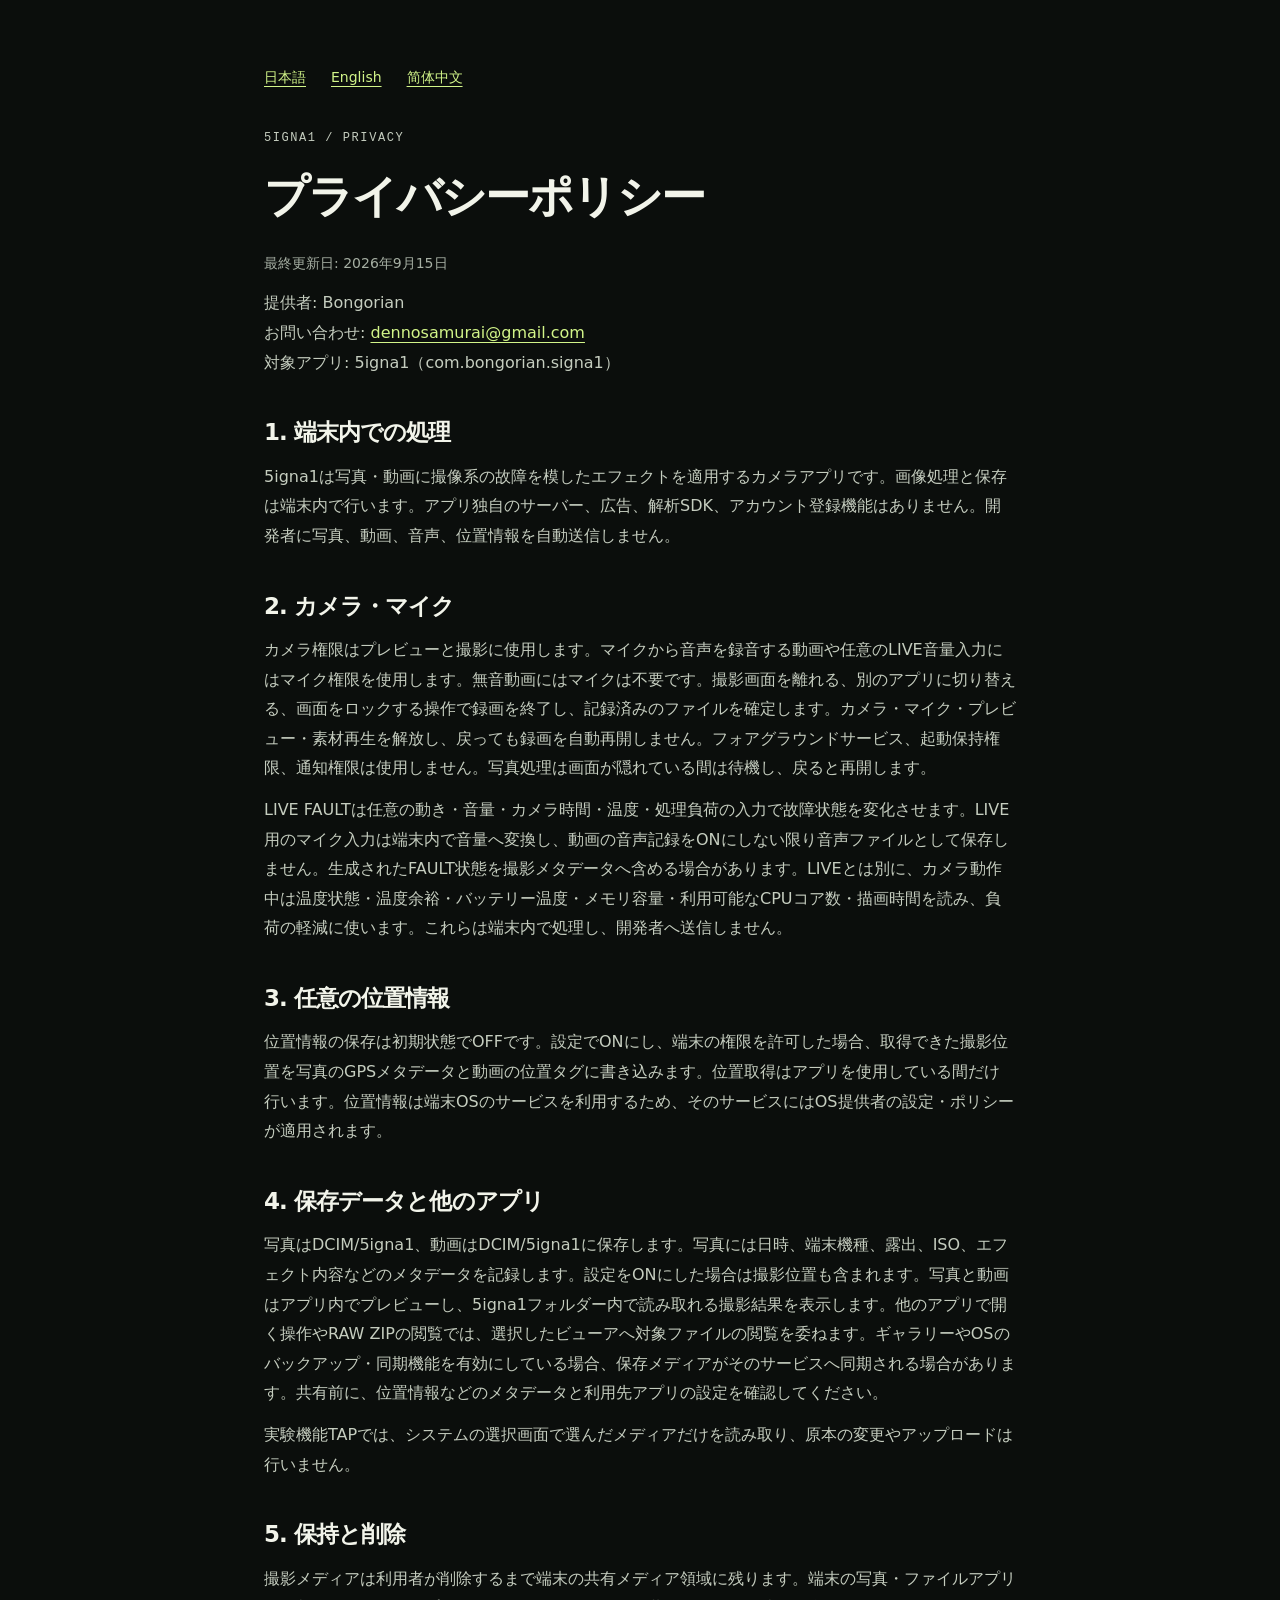
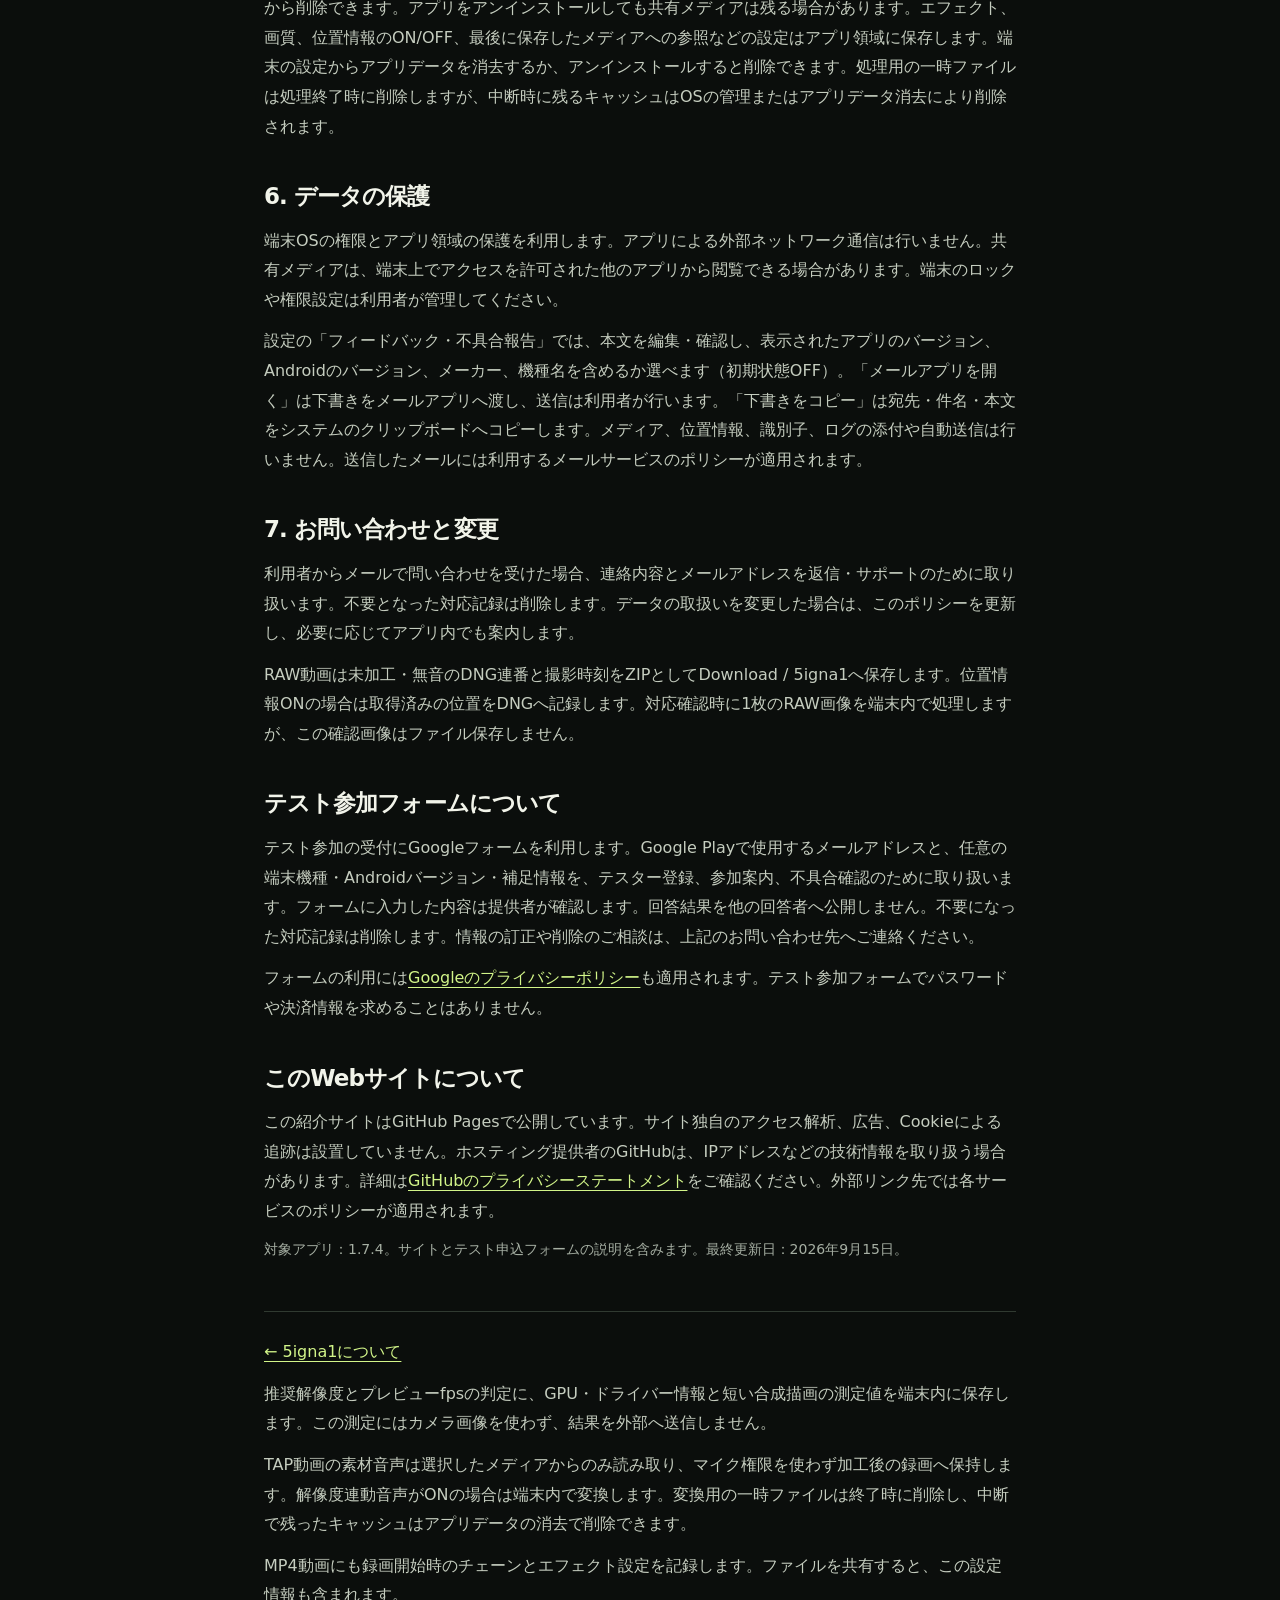
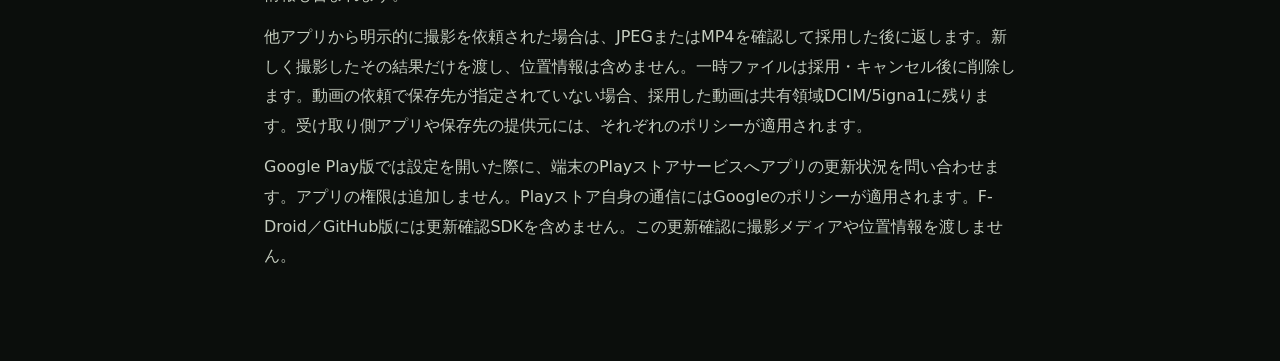
==== commit e87f3656: "Update release site for 1.7.4 stability fixes" ====
--- a/privacy/index.html
+++ b/privacy/index.html
@@ -1,2 +1,2 @@
 <!doctype html>
-<html lang="ja"><head><meta charset="utf-8"><meta name="viewport" content="width=device-width, initial-scale=1"><meta name="color-scheme" content="dark"><meta name="theme-color" content="#0b0e0c"><title>5igna1 — プライバシーポリシー</title><link rel="stylesheet" href="../assets/site.css"><link rel="icon" href="../assets/icon.png"><link rel="canonical" href="https://bongorian.github.io/5igna1-release/privacy/"></head><body><main class="policy"><nav aria-label="Language"><a href="./" lang="ja">日本語</a><a href="en.html" lang="en">English</a><a href="zh.html" lang="zh">简体中文</a></nav><p class="eyebrow" style="margin-top:38px">5IGNA1 / PRIVACY</p><h1>プライバシーポリシー</h1><p class="meta">最終更新日: 2026年9月15日</p><p>提供者: Bongorian<br>お問い合わせ: <a href="mailto:dennosamurai@gmail.com">dennosamurai@gmail.com</a><br>対象アプリ: 5igna1（com.bongorian.signa1）</p><h2>1. 端末内での処理</h2><p>5igna1は写真・動画に撮像系の故障を模したエフェクトを適用するカメラアプリです。画像処理と保存は端末内で行います。アプリ独自のサーバー、広告、解析SDK、アカウント登録機能はありません。開発者に写真、動画、音声、位置情報を自動送信しません。</p><h2>2. カメラ・マイク</h2><p>カメラ権限はプレビューと撮影に使用します。マイクから音声を録音する動画や任意のLIVE音量入力にはマイク権限を使用します。無音動画にはマイクは不要です。撮影画面を離れる、別のアプリに切り替える、画面をロックする操作で録画を終了し、記録済みのファイルを確定します。カメラ・マイク・プレビュー・素材再生を解放し、戻っても録画を自動再開しません。フォアグラウンドサービス、起動保持権限、通知権限は使用しません。写真処理は画面が隠れている間は待機し、戻ると再開します。</p><p>LIVE FAULTは任意の動き・音量・カメラ時間・温度・処理負荷の入力で故障状態を変化させます。LIVE用のマイク入力は端末内で音量へ変換し、動画の音声記録をONにしない限り音声ファイルとして保存しません。生成されたFAULT状態を撮影メタデータへ含める場合があります。LIVEとは別に、カメラ動作中は温度状態・温度余裕・バッテリー温度・メモリ容量・利用可能なCPUコア数・描画時間を読み、負荷の軽減に使います。これらは端末内で処理し、開発者へ送信しません。</p><h2>3. 任意の位置情報</h2><p>位置情報の保存は初期状態でOFFです。設定でONにし、端末の権限を許可した場合、取得できた撮影位置を写真のGPSメタデータと動画の位置タグに書き込みます。位置取得はアプリを使用している間だけ行います。位置情報は端末OSのサービスを利用するため、そのサービスにはOS提供者の設定・ポリシーが適用されます。</p><h2>4. 保存データと他のアプリ</h2><p>写真はDCIM/5igna1、動画はDCIM/5igna1に保存します。写真には日時、端末機種、露出、ISO、エフェクト内容などのメタデータを記録します。設定をONにした場合は撮影位置も含まれます。写真と動画はアプリ内でプレビューし、5igna1フォルダー内で読み取れる撮影結果を表示します。他のアプリで開く操作やRAW ZIPの閲覧では、選択したビューアへ対象ファイルの閲覧を委ねます。ギャラリーやOSのバックアップ・同期機能を有効にしている場合、保存メディアがそのサービスへ同期される場合があります。共有前に、位置情報などのメタデータと利用先アプリの設定を確認してください。</p><p>実験機能TAPでは、システムの選択画面で選んだメディアだけを読み取り、原本の変更やアップロードは行いません。</p><h2>5. 保持と削除</h2><p>撮影メディアは利用者が削除するまで端末の共有メディア領域に残ります。端末の写真・ファイルアプリから削除できます。アプリをアンインストールしても共有メディアは残る場合があります。エフェクト、画質、位置情報のON/OFF、最後に保存したメディアへの参照などの設定はアプリ領域に保存します。端末の設定からアプリデータを消去するか、アンインストールすると削除できます。処理用の一時ファイルは処理終了時に削除しますが、中断時に残るキャッシュはOSの管理またはアプリデータ消去により削除されます。</p><h2>6. データの保護</h2><p>端末OSの権限とアプリ領域の保護を利用します。アプリによる外部ネットワーク通信は行いません。共有メディアは、端末上でアクセスを許可された他のアプリから閲覧できる場合があります。端末のロックや権限設定は利用者が管理してください。</p><p>設定の「フィードバック・不具合報告」では、本文を編集・確認し、表示されたアプリのバージョン、Androidのバージョン、メーカー、機種名を含めるか選べます（初期状態OFF）。「メールアプリを開く」は下書きをメールアプリへ渡し、送信は利用者が行います。「下書きをコピー」は宛先・件名・本文をシステムのクリップボードへコピーします。メディア、位置情報、識別子、ログの添付や自動送信は行いません。送信したメールには利用するメールサービスのポリシーが適用されます。</p><h2>7. お問い合わせと変更</h2><p>利用者からメールで問い合わせを受けた場合、連絡内容とメールアドレスを返信・サポートのために取り扱います。不要となった対応記録は削除します。データの取扱いを変更した場合は、このポリシーを更新し、必要に応じてアプリ内でも案内します。</p><p>RAW動画は未加工・無音のDNG連番と撮影時刻をZIPとしてDownload / 5igna1へ保存します。位置情報ONの場合は取得済みの位置をDNGへ記録します。対応確認時に1枚のRAW画像を端末内で処理しますが、この確認画像はファイル保存しません。</p><h2>テスト参加フォームについて</h2><p>テスト参加の受付にGoogleフォームを利用します。Google Playで使用するメールアドレスと、任意の端末機種・Androidバージョン・補足情報を、テスター登録、参加案内、不具合確認のために取り扱います。フォームに入力した内容は提供者が確認します。回答結果を他の回答者へ公開しません。不要になった対応記録は削除します。情報の訂正や削除のご相談は、上記のお問い合わせ先へご連絡ください。</p><p>フォームの利用には<a href="https://policies.google.com/privacy?hl=ja">Googleのプライバシーポリシー</a>も適用されます。テスト参加フォームでパスワードや決済情報を求めることはありません。</p><h2>このWebサイトについて</h2><p>この紹介サイトはGitHub Pagesで公開しています。サイト独自のアクセス解析、広告、Cookieによる追跡は設置していません。ホスティング提供者のGitHubは、IPアドレスなどの技術情報を取り扱う場合があります。詳細は<a href="https://docs.github.com/en/site-policy/privacy-policies/github-general-privacy-statement">GitHubのプライバシーステートメント</a>をご確認ください。外部リンク先では各サービスのポリシーが適用されます。</p><p class="meta">対象アプリ：1.7.3。サイトとテスト申込フォームの説明を含みます。最終更新日：2026年9月15日。</p><p class="policy-back"><a href="../">← 5igna1について</a></p><p>推奨解像度とプレビューfpsの判定に、GPU・ドライバー情報と短い合成描画の測定値を端末内に保存します。この測定にはカメラ画像を使わず、結果を外部へ送信しません。</p><p>TAP動画の素材音声は選択したメディアからのみ読み取り、マイク権限を使わず加工後の録画へ保持します。解像度連動音声がONの場合は端末内で変換します。変換用の一時ファイルは終了時に削除し、中断で残ったキャッシュはアプリデータの消去で削除できます。</p><p>MP4動画にも録画開始時のチェーンとエフェクト設定を記録します。ファイルを共有すると、この設定情報も含まれます。</p><p>他アプリから明示的に撮影を依頼された場合は、JPEGまたはMP4を確認して採用した後に返します。新しく撮影したその結果だけを渡し、位置情報は含めません。一時ファイルは採用・キャンセル後に削除します。動画の依頼で保存先が指定されていない場合、採用した動画は共有領域DCIM/5igna1に残ります。受け取り側アプリや保存先の提供元には、それぞれのポリシーが適用されます。</p><p>Google Play版では設定を開いた際に、端末のPlayストアサービスへアプリの更新状況を問い合わせます。アプリの権限は追加しません。Playストア自身の通信にはGoogleのポリシーが適用されます。F-Droid／GitHub版には更新確認SDKを含めません。この更新確認に撮影メディアや位置情報を渡しません。</p></main></body></html>
+<html lang="ja"><head><meta charset="utf-8"><meta name="viewport" content="width=device-width, initial-scale=1"><meta name="color-scheme" content="dark"><meta name="theme-color" content="#0b0e0c"><title>5igna1 — プライバシーポリシー</title><link rel="stylesheet" href="../assets/site.css"><link rel="icon" href="../assets/icon.png"><link rel="canonical" href="https://bongorian.github.io/5igna1-release/privacy/"></head><body><main class="policy"><nav aria-label="Language"><a href="./" lang="ja">日本語</a><a href="en.html" lang="en">English</a><a href="zh.html" lang="zh">简体中文</a></nav><p class="eyebrow" style="margin-top:38px">5IGNA1 / PRIVACY</p><h1>プライバシーポリシー</h1><p class="meta">最終更新日: 2026年9月15日</p><p>提供者: Bongorian<br>お問い合わせ: <a href="mailto:dennosamurai@gmail.com">dennosamurai@gmail.com</a><br>対象アプリ: 5igna1（com.bongorian.signa1）</p><h2>1. 端末内での処理</h2><p>5igna1は写真・動画に撮像系の故障を模したエフェクトを適用するカメラアプリです。画像処理と保存は端末内で行います。アプリ独自のサーバー、広告、解析SDK、アカウント登録機能はありません。開発者に写真、動画、音声、位置情報を自動送信しません。</p><h2>2. カメラ・マイク</h2><p>カメラ権限はプレビューと撮影に使用します。マイクから音声を録音する動画や任意のLIVE音量入力にはマイク権限を使用します。無音動画にはマイクは不要です。撮影画面を離れる、別のアプリに切り替える、画面をロックする操作で録画を終了し、記録済みのファイルを確定します。カメラ・マイク・プレビュー・素材再生を解放し、戻っても録画を自動再開しません。フォアグラウンドサービス、起動保持権限、通知権限は使用しません。写真処理は画面が隠れている間は待機し、戻ると再開します。</p><p>LIVE FAULTは任意の動き・音量・カメラ時間・温度・処理負荷の入力で故障状態を変化させます。LIVE用のマイク入力は端末内で音量へ変換し、動画の音声記録をONにしない限り音声ファイルとして保存しません。生成されたFAULT状態を撮影メタデータへ含める場合があります。LIVEとは別に、カメラ動作中は温度状態・温度余裕・バッテリー温度・メモリ容量・利用可能なCPUコア数・描画時間を読み、負荷の軽減に使います。これらは端末内で処理し、開発者へ送信しません。</p><h2>3. 任意の位置情報</h2><p>位置情報の保存は初期状態でOFFです。設定でONにし、端末の権限を許可した場合、取得できた撮影位置を写真のGPSメタデータと動画の位置タグに書き込みます。位置取得はアプリを使用している間だけ行います。位置情報は端末OSのサービスを利用するため、そのサービスにはOS提供者の設定・ポリシーが適用されます。</p><h2>4. 保存データと他のアプリ</h2><p>写真はDCIM/5igna1、動画はDCIM/5igna1に保存します。写真には日時、端末機種、露出、ISO、エフェクト内容などのメタデータを記録します。設定をONにした場合は撮影位置も含まれます。写真と動画はアプリ内でプレビューし、5igna1フォルダー内で読み取れる撮影結果を表示します。他のアプリで開く操作やRAW ZIPの閲覧では、選択したビューアへ対象ファイルの閲覧を委ねます。ギャラリーやOSのバックアップ・同期機能を有効にしている場合、保存メディアがそのサービスへ同期される場合があります。共有前に、位置情報などのメタデータと利用先アプリの設定を確認してください。</p><p>実験機能TAPでは、システムの選択画面で選んだメディアだけを読み取り、原本の変更やアップロードは行いません。</p><h2>5. 保持と削除</h2><p>撮影メディアは利用者が削除するまで端末の共有メディア領域に残ります。端末の写真・ファイルアプリから削除できます。アプリをアンインストールしても共有メディアは残る場合があります。エフェクト、画質、位置情報のON/OFF、最後に保存したメディアへの参照などの設定はアプリ領域に保存します。端末の設定からアプリデータを消去するか、アンインストールすると削除できます。処理用の一時ファイルは処理終了時に削除しますが、中断時に残るキャッシュはOSの管理またはアプリデータ消去により削除されます。</p><h2>6. データの保護</h2><p>端末OSの権限とアプリ領域の保護を利用します。アプリによる外部ネットワーク通信は行いません。共有メディアは、端末上でアクセスを許可された他のアプリから閲覧できる場合があります。端末のロックや権限設定は利用者が管理してください。</p><p>設定の「フィードバック・不具合報告」では、本文を編集・確認し、表示されたアプリのバージョン、Androidのバージョン、メーカー、機種名を含めるか選べます（初期状態OFF）。「メールアプリを開く」は下書きをメールアプリへ渡し、送信は利用者が行います。「下書きをコピー」は宛先・件名・本文をシステムのクリップボードへコピーします。メディア、位置情報、識別子、ログの添付や自動送信は行いません。送信したメールには利用するメールサービスのポリシーが適用されます。</p><h2>7. お問い合わせと変更</h2><p>利用者からメールで問い合わせを受けた場合、連絡内容とメールアドレスを返信・サポートのために取り扱います。不要となった対応記録は削除します。データの取扱いを変更した場合は、このポリシーを更新し、必要に応じてアプリ内でも案内します。</p><p>RAW動画は未加工・無音のDNG連番と撮影時刻をZIPとしてDownload / 5igna1へ保存します。位置情報ONの場合は取得済みの位置をDNGへ記録します。対応確認時に1枚のRAW画像を端末内で処理しますが、この確認画像はファイル保存しません。</p><h2>テスト参加フォームについて</h2><p>テスト参加の受付にGoogleフォームを利用します。Google Playで使用するメールアドレスと、任意の端末機種・Androidバージョン・補足情報を、テスター登録、参加案内、不具合確認のために取り扱います。フォームに入力した内容は提供者が確認します。回答結果を他の回答者へ公開しません。不要になった対応記録は削除します。情報の訂正や削除のご相談は、上記のお問い合わせ先へご連絡ください。</p><p>フォームの利用には<a href="https://policies.google.com/privacy?hl=ja">Googleのプライバシーポリシー</a>も適用されます。テスト参加フォームでパスワードや決済情報を求めることはありません。</p><h2>このWebサイトについて</h2><p>この紹介サイトはGitHub Pagesで公開しています。サイト独自のアクセス解析、広告、Cookieによる追跡は設置していません。ホスティング提供者のGitHubは、IPアドレスなどの技術情報を取り扱う場合があります。詳細は<a href="https://docs.github.com/en/site-policy/privacy-policies/github-general-privacy-statement">GitHubのプライバシーステートメント</a>をご確認ください。外部リンク先では各サービスのポリシーが適用されます。</p><p class="meta">対象アプリ：1.7.4。サイトとテスト申込フォームの説明を含みます。最終更新日：2026年9月15日。</p><p class="policy-back"><a href="../">← 5igna1について</a></p><p>推奨解像度とプレビューfpsの判定に、GPU・ドライバー情報と短い合成描画の測定値を端末内に保存します。この測定にはカメラ画像を使わず、結果を外部へ送信しません。</p><p>TAP動画の素材音声は選択したメディアからのみ読み取り、マイク権限を使わず加工後の録画へ保持します。解像度連動音声がONの場合は端末内で変換します。変換用の一時ファイルは終了時に削除し、中断で残ったキャッシュはアプリデータの消去で削除できます。</p><p>MP4動画にも録画開始時のチェーンとエフェクト設定を記録します。ファイルを共有すると、この設定情報も含まれます。</p><p>他アプリから明示的に撮影を依頼された場合は、JPEGまたはMP4を確認して採用した後に返します。新しく撮影したその結果だけを渡し、位置情報は含めません。一時ファイルは採用・キャンセル後に削除します。動画の依頼で保存先が指定されていない場合、採用した動画は共有領域DCIM/5igna1に残ります。受け取り側アプリや保存先の提供元には、それぞれのポリシーが適用されます。</p><p>Google Play版では設定を開いた際に、端末のPlayストアサービスへアプリの更新状況を問い合わせます。アプリの権限は追加しません。Playストア自身の通信にはGoogleのポリシーが適用されます。F-Droid／GitHub版には更新確認SDKを含めません。この更新確認に撮影メディアや位置情報を渡しません。</p></main></body></html>
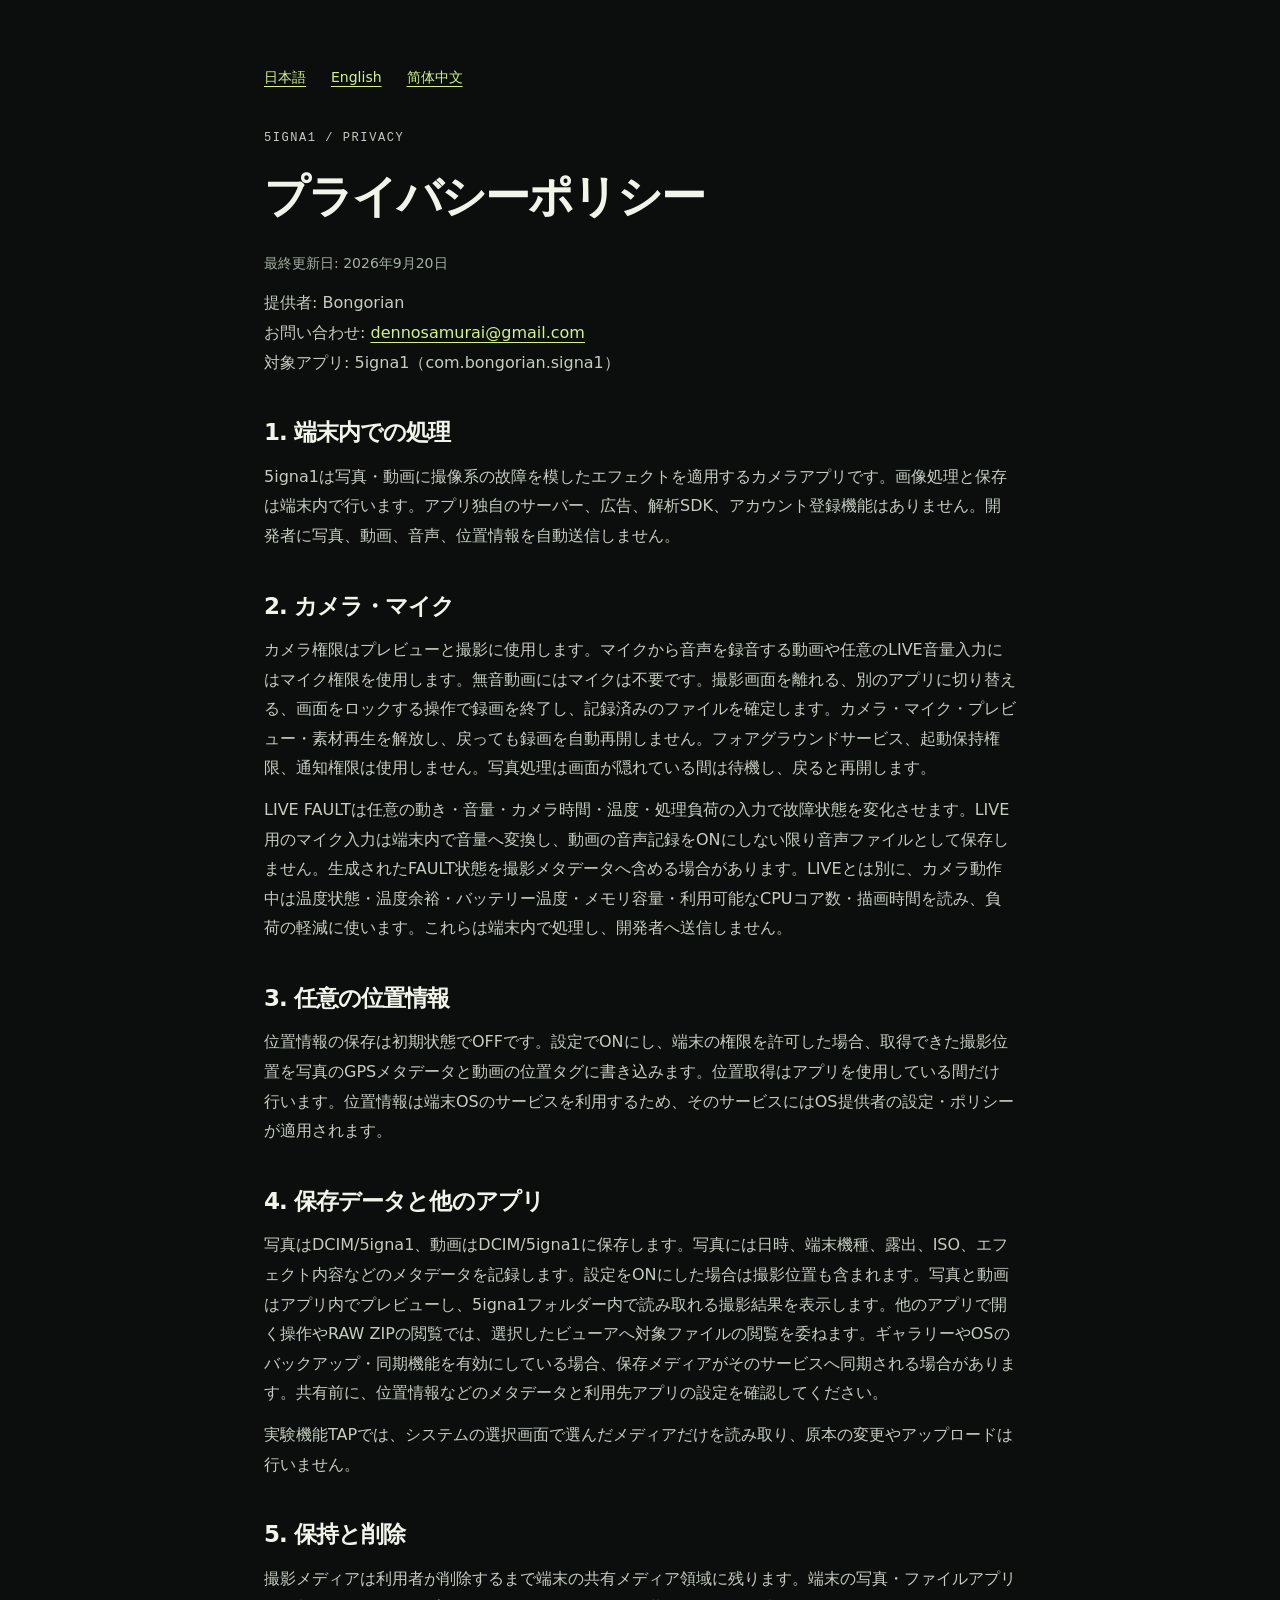
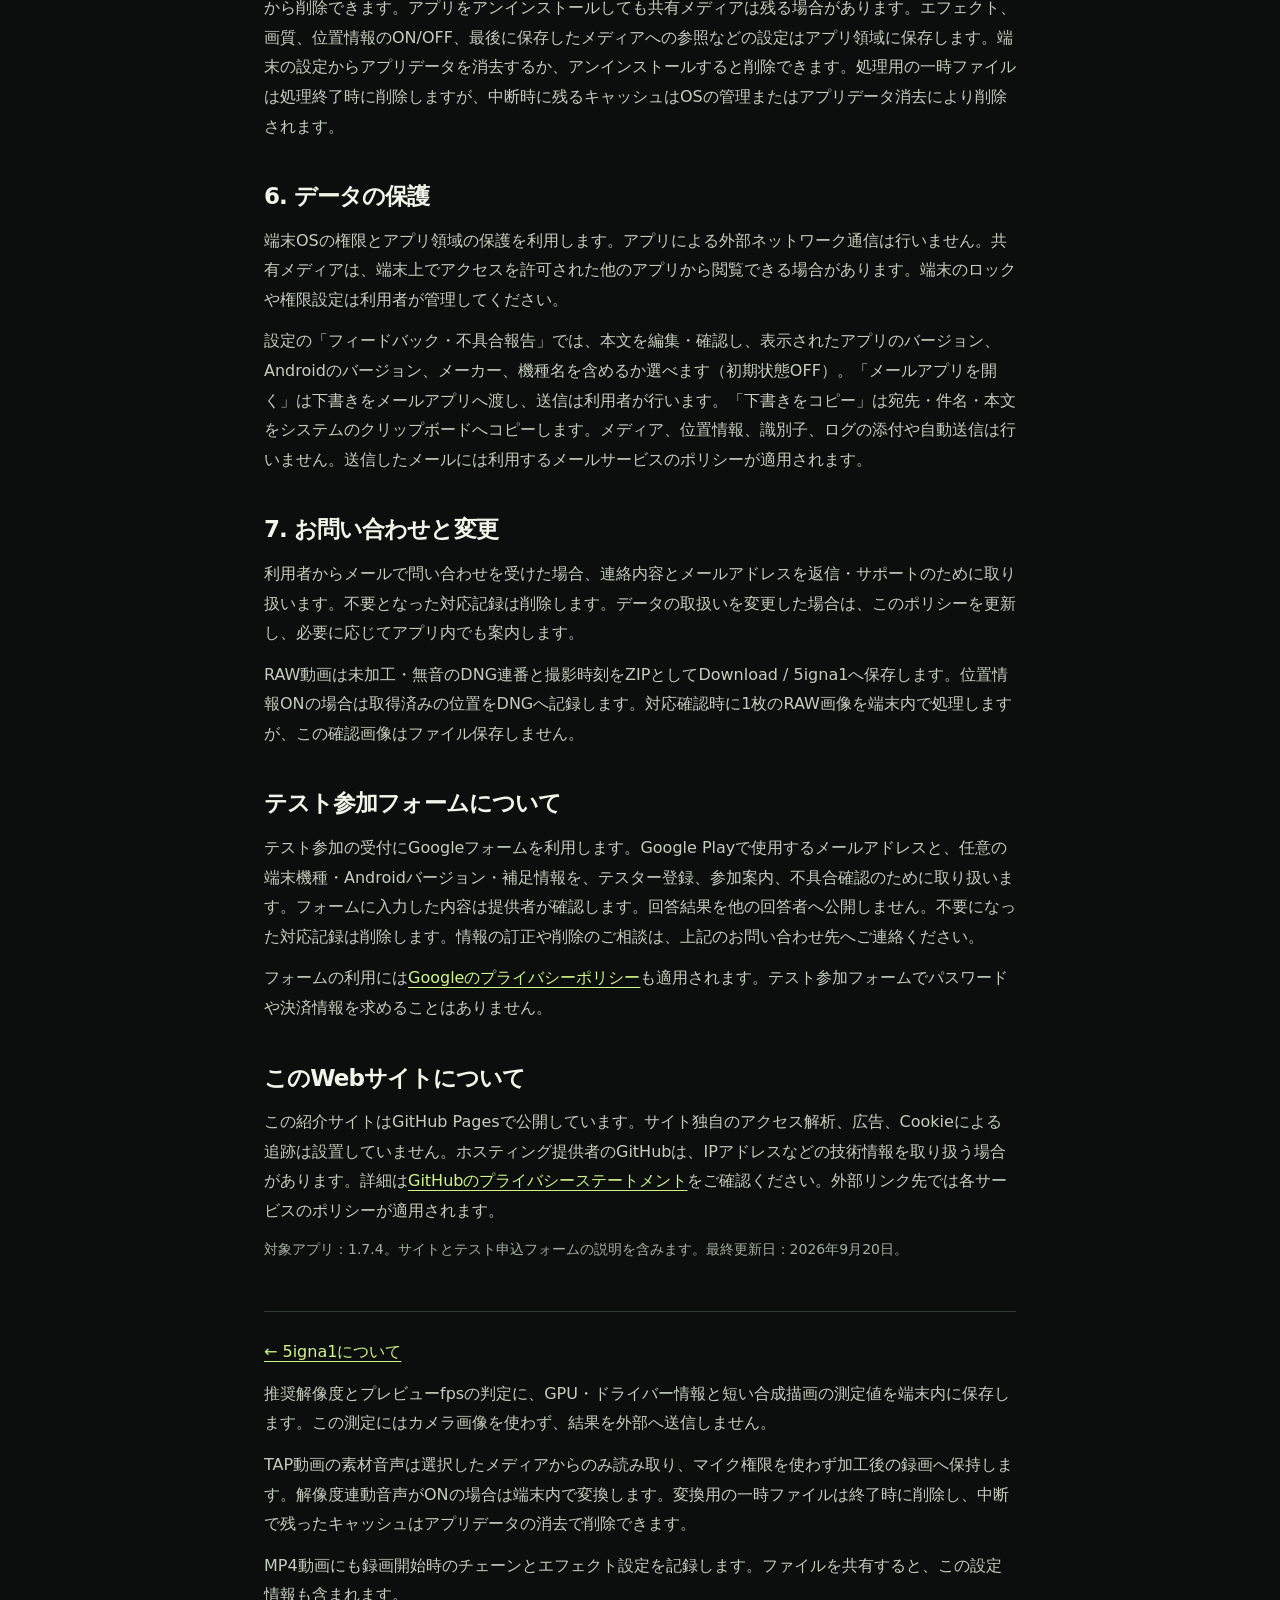
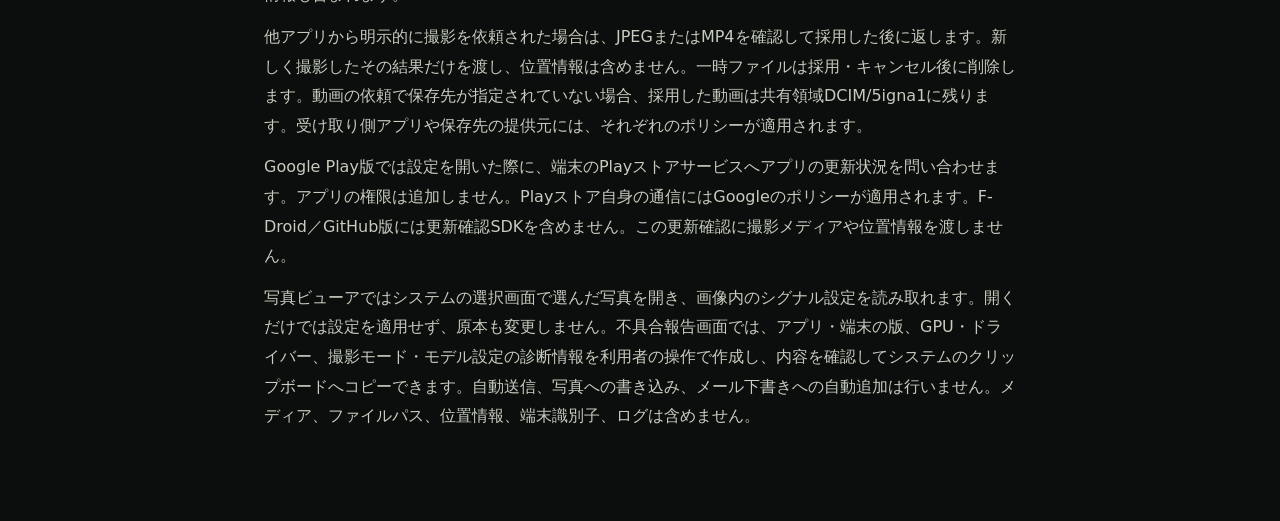
==== commit bd097722: "Publish 1.7.5 photo exchange, guide and privacy updates" ====
--- a/privacy/index.html
+++ b/privacy/index.html
@@ -1,2 +1,2 @@
 <!doctype html>
-<html lang="ja"><head><meta charset="utf-8"><meta name="viewport" content="width=device-width, initial-scale=1"><meta name="color-scheme" content="dark"><meta name="theme-color" content="#0b0e0c"><title>5igna1 — プライバシーポリシー</title><link rel="stylesheet" href="../assets/site.css"><link rel="icon" href="../assets/icon.png"><link rel="canonical" href="https://bongorian.github.io/5igna1-release/privacy/"></head><body><main class="policy"><nav aria-label="Language"><a href="./" lang="ja">日本語</a><a href="en.html" lang="en">English</a><a href="zh.html" lang="zh">简体中文</a></nav><p class="eyebrow" style="margin-top:38px">5IGNA1 / PRIVACY</p><h1>プライバシーポリシー</h1><p class="meta">最終更新日: 2026年9月15日</p><p>提供者: Bongorian<br>お問い合わせ: <a href="mailto:dennosamurai@gmail.com">dennosamurai@gmail.com</a><br>対象アプリ: 5igna1（com.bongorian.signa1）</p><h2>1. 端末内での処理</h2><p>5igna1は写真・動画に撮像系の故障を模したエフェクトを適用するカメラアプリです。画像処理と保存は端末内で行います。アプリ独自のサーバー、広告、解析SDK、アカウント登録機能はありません。開発者に写真、動画、音声、位置情報を自動送信しません。</p><h2>2. カメラ・マイク</h2><p>カメラ権限はプレビューと撮影に使用します。マイクから音声を録音する動画や任意のLIVE音量入力にはマイク権限を使用します。無音動画にはマイクは不要です。撮影画面を離れる、別のアプリに切り替える、画面をロックする操作で録画を終了し、記録済みのファイルを確定します。カメラ・マイク・プレビュー・素材再生を解放し、戻っても録画を自動再開しません。フォアグラウンドサービス、起動保持権限、通知権限は使用しません。写真処理は画面が隠れている間は待機し、戻ると再開します。</p><p>LIVE FAULTは任意の動き・音量・カメラ時間・温度・処理負荷の入力で故障状態を変化させます。LIVE用のマイク入力は端末内で音量へ変換し、動画の音声記録をONにしない限り音声ファイルとして保存しません。生成されたFAULT状態を撮影メタデータへ含める場合があります。LIVEとは別に、カメラ動作中は温度状態・温度余裕・バッテリー温度・メモリ容量・利用可能なCPUコア数・描画時間を読み、負荷の軽減に使います。これらは端末内で処理し、開発者へ送信しません。</p><h2>3. 任意の位置情報</h2><p>位置情報の保存は初期状態でOFFです。設定でONにし、端末の権限を許可した場合、取得できた撮影位置を写真のGPSメタデータと動画の位置タグに書き込みます。位置取得はアプリを使用している間だけ行います。位置情報は端末OSのサービスを利用するため、そのサービスにはOS提供者の設定・ポリシーが適用されます。</p><h2>4. 保存データと他のアプリ</h2><p>写真はDCIM/5igna1、動画はDCIM/5igna1に保存します。写真には日時、端末機種、露出、ISO、エフェクト内容などのメタデータを記録します。設定をONにした場合は撮影位置も含まれます。写真と動画はアプリ内でプレビューし、5igna1フォルダー内で読み取れる撮影結果を表示します。他のアプリで開く操作やRAW ZIPの閲覧では、選択したビューアへ対象ファイルの閲覧を委ねます。ギャラリーやOSのバックアップ・同期機能を有効にしている場合、保存メディアがそのサービスへ同期される場合があります。共有前に、位置情報などのメタデータと利用先アプリの設定を確認してください。</p><p>実験機能TAPでは、システムの選択画面で選んだメディアだけを読み取り、原本の変更やアップロードは行いません。</p><h2>5. 保持と削除</h2><p>撮影メディアは利用者が削除するまで端末の共有メディア領域に残ります。端末の写真・ファイルアプリから削除できます。アプリをアンインストールしても共有メディアは残る場合があります。エフェクト、画質、位置情報のON/OFF、最後に保存したメディアへの参照などの設定はアプリ領域に保存します。端末の設定からアプリデータを消去するか、アンインストールすると削除できます。処理用の一時ファイルは処理終了時に削除しますが、中断時に残るキャッシュはOSの管理またはアプリデータ消去により削除されます。</p><h2>6. データの保護</h2><p>端末OSの権限とアプリ領域の保護を利用します。アプリによる外部ネットワーク通信は行いません。共有メディアは、端末上でアクセスを許可された他のアプリから閲覧できる場合があります。端末のロックや権限設定は利用者が管理してください。</p><p>設定の「フィードバック・不具合報告」では、本文を編集・確認し、表示されたアプリのバージョン、Androidのバージョン、メーカー、機種名を含めるか選べます（初期状態OFF）。「メールアプリを開く」は下書きをメールアプリへ渡し、送信は利用者が行います。「下書きをコピー」は宛先・件名・本文をシステムのクリップボードへコピーします。メディア、位置情報、識別子、ログの添付や自動送信は行いません。送信したメールには利用するメールサービスのポリシーが適用されます。</p><h2>7. お問い合わせと変更</h2><p>利用者からメールで問い合わせを受けた場合、連絡内容とメールアドレスを返信・サポートのために取り扱います。不要となった対応記録は削除します。データの取扱いを変更した場合は、このポリシーを更新し、必要に応じてアプリ内でも案内します。</p><p>RAW動画は未加工・無音のDNG連番と撮影時刻をZIPとしてDownload / 5igna1へ保存します。位置情報ONの場合は取得済みの位置をDNGへ記録します。対応確認時に1枚のRAW画像を端末内で処理しますが、この確認画像はファイル保存しません。</p><h2>テスト参加フォームについて</h2><p>テスト参加の受付にGoogleフォームを利用します。Google Playで使用するメールアドレスと、任意の端末機種・Androidバージョン・補足情報を、テスター登録、参加案内、不具合確認のために取り扱います。フォームに入力した内容は提供者が確認します。回答結果を他の回答者へ公開しません。不要になった対応記録は削除します。情報の訂正や削除のご相談は、上記のお問い合わせ先へご連絡ください。</p><p>フォームの利用には<a href="https://policies.google.com/privacy?hl=ja">Googleのプライバシーポリシー</a>も適用されます。テスト参加フォームでパスワードや決済情報を求めることはありません。</p><h2>このWebサイトについて</h2><p>この紹介サイトはGitHub Pagesで公開しています。サイト独自のアクセス解析、広告、Cookieによる追跡は設置していません。ホスティング提供者のGitHubは、IPアドレスなどの技術情報を取り扱う場合があります。詳細は<a href="https://docs.github.com/en/site-policy/privacy-policies/github-general-privacy-statement">GitHubのプライバシーステートメント</a>をご確認ください。外部リンク先では各サービスのポリシーが適用されます。</p><p class="meta">対象アプリ：1.7.4。サイトとテスト申込フォームの説明を含みます。最終更新日：2026年9月15日。</p><p class="policy-back"><a href="../">← 5igna1について</a></p><p>推奨解像度とプレビューfpsの判定に、GPU・ドライバー情報と短い合成描画の測定値を端末内に保存します。この測定にはカメラ画像を使わず、結果を外部へ送信しません。</p><p>TAP動画の素材音声は選択したメディアからのみ読み取り、マイク権限を使わず加工後の録画へ保持します。解像度連動音声がONの場合は端末内で変換します。変換用の一時ファイルは終了時に削除し、中断で残ったキャッシュはアプリデータの消去で削除できます。</p><p>MP4動画にも録画開始時のチェーンとエフェクト設定を記録します。ファイルを共有すると、この設定情報も含まれます。</p><p>他アプリから明示的に撮影を依頼された場合は、JPEGまたはMP4を確認して採用した後に返します。新しく撮影したその結果だけを渡し、位置情報は含めません。一時ファイルは採用・キャンセル後に削除します。動画の依頼で保存先が指定されていない場合、採用した動画は共有領域DCIM/5igna1に残ります。受け取り側アプリや保存先の提供元には、それぞれのポリシーが適用されます。</p><p>Google Play版では設定を開いた際に、端末のPlayストアサービスへアプリの更新状況を問い合わせます。アプリの権限は追加しません。Playストア自身の通信にはGoogleのポリシーが適用されます。F-Droid／GitHub版には更新確認SDKを含めません。この更新確認に撮影メディアや位置情報を渡しません。</p></main></body></html>
+<html lang="ja"><head><meta charset="utf-8"><meta name="viewport" content="width=device-width, initial-scale=1"><meta name="color-scheme" content="dark"><meta name="theme-color" content="#0b0e0c"><title>5igna1 — プライバシーポリシー</title><link rel="stylesheet" href="../assets/site.css"><link rel="icon" href="../assets/icon.png"><link rel="canonical" href="https://bongorian.github.io/5igna1-release/privacy/"></head><body><main class="policy"><nav aria-label="Language"><a href="./" lang="ja">日本語</a><a href="en.html" lang="en">English</a><a href="zh.html" lang="zh">简体中文</a></nav><p class="eyebrow" style="margin-top:38px">5IGNA1 / PRIVACY</p><h1>プライバシーポリシー</h1><p class="meta">最終更新日: 2026年9月20日</p><p>提供者: Bongorian<br>お問い合わせ: <a href="mailto:dennosamurai@gmail.com">dennosamurai@gmail.com</a><br>対象アプリ: 5igna1（com.bongorian.signa1）</p><h2>1. 端末内での処理</h2><p>5igna1は写真・動画に撮像系の故障を模したエフェクトを適用するカメラアプリです。画像処理と保存は端末内で行います。アプリ独自のサーバー、広告、解析SDK、アカウント登録機能はありません。開発者に写真、動画、音声、位置情報を自動送信しません。</p><h2>2. カメラ・マイク</h2><p>カメラ権限はプレビューと撮影に使用します。マイクから音声を録音する動画や任意のLIVE音量入力にはマイク権限を使用します。無音動画にはマイクは不要です。撮影画面を離れる、別のアプリに切り替える、画面をロックする操作で録画を終了し、記録済みのファイルを確定します。カメラ・マイク・プレビュー・素材再生を解放し、戻っても録画を自動再開しません。フォアグラウンドサービス、起動保持権限、通知権限は使用しません。写真処理は画面が隠れている間は待機し、戻ると再開します。</p><p>LIVE FAULTは任意の動き・音量・カメラ時間・温度・処理負荷の入力で故障状態を変化させます。LIVE用のマイク入力は端末内で音量へ変換し、動画の音声記録をONにしない限り音声ファイルとして保存しません。生成されたFAULT状態を撮影メタデータへ含める場合があります。LIVEとは別に、カメラ動作中は温度状態・温度余裕・バッテリー温度・メモリ容量・利用可能なCPUコア数・描画時間を読み、負荷の軽減に使います。これらは端末内で処理し、開発者へ送信しません。</p><h2>3. 任意の位置情報</h2><p>位置情報の保存は初期状態でOFFです。設定でONにし、端末の権限を許可した場合、取得できた撮影位置を写真のGPSメタデータと動画の位置タグに書き込みます。位置取得はアプリを使用している間だけ行います。位置情報は端末OSのサービスを利用するため、そのサービスにはOS提供者の設定・ポリシーが適用されます。</p><h2>4. 保存データと他のアプリ</h2><p>写真はDCIM/5igna1、動画はDCIM/5igna1に保存します。写真には日時、端末機種、露出、ISO、エフェクト内容などのメタデータを記録します。設定をONにした場合は撮影位置も含まれます。写真と動画はアプリ内でプレビューし、5igna1フォルダー内で読み取れる撮影結果を表示します。他のアプリで開く操作やRAW ZIPの閲覧では、選択したビューアへ対象ファイルの閲覧を委ねます。ギャラリーやOSのバックアップ・同期機能を有効にしている場合、保存メディアがそのサービスへ同期される場合があります。共有前に、位置情報などのメタデータと利用先アプリの設定を確認してください。</p><p>実験機能TAPでは、システムの選択画面で選んだメディアだけを読み取り、原本の変更やアップロードは行いません。</p><h2>5. 保持と削除</h2><p>撮影メディアは利用者が削除するまで端末の共有メディア領域に残ります。端末の写真・ファイルアプリから削除できます。アプリをアンインストールしても共有メディアは残る場合があります。エフェクト、画質、位置情報のON/OFF、最後に保存したメディアへの参照などの設定はアプリ領域に保存します。端末の設定からアプリデータを消去するか、アンインストールすると削除できます。処理用の一時ファイルは処理終了時に削除しますが、中断時に残るキャッシュはOSの管理またはアプリデータ消去により削除されます。</p><h2>6. データの保護</h2><p>端末OSの権限とアプリ領域の保護を利用します。アプリによる外部ネットワーク通信は行いません。共有メディアは、端末上でアクセスを許可された他のアプリから閲覧できる場合があります。端末のロックや権限設定は利用者が管理してください。</p><p>設定の「フィードバック・不具合報告」では、本文を編集・確認し、表示されたアプリのバージョン、Androidのバージョン、メーカー、機種名を含めるか選べます（初期状態OFF）。「メールアプリを開く」は下書きをメールアプリへ渡し、送信は利用者が行います。「下書きをコピー」は宛先・件名・本文をシステムのクリップボードへコピーします。メディア、位置情報、識別子、ログの添付や自動送信は行いません。送信したメールには利用するメールサービスのポリシーが適用されます。</p><h2>7. お問い合わせと変更</h2><p>利用者からメールで問い合わせを受けた場合、連絡内容とメールアドレスを返信・サポートのために取り扱います。不要となった対応記録は削除します。データの取扱いを変更した場合は、このポリシーを更新し、必要に応じてアプリ内でも案内します。</p><p>RAW動画は未加工・無音のDNG連番と撮影時刻をZIPとしてDownload / 5igna1へ保存します。位置情報ONの場合は取得済みの位置をDNGへ記録します。対応確認時に1枚のRAW画像を端末内で処理しますが、この確認画像はファイル保存しません。</p><h2>テスト参加フォームについて</h2><p>テスト参加の受付にGoogleフォームを利用します。Google Playで使用するメールアドレスと、任意の端末機種・Androidバージョン・補足情報を、テスター登録、参加案内、不具合確認のために取り扱います。フォームに入力した内容は提供者が確認します。回答結果を他の回答者へ公開しません。不要になった対応記録は削除します。情報の訂正や削除のご相談は、上記のお問い合わせ先へご連絡ください。</p><p>フォームの利用には<a href="https://policies.google.com/privacy?hl=ja">Googleのプライバシーポリシー</a>も適用されます。テスト参加フォームでパスワードや決済情報を求めることはありません。</p><h2>このWebサイトについて</h2><p>この紹介サイトはGitHub Pagesで公開しています。サイト独自のアクセス解析、広告、Cookieによる追跡は設置していません。ホスティング提供者のGitHubは、IPアドレスなどの技術情報を取り扱う場合があります。詳細は<a href="https://docs.github.com/en/site-policy/privacy-policies/github-general-privacy-statement">GitHubのプライバシーステートメント</a>をご確認ください。外部リンク先では各サービスのポリシーが適用されます。</p><p class="meta">対象アプリ：1.7.4。サイトとテスト申込フォームの説明を含みます。最終更新日：2026年9月20日。</p><p class="policy-back"><a href="../">← 5igna1について</a></p><p>推奨解像度とプレビューfpsの判定に、GPU・ドライバー情報と短い合成描画の測定値を端末内に保存します。この測定にはカメラ画像を使わず、結果を外部へ送信しません。</p><p>TAP動画の素材音声は選択したメディアからのみ読み取り、マイク権限を使わず加工後の録画へ保持します。解像度連動音声がONの場合は端末内で変換します。変換用の一時ファイルは終了時に削除し、中断で残ったキャッシュはアプリデータの消去で削除できます。</p><p>MP4動画にも録画開始時のチェーンとエフェクト設定を記録します。ファイルを共有すると、この設定情報も含まれます。</p><p>他アプリから明示的に撮影を依頼された場合は、JPEGまたはMP4を確認して採用した後に返します。新しく撮影したその結果だけを渡し、位置情報は含めません。一時ファイルは採用・キャンセル後に削除します。動画の依頼で保存先が指定されていない場合、採用した動画は共有領域DCIM/5igna1に残ります。受け取り側アプリや保存先の提供元には、それぞれのポリシーが適用されます。</p><p>Google Play版では設定を開いた際に、端末のPlayストアサービスへアプリの更新状況を問い合わせます。アプリの権限は追加しません。Playストア自身の通信にはGoogleのポリシーが適用されます。F-Droid／GitHub版には更新確認SDKを含めません。この更新確認に撮影メディアや位置情報を渡しません。</p><p>写真ビューアではシステムの選択画面で選んだ写真を開き、画像内のシグナル設定を読み取れます。開くだけでは設定を適用せず、原本も変更しません。不具合報告画面では、アプリ・端末の版、GPU・ドライバー、撮影モード・モデル設定の診断情報を利用者の操作で作成し、内容を確認してシステムのクリップボードへコピーできます。自動送信、写真への書き込み、メール下書きへの自動追加は行いません。メディア、ファイルパス、位置情報、端末識別子、ログは含めません。</p></main></body></html>
